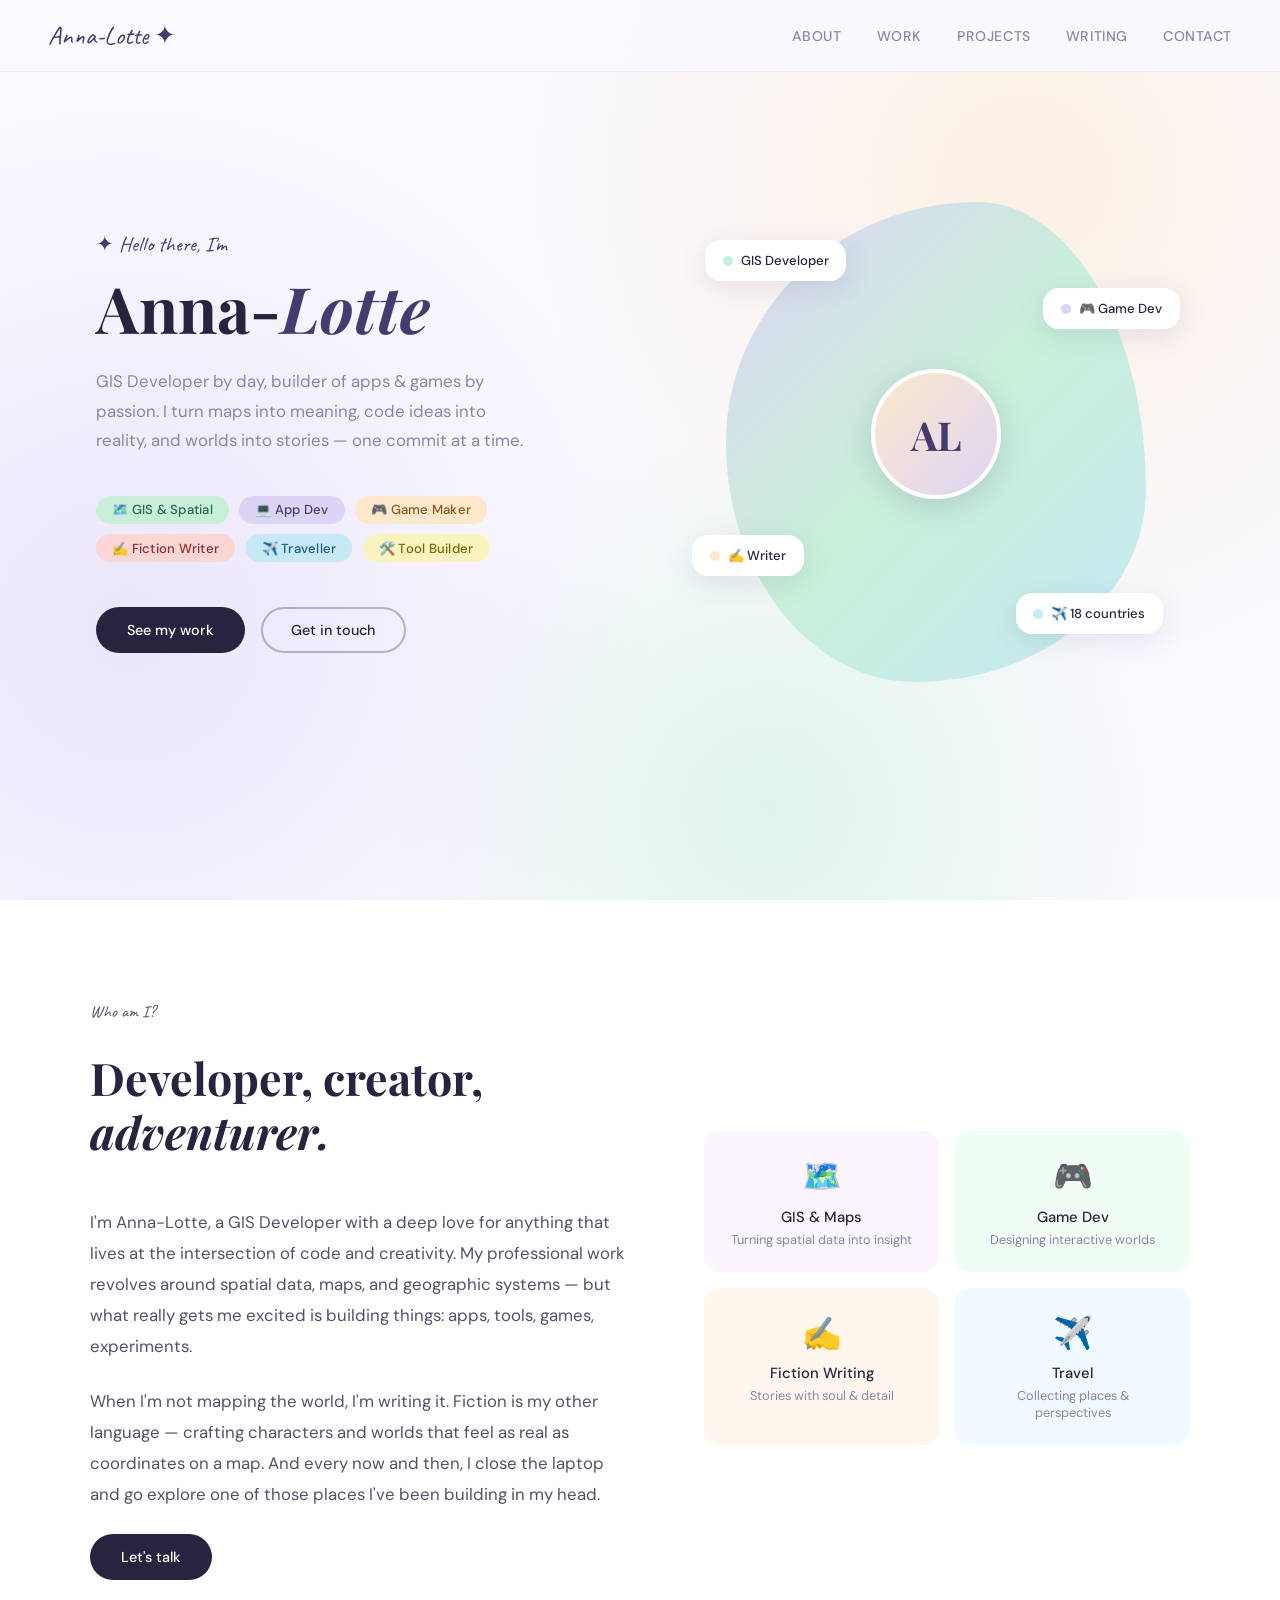
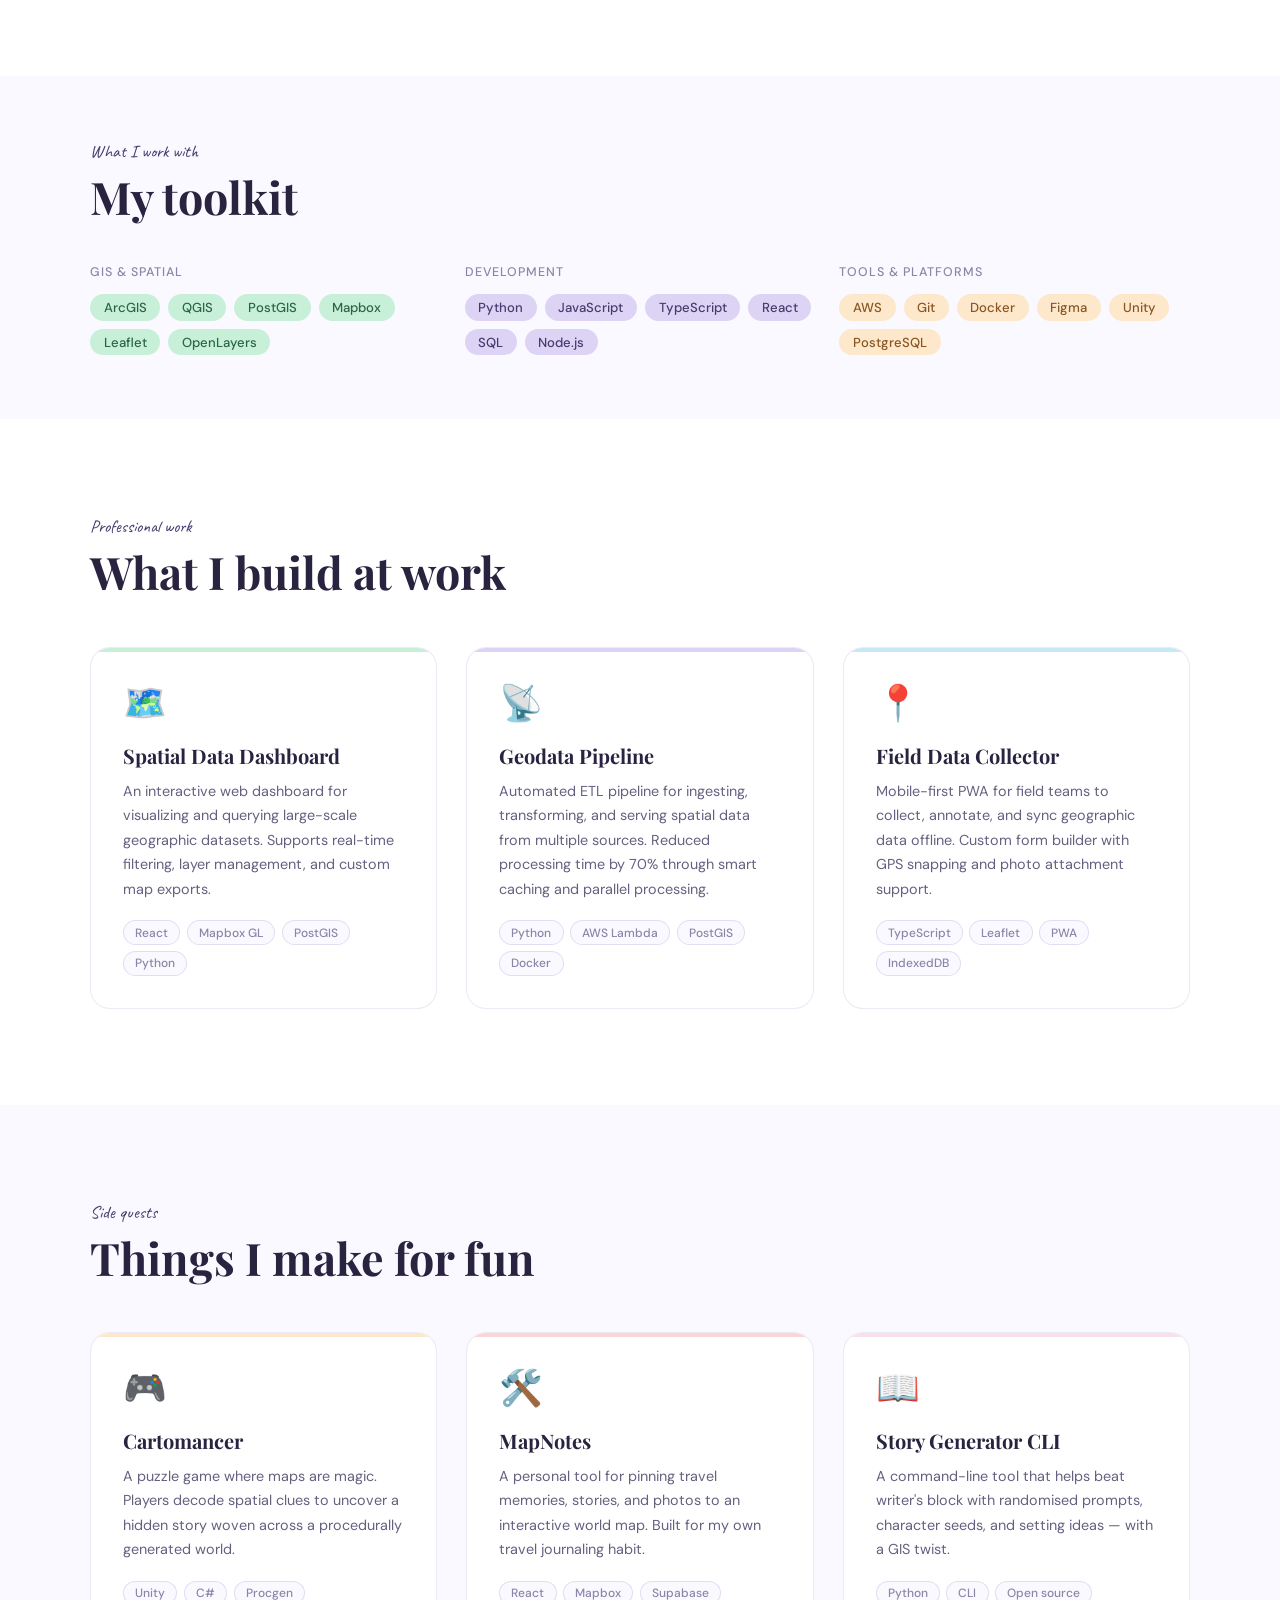
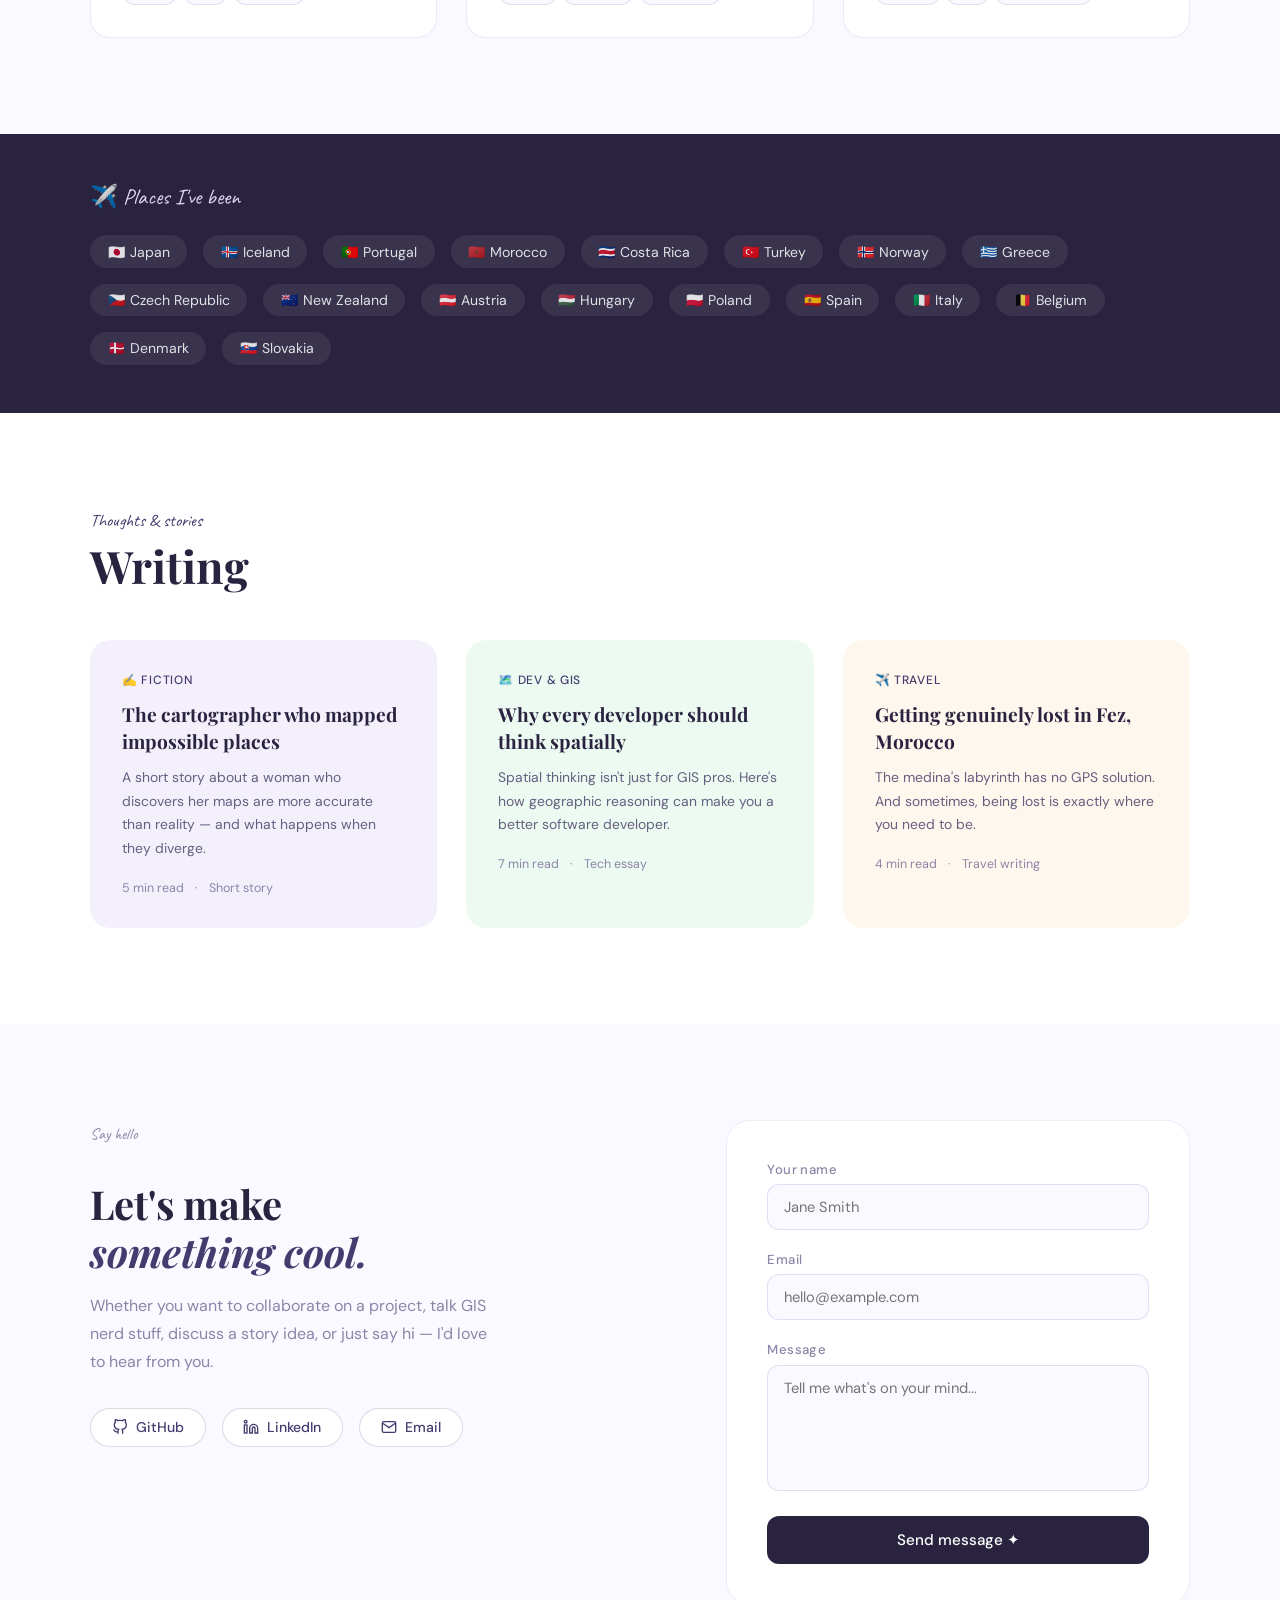
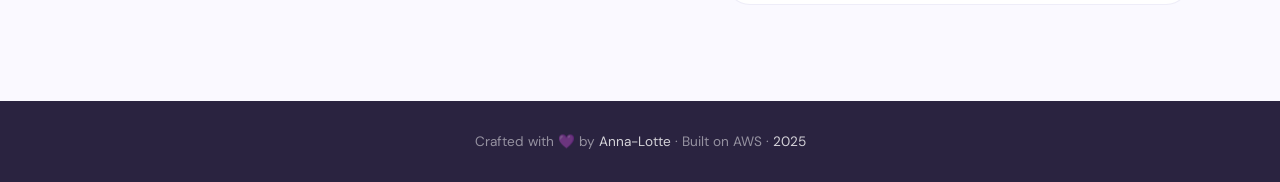
==== index.html @ 6bdc2968 "Update print statement from 'Hello' to 'Goodbye'" ====
<!DOCTYPE html>
<html lang="en">
<head>
  <meta charset="UTF-8" />
  <meta name="viewport" content="width=device-width, initial-scale=1.0" />
  <title>Anna-Lotte — GIS Developer & Creative</title>
  <link rel="preconnect" href="https://fonts.googleapis.com">
  <link href="https://fonts.googleapis.com/css2?family=Playfair+Display:ital,wght@0,400;0,700;1,400&family=DM+Sans:wght@300;400;500&family=Caveat:wght@500&display=swap" rel="stylesheet">

  <style>
    *, *::before, *::after { box-sizing: border-box; margin: 0; padding: 0; }

    :root {
      --mint:     #c8f0d8;
      --rose:     #fcd5d5;
      --lav:      #ddd4f5;
      --peach:    #fde8cc;
      --sky:      #c6e8f7;
      --butter:   #faf3c0;
      --sage:     #d4e9d4;
      --blush:    #f9e1ea;
      --ink:      #2a2340;
      --ink2:     #453b6e;
      --muted:    #8c85a8;
      --white:    #fffffe;
      --offwhite: #faf9ff;
    }

    html { scroll-behavior: smooth; }

    body {
      font-family: 'DM Sans', sans-serif;
      background: var(--offwhite);
      color: var(--ink);
      overflow-x: hidden;
    }

    /* ---------- NAV ---------- */
    nav {
      position: fixed; top: 0; left: 0; right: 0; z-index: 100;
      display: flex; align-items: center; justify-content: space-between;
      padding: 1.2rem 3rem;
      background: rgba(250,249,255,0.88);
      backdrop-filter: blur(12px);
      border-bottom: 1px solid rgba(200,195,220,0.25);
    }

    .nav-logo {
      font-family: 'Caveat', cursive;
      font-size: 1.6rem;
      color: var(--ink2);
      text-decoration: none;
    }

    .nav-links { display: flex; gap: 2.2rem; list-style: none; }
    .nav-links a {
      text-decoration: none;
      font-size: 0.88rem;
      font-weight: 500;
      letter-spacing: 0.04em;
      color: var(--muted);
      text-transform: uppercase;
      transition: color 0.2s;
    }
    .nav-links a:hover { color: var(--ink); }

    /* ---------- HERO ---------- */
    .hero {
      min-height: 100vh;
      display: grid;
      grid-template-columns: 1fr 1fr;
      gap: 0;
      padding-top: 80px;
      position: relative;
      overflow: hidden;
    }

    .hero-bg {
      position: absolute; inset: 0; z-index: 0;
      background:
        radial-gradient(circle at 80% 20%, #fde8cc88 0%, transparent 40%),
        radial-gradient(circle at 10% 70%, #ddd4f588 0%, transparent 40%),
        radial-gradient(circle at 60% 90%, #c8f0d888 0%, transparent 35%);
    }

    .hero-left {
      position: relative; z-index: 1;
      display: flex; flex-direction: column; justify-content: center;
      padding: 5rem 3.5rem 5rem 3rem;
    }

    .hero-eyebrow {
      font-family: 'Caveat', cursive;
      font-size: 1.3rem;
      color: var(--ink2);
      margin-bottom: 1rem;
      opacity: 0;
      animation: fadeUp 0.7s 0.2s forwards;
    }

    .hero-name {
      font-family: 'Playfair Display', serif;
      font-size: clamp(3.2rem, 5vw, 5rem);
      line-height: 1.1;
      font-weight: 700;
      color: var(--ink);
      margin-bottom: 1.5rem;
      opacity: 0;
      animation: fadeUp 0.7s 0.4s forwards;
    }

    .hero-name em {
      font-style: italic;
      color: var(--ink2);
    }

    .hero-desc {
      font-size: 1.05rem;
      line-height: 1.75;
      color: var(--muted);
      max-width: 440px;
      margin-bottom: 2.5rem;
      opacity: 0;
      animation: fadeUp 0.7s 0.6s forwards;
    }

    .hero-tags {
      display: flex; flex-wrap: wrap; gap: 0.65rem;
      margin-bottom: 2.8rem;
      opacity: 0;
      animation: fadeUp 0.7s 0.8s forwards;
    }

    .tag {
      display: inline-block;
      padding: 0.35rem 1rem;
      border-radius: 99px;
      font-size: 0.82rem;
      font-weight: 500;
      letter-spacing: 0.02em;
    }

    .tag-mint   { background: var(--mint);   color: #2a6646; }
    .tag-rose   { background: var(--rose);   color: #8a3030; }
    .tag-lav    { background: var(--lav);    color: var(--ink2); }
    .tag-peach  { background: var(--peach);  color: #8a5520; }
    .tag-sky    { background: var(--sky);    color: #1a5c80; }
    .tag-butter { background: var(--butter); color: #7a6800; }
    .tag-sage   { background: var(--sage);   color: #2a5c2a; }
    .tag-blush  { background: var(--blush);  color: #8a3055; }

    .hero-cta {
      display: flex; gap: 1rem;
      opacity: 0;
      animation: fadeUp 0.7s 1s forwards;
    }

    .btn {
      padding: 0.75rem 1.8rem;
      border-radius: 99px;
      font-size: 0.9rem;
      font-weight: 500;
      cursor: pointer;
      text-decoration: none;
      border: 2px solid transparent;
      transition: all 0.2s;
      display: inline-block;
    }

    .btn-primary {
      background: var(--ink);
      color: var(--white);
    }
    .btn-primary:hover { background: var(--ink2); transform: translateY(-2px); }

    .btn-ghost {
      background: transparent;
      color: var(--ink);
      border-color: rgba(42,35,64,0.3);
    }
    .btn-ghost:hover { border-color: var(--ink); transform: translateY(-2px); }

    /* Hero right — illustration area */
    .hero-right {
      position: relative; z-index: 1;
      display: flex; align-items: center; justify-content: center;
      padding: 5rem 3rem;
      opacity: 0;
      animation: fadeIn 1s 0.5s forwards;
    }

    .blob-container {
      position: relative;
      width: 420px; height: 480px;
    }

    .blob-bg {
      position: absolute; inset: 0;
      border-radius: 60% 40% 55% 45% / 50% 60% 40% 50%;
      background: linear-gradient(135deg, var(--lav) 0%, var(--mint) 50%, var(--sky) 100%);
      animation: morph 8s ease-in-out infinite;
    }

    @keyframes morph {
      0%,100% { border-radius: 60% 40% 55% 45% / 50% 60% 40% 50%; }
      33%  { border-radius: 40% 60% 35% 65% / 60% 40% 55% 45%; }
      66%  { border-radius: 55% 45% 60% 40% / 40% 55% 50% 60%; }
    }

    .float-card {
      position: absolute;
      background: white;
      border-radius: 16px;
      box-shadow: 0 6px 28px rgba(80,70,120,0.13);
      padding: 0.75rem 1.1rem;
      font-size: 0.82rem;
      font-weight: 500;
      color: var(--ink);
      display: flex; align-items: center; gap: 0.5rem;
      animation: float 4s ease-in-out infinite;
    }

    .float-card:nth-child(2) { top: 8%; left: -5%;  animation-delay: 0s;    animation-duration: 4.5s; }
    .float-card:nth-child(3) { top: 18%; right: -8%; animation-delay: 0.5s;  animation-duration: 3.8s; }
    .float-card:nth-child(4) { bottom: 22%; left: -8%; animation-delay: 1s;  animation-duration: 4.2s; }
    .float-card:nth-child(5) { bottom: 10%; right: -4%; animation-delay: 1.5s; animation-duration: 5s; }

    @keyframes float {
      0%,100% { transform: translateY(0px); }
      50% { transform: translateY(-10px); }
    }

    .card-dot {
      width: 10px; height: 10px; border-radius: 50%; flex-shrink: 0;
    }

    .hero-center-text {
      position: absolute; top: 50%; left: 50%;
      transform: translate(-50%, -50%);
      text-align: center; z-index: 2;
    }

    .hero-avatar {
      width: 130px; height: 130px;
      border-radius: 50%;
      background: linear-gradient(135deg, var(--peach), var(--lav));
      display: flex; align-items: center; justify-content: center;
      margin: 0 auto 1rem;
      font-family: 'Playfair Display', serif;
      font-size: 2.5rem;
      font-weight: 700;
      color: var(--ink2);
      border: 4px solid white;
      box-shadow: 0 8px 30px rgba(80,70,120,0.2);
    }

    /* ---------- SECTIONS ---------- */
    section { padding: 6rem 3rem; }
    .section-inner { max-width: 1100px; margin: 0 auto; }

    .section-label {
      font-family: 'Caveat', cursive;
      font-size: 1.1rem;
      color: var(--ink2);
      margin-bottom: 0.5rem;
    }

    .section-title {
      font-family: 'Playfair Display', serif;
      font-size: clamp(2rem, 3.5vw, 2.8rem);
      line-height: 1.2;
      margin-bottom: 3rem;
      color: var(--ink);
    }

    /* ---------- ABOUT ---------- */
    #about { background: white; }

    .about-grid {
      display: grid;
      grid-template-columns: 1.1fr 1fr;
      gap: 5rem;
      align-items: center;
    }

    .about-text p {
      font-size: 1.05rem;
      line-height: 1.85;
      color: #555068;
      margin-bottom: 1.5rem;
    }

    .about-hobbies {
      display: grid;
      grid-template-columns: 1fr 1fr;
      gap: 1rem;
    }

    .hobby-card {
      background: var(--offwhite);
      border-radius: 16px;
      padding: 1.5rem;
      text-align: center;
      transition: transform 0.2s;
    }
    .hobby-card:hover { transform: translateY(-4px); }

    .hobby-icon {
      font-size: 2rem;
      margin-bottom: 0.6rem;
    }

    .hobby-name {
      font-weight: 500;
      font-size: 0.92rem;
      color: var(--ink);
    }

    .hobby-desc {
      font-size: 0.8rem;
      color: var(--muted);
      margin-top: 0.25rem;
    }

    /* ---------- SKILLS ---------- */
    #skills { background: var(--offwhite); }

    .skills-grid {
      display: grid;
      grid-template-columns: repeat(3, 1fr);
      gap: 1.5rem;
    }

    .skill-pill-group h3 {
      font-size: 0.78rem;
      font-weight: 500;
      letter-spacing: 0.08em;
      text-transform: uppercase;
      color: var(--muted);
      margin-bottom: 0.9rem;
    }

    .pill-row {
      display: flex; flex-wrap: wrap; gap: 0.5rem;
    }

    .skill-pill {
      padding: 0.3rem 0.85rem;
      border-radius: 99px;
      font-size: 0.82rem;
      font-weight: 500;
    }

    /* ---------- PROJECTS ---------- */
    #work-projects { background: white; }
    #personal-projects { background: var(--offwhite); }

    .projects-grid {
      display: grid;
      grid-template-columns: repeat(auto-fit, minmax(300px, 1fr));
      gap: 1.8rem;
    }

    .project-card {
      background: white;
      border-radius: 20px;
      padding: 2rem;
      border: 1.5px solid rgba(200,195,230,0.35);
      transition: transform 0.25s, box-shadow 0.25s;
      position: relative;
      overflow: hidden;
    }

    .project-card::before {
      content: '';
      position: absolute; top: 0; left: 0; right: 0; height: 4px;
      border-radius: 20px 20px 0 0;
    }

    .card-mint::before   { background: var(--mint); }
    .card-rose::before   { background: var(--rose); }
    .card-lav::before    { background: var(--lav); }
    .card-peach::before  { background: var(--peach); }
    .card-sky::before    { background: var(--sky); }
    .card-blush::before  { background: var(--blush); }

    .project-card:hover {
      transform: translateY(-5px);
      box-shadow: 0 12px 36px rgba(80,70,120,0.12);
    }

    .project-emoji {
      font-size: 2.2rem;
      margin-bottom: 1rem;
      display: block;
    }

    .project-title {
      font-family: 'Playfair Display', serif;
      font-size: 1.25rem;
      font-weight: 700;
      color: var(--ink);
      margin-bottom: 0.6rem;
    }

    .project-desc {
      font-size: 0.9rem;
      line-height: 1.7;
      color: #666080;
      margin-bottom: 1.2rem;
    }

    .project-tags {
      display: flex; flex-wrap: wrap; gap: 0.4rem;
    }

    .project-tag {
      padding: 0.2rem 0.7rem;
      border-radius: 99px;
      font-size: 0.75rem;
      font-weight: 500;
      background: var(--offwhite);
      color: var(--muted);
      border: 1px solid rgba(200,195,230,0.5);
    }

    /* ---------- BLOG ---------- */
    #blog { background: white; }

    .blog-grid {
      display: grid;
      grid-template-columns: repeat(auto-fit, minmax(280px, 1fr));
      gap: 1.8rem;
    }

    .blog-card {
      border-radius: 20px;
      padding: 2rem;
      position: relative;
      overflow: hidden;
      transition: transform 0.25s;
      cursor: pointer;
    }
    .blog-card:hover { transform: translateY(-4px); }

    .blog-card-bg {
      position: absolute; inset: 0; opacity: 0.35;
      border-radius: 20px;
    }

    .blog-content { position: relative; z-index: 1; }

    .blog-category {
      font-size: 0.75rem;
      font-weight: 500;
      letter-spacing: 0.06em;
      text-transform: uppercase;
      color: var(--ink2);
      margin-bottom: 0.8rem;
    }

    .blog-title {
      font-family: 'Playfair Display', serif;
      font-size: 1.2rem;
      font-weight: 700;
      color: var(--ink);
      line-height: 1.4;
      margin-bottom: 0.7rem;
    }

    .blog-excerpt {
      font-size: 0.87rem;
      line-height: 1.7;
      color: #666080;
      margin-bottom: 1.2rem;
    }

    .blog-meta {
      display: flex; align-items: center; gap: 0.5rem;
      font-size: 0.78rem;
      color: var(--muted);
    }

    .blog-meta span { display: flex; align-items: center; }

    /* ---------- TRAVEL STRIP ---------- */
    .travel-strip {
      background: var(--ink);
      padding: 3rem;
      overflow: hidden;
    }

    .travel-inner { max-width: 1100px; margin: 0 auto; }

    .travel-title {
      font-family: 'Caveat', cursive;
      font-size: 1.4rem;
      color: var(--lav);
      margin-bottom: 1.5rem;
    }

    .travel-pins {
      display: flex; flex-wrap: wrap; gap: 1rem;
    }

    .travel-pin {
      display: flex; align-items: center; gap: 0.5rem;
      background: rgba(255,255,255,0.07);
      border-radius: 99px;
      padding: 0.45rem 1.1rem;
      font-size: 0.88rem;
      color: rgba(255,255,255,0.85);
    }

    /* ---------- CONTACT ---------- */
    #contact { background: var(--offwhite); }

    .contact-grid {
      display: grid;
      grid-template-columns: 1.2fr 1fr;
      gap: 5rem;
      align-items: start;
    }

    .contact-left h2 {
      font-family: 'Playfair Display', serif;
      font-size: 2.4rem;
      color: var(--ink);
      margin-bottom: 1rem;
    }

    .contact-left p {
      font-size: 1rem;
      line-height: 1.75;
      color: var(--muted);
      max-width: 400px;
      margin-bottom: 2rem;
    }

    .social-links {
      display: flex; gap: 1rem; flex-wrap: wrap;
    }

    .social-link {
      display: flex; align-items: center; gap: 0.5rem;
      padding: 0.6rem 1.3rem;
      border-radius: 99px;
      font-size: 0.88rem;
      font-weight: 500;
      text-decoration: none;
      border: 1.5px solid rgba(80,70,120,0.2);
      color: var(--ink2);
      transition: all 0.2s;
      background: white;
    }
    .social-link:hover {
      background: var(--lav);
      border-color: var(--lav);
      transform: translateY(-2px);
    }

    .contact-form {
      background: white;
      border-radius: 24px;
      padding: 2.5rem;
      border: 1.5px solid rgba(200,195,230,0.3);
    }

    .form-group { margin-bottom: 1.3rem; }

    .form-group label {
      display: block;
      font-size: 0.82rem;
      font-weight: 500;
      color: var(--muted);
      margin-bottom: 0.4rem;
      letter-spacing: 0.03em;
    }

    .form-group input,
    .form-group textarea {
      width: 100%;
      padding: 0.75rem 1rem;
      border: 1.5px solid rgba(200,195,230,0.5);
      border-radius: 12px;
      font-family: 'DM Sans', sans-serif;
      font-size: 0.92rem;
      color: var(--ink);
      background: var(--offwhite);
      outline: none;
      transition: border-color 0.2s;
      resize: none;
    }

    .form-group input:focus,
    .form-group textarea:focus {
      border-color: var(--ink2);
    }

    .form-submit {
      width: 100%;
      padding: 0.85rem;
      border-radius: 12px;
      background: var(--ink);
      color: white;
      font-family: 'DM Sans', sans-serif;
      font-size: 0.95rem;
      font-weight: 500;
      border: none;
      cursor: pointer;
      transition: background 0.2s, transform 0.2s;
    }
    .form-submit:hover { background: var(--ink2); transform: translateY(-1px); }

    /* ---------- FOOTER ---------- */
    footer {
      background: var(--ink);
      color: rgba(255,255,255,0.5);
      text-align: center;
      padding: 2rem 3rem;
      font-size: 0.85rem;
    }

    footer span { color: rgba(255,255,255,0.8); }

    /* ---------- ANIMATIONS ---------- */
    @keyframes fadeUp {
      from { opacity: 0; transform: translateY(24px); }
      to   { opacity: 1; transform: translateY(0); }
    }
    @keyframes fadeIn {
      from { opacity: 0; }
      to   { opacity: 1; }
    }

    .reveal {
      opacity: 0;
      transform: translateY(28px);
      transition: opacity 0.7s ease, transform 0.7s ease;
    }
    .reveal.visible {
      opacity: 1;
      transform: translateY(0);
    }

    /* ---------- RESPONSIVE ---------- */
    @media (max-width: 860px) {
      .hero { grid-template-columns: 1fr; }
      .hero-right { display: none; }
      .about-grid { grid-template-columns: 1fr; gap: 2.5rem; }
      .skills-grid { grid-template-columns: 1fr 1fr; }
      .contact-grid { grid-template-columns: 1fr; gap: 2.5rem; }
      nav { padding: 1rem 1.5rem; }
      .nav-links { gap: 1.2rem; }
      section { padding: 4rem 1.5rem; }
    }

    @media (max-width: 540px) {
      .skills-grid { grid-template-columns: 1fr; }
      .nav-links { display: none; }
      .hero-left { padding: 3rem 1.5rem; }
    }
  </style>
</head>
<body>

  <!-- NAV -->
  <nav>
    <a href="#" class="nav-logo">Anna-Lotte ✦</a>
    <ul class="nav-links">
      <li><a href="#about">About</a></li>
      <li><a href="#work-projects">Work</a></li>
      <li><a href="#personal-projects">Projects</a></li>
      <li><a href="#blog">Writing</a></li>
      <li><a href="#contact">Contact</a></li>
    </ul>
  </nav>

  <!-- HERO -->
  <section class="hero" id="home">
    <div class="hero-bg"></div>
    <div class="hero-left">
      <p class="hero-eyebrow">✦ Hello there, I'm</p>
      <h1 class="hero-name">Anna-<em>Lotte</em></h1>
      <p class="hero-desc">
        GIS Developer by day, builder of apps & games by passion.
        I turn maps into meaning, code ideas into reality,
        and worlds into stories — one commit at a time.
      </p>
      <div class="hero-tags">
        <span class="tag tag-mint">🗺️ GIS & Spatial</span>
        <span class="tag tag-lav">💻 App Dev</span>
        <span class="tag tag-peach">🎮 Game Maker</span>
        <span class="tag tag-rose">✍️ Fiction Writer</span>
        <span class="tag tag-sky">✈️ Traveller</span>
        <span class="tag tag-butter">🛠️ Tool Builder</span>
      </div>
      <div class="hero-cta">
        <a href="#work-projects" class="btn btn-primary">See my work</a>
        <a href="#contact" class="btn btn-ghost">Get in touch</a>
      </div>
    </div>

    <div class="hero-right">
      <div class="blob-container">
        <div class="blob-bg"></div>

        <div class="float-card">
          <div class="card-dot" style="background:#c8f0d8;"></div>GIS Developer
        </div>
        <div class="float-card">
          <div class="card-dot" style="background:#ddd4f5;"></div>🎮 Game Dev
        </div>
        <div class="float-card">
          <div class="card-dot" style="background:#fde8cc;"></div>✍️ Writer
        </div>
        <div class="float-card">
          <div class="card-dot" style="background:#c6e8f7;"></div>✈️ 18 countries
        </div>

        <div class="hero-center-text">
          <div class="hero-avatar">AL</div>
        </div>
      </div>
    </div>
  </section>

  <!-- ABOUT -->
  <section id="about">
    <div class="section-inner">
      <div class="about-grid reveal">
        <div class="about-text">
          <p class="section-label">Who am I?</p>
          <h2 class="section-title">Developer, creator,<br><em style="font-family:'Playfair Display',serif;font-style:italic;">adventurer.</em></h2>
          <p>
            I'm Anna-Lotte, a GIS Developer with a deep love for anything that lives at the intersection of code and creativity. My professional work revolves around spatial data, maps, and geographic systems — but what really gets me excited is building things: apps, tools, games, experiments.
          </p>
          <p>
            When I'm not mapping the world, I'm writing it. Fiction is my other language — crafting characters and worlds that feel as real as coordinates on a map. And every now and then, I close the laptop and go explore one of those places I've been building in my head.
          </p>
          <div style="margin-top:1.5rem;">
            <a href="#contact" class="btn btn-primary">Let's talk</a>
          </div>
        </div>

        <div class="about-hobbies">
          <div class="hobby-card" style="background:#faf5ff;">
            <div class="hobby-icon">🗺️</div>
            <div class="hobby-name">GIS & Maps</div>
            <div class="hobby-desc">Turning spatial data into insight</div>
          </div>
          <div class="hobby-card" style="background:#f0fdf4;">
            <div class="hobby-icon">🎮</div>
            <div class="hobby-name">Game Dev</div>
            <div class="hobby-desc">Designing interactive worlds</div>
          </div>
          <div class="hobby-card" style="background:#fff7ed;">
            <div class="hobby-icon">✍️</div>
            <div class="hobby-name">Fiction Writing</div>
            <div class="hobby-desc">Stories with soul & detail</div>
          </div>
          <div class="hobby-card" style="background:#f0f9ff;">
            <div class="hobby-icon">✈️</div>
            <div class="hobby-name">Travel</div>
            <div class="hobby-desc">Collecting places & perspectives</div>
          </div>
        </div>
      </div>
    </div>
  </section>

  <!-- SKILLS -->
  <section id="skills" style="background:var(--offwhite);padding:4rem 3rem;">
    <div class="section-inner reveal">
      <p class="section-label">What I work with</p>
      <h2 class="section-title" style="margin-bottom:2.5rem;">My toolkit</h2>
      <div class="skills-grid">
        <div class="skill-pill-group">
          <h3>GIS & Spatial</h3>
          <div class="pill-row">
            <span class="skill-pill tag-mint">ArcGIS</span>
            <span class="skill-pill tag-mint">QGIS</span>
            <span class="skill-pill tag-mint">PostGIS</span>
            <span class="skill-pill tag-mint">Mapbox</span>
            <span class="skill-pill tag-mint">Leaflet</span>
            <span class="skill-pill tag-mint">OpenLayers</span>
          </div>
        </div>
        <div class="skill-pill-group">
          <h3>Development</h3>
          <div class="pill-row">
            <span class="skill-pill tag-lav">Python</span>
            <span class="skill-pill tag-lav">JavaScript</span>
            <span class="skill-pill tag-lav">TypeScript</span>
            <span class="skill-pill tag-lav">React</span>
            <span class="skill-pill tag-lav">SQL</span>
            <span class="skill-pill tag-lav">Node.js</span>
          </div>
        </div>
        <div class="skill-pill-group">
          <h3>Tools & Platforms</h3>
          <div class="pill-row">
            <span class="skill-pill tag-peach">AWS</span>
            <span class="skill-pill tag-peach">Git</span>
            <span class="skill-pill tag-peach">Docker</span>
            <span class="skill-pill tag-peach">Figma</span>
            <span class="skill-pill tag-peach">Unity</span>
            <span class="skill-pill tag-peach">PostgreSQL</span>
          </div>
        </div>
      </div>
    </div>
  </section>

  <!-- WORK PROJECTS -->
  <section id="work-projects">
    <div class="section-inner reveal">
      <p class="section-label">Professional work</p>
      <h2 class="section-title">What I build at work</h2>
      <div class="projects-grid">

        <div class="project-card card-mint">
          <span class="project-emoji">🗺️</span>
          <h3 class="project-title">Spatial Data Dashboard</h3>
          <p class="project-desc">An interactive web dashboard for visualizing and querying large-scale geographic datasets. Supports real-time filtering, layer management, and custom map exports.</p>
          <div class="project-tags">
            <span class="project-tag">React</span>
            <span class="project-tag">Mapbox GL</span>
            <span class="project-tag">PostGIS</span>
            <span class="project-tag">Python</span>
          </div>
        </div>

        <div class="project-card card-lav">
          <span class="project-emoji">📡</span>
          <h3 class="project-title">Geodata Pipeline</h3>
          <p class="project-desc">Automated ETL pipeline for ingesting, transforming, and serving spatial data from multiple sources. Reduced processing time by 70% through smart caching and parallel processing.</p>
          <div class="project-tags">
            <span class="project-tag">Python</span>
            <span class="project-tag">AWS Lambda</span>
            <span class="project-tag">PostGIS</span>
            <span class="project-tag">Docker</span>
          </div>
        </div>

        <div class="project-card card-sky">
          <span class="project-emoji">📍</span>
          <h3 class="project-title">Field Data Collector</h3>
          <p class="project-desc">Mobile-first PWA for field teams to collect, annotate, and sync geographic data offline. Custom form builder with GPS snapping and photo attachment support.</p>
          <div class="project-tags">
            <span class="project-tag">TypeScript</span>
            <span class="project-tag">Leaflet</span>
            <span class="project-tag">PWA</span>
            <span class="project-tag">IndexedDB</span>
          </div>
        </div>

      </div>
    </div>
  </section>

  <!-- PERSONAL PROJECTS -->
  <section id="personal-projects">
    <div class="section-inner reveal">
      <p class="section-label">Side quests</p>
      <h2 class="section-title">Things I make for fun</h2>
      <div class="projects-grid">

        <div class="project-card card-peach">
          <span class="project-emoji">🎮</span>
          <h3 class="project-title">Cartomancer</h3>
          <p class="project-desc">A puzzle game where maps are magic. Players decode spatial clues to uncover a hidden story woven across a procedurally generated world.</p>
          <div class="project-tags">
            <span class="project-tag">Unity</span>
            <span class="project-tag">C#</span>
            <span class="project-tag">Procgen</span>
          </div>
        </div>

        <div class="project-card card-rose">
          <span class="project-emoji">🛠️</span>
          <h3 class="project-title">MapNotes</h3>
          <p class="project-desc">A personal tool for pinning travel memories, stories, and photos to an interactive world map. Built for my own travel journaling habit.</p>
          <div class="project-tags">
            <span class="project-tag">React</span>
            <span class="project-tag">Mapbox</span>
            <span class="project-tag">Supabase</span>
          </div>
        </div>

        <div class="project-card card-blush">
          <span class="project-emoji">📖</span>
          <h3 class="project-title">Story Generator CLI</h3>
          <p class="project-desc">A command-line tool that helps beat writer's block with randomised prompts, character seeds, and setting ideas — with a GIS twist.</p>
          <div class="project-tags">
            <span class="project-tag">Python</span>
            <span class="project-tag">CLI</span>
            <span class="project-tag">Open source</span>
          </div>
        </div>

      </div>
    </div>
  </section>

  <!-- TRAVEL STRIP -->
  <div class="travel-strip">
    <div class="travel-inner">
      <p class="travel-title">✈️ Places I've been</p>
      <div class="travel-pins">
        <span class="travel-pin">🇯🇵 Japan</span>
        <span class="travel-pin">🇮🇸 Iceland</span>
        <span class="travel-pin">🇵🇹 Portugal</span>
        <span class="travel-pin">🇲🇦 Morocco</span>
        <span class="travel-pin">🇨🇷 Costa Rica</span>
        <span class="travel-pin">🇹🇷 Turkey</span>
        <span class="travel-pin">🇳🇴 Norway</span>
        <span class="travel-pin">🇬🇷 Greece</span>
        <span class="travel-pin">🇨🇿 Czech Republic</span>
        <span class="travel-pin">🇳🇿 New Zealand</span>
        <span class="travel-pin">🇦🇹 Austria</span>
        <span class="travel-pin">🇭🇺 Hungary</span>
        <span class="travel-pin">🇵🇱 Poland</span>
        <span class="travel-pin">🇪🇸 Spain</span>
        <span class="travel-pin">🇮🇹 Italy</span>
        <span class="travel-pin">🇧🇪 Belgium</span>
        <span class="travel-pin">🇩🇰 Denmark</span>
        <span class="travel-pin">🇸🇰 Slovakia</span>
      </div>
    </div>
  </div>

  <!-- BLOG / WRITING -->
  <section id="blog">
    <div class="section-inner reveal">
      <p class="section-label">Thoughts & stories</p>
      <h2 class="section-title">Writing</h2>
      <div class="blog-grid">

        <div class="blog-card">
          <div class="blog-card-bg" style="background: var(--lav);"></div>
          <div class="blog-content">
            <p class="blog-category">✍️ Fiction</p>
            <h3 class="blog-title">The cartographer who mapped impossible places</h3>
            <p class="blog-excerpt">A short story about a woman who discovers her maps are more accurate than reality — and what happens when they diverge.</p>
            <div class="blog-meta">
              <span>5 min read</span>&nbsp;·&nbsp;<span>Short story</span>
            </div>
          </div>
        </div>

        <div class="blog-card">
          <div class="blog-card-bg" style="background: var(--mint);"></div>
          <div class="blog-content">
            <p class="blog-category">🗺️ Dev & GIS</p>
            <h3 class="blog-title">Why every developer should think spatially</h3>
            <p class="blog-excerpt">Spatial thinking isn't just for GIS pros. Here's how geographic reasoning can make you a better software developer.</p>
            <div class="blog-meta">
              <span>7 min read</span>&nbsp;·&nbsp;<span>Tech essay</span>
            </div>
          </div>
        </div>

        <div class="blog-card">
          <div class="blog-card-bg" style="background: var(--peach);"></div>
          <div class="blog-content">
            <p class="blog-category">✈️ Travel</p>
            <h3 class="blog-title">Getting genuinely lost in Fez, Morocco</h3>
            <p class="blog-excerpt">The medina's labyrinth has no GPS solution. And sometimes, being lost is exactly where you need to be.</p>
            <div class="blog-meta">
              <span>4 min read</span>&nbsp;·&nbsp;<span>Travel writing</span>
            </div>
          </div>
        </div>

      </div>
    </div>
  </section>

  <!-- CONTACT -->
  <section id="contact">
    <div class="section-inner">
      <div class="contact-grid reveal">
        <div class="contact-left">
          <p class="section-label">Say hello</p>
          <h2 style="font-family:'Playfair Display',serif;font-size:2.5rem;margin-bottom:1rem;line-height:1.2;">
            Let's make<br><em style="font-style:italic;color:var(--ink2);">something cool.</em>
          </h2>
          <p>
            Whether you want to collaborate on a project, talk GIS nerd stuff, discuss a story idea, or just say hi — I'd love to hear from you.
          </p>
          <div class="social-links">
            <a href="#" class="social-link">
              <svg width="16" height="16" viewBox="0 0 24 24" fill="none" stroke="currentColor" stroke-width="2"><path d="M9 19c-5 1.5-5-2.5-7-3m14 6v-3.87a3.37 3.37 0 0 0-.94-2.61c3.14-.35 6.44-1.54 6.44-7A5.44 5.44 0 0 0 20 4.77 5.07 5.07 0 0 0 19.91 1S18.73.65 16 2.48a13.38 13.38 0 0 0-7 0C6.27.65 5.09 1 5.09 1A5.07 5.07 0 0 0 5 4.77a5.44 5.44 0 0 0-1.5 3.78c0 5.42 3.3 6.61 6.44 7A3.37 3.37 0 0 0 9 18.13V22"/></svg>
              GitHub
            </a>
            <a href="#" class="social-link">
              <svg width="16" height="16" viewBox="0 0 24 24" fill="none" stroke="currentColor" stroke-width="2"><path d="M16 8a6 6 0 0 1 6 6v7h-4v-7a2 2 0 0 0-2-2 2 2 0 0 0-2 2v7h-4v-7a6 6 0 0 1 6-6z"/><rect x="2" y="9" width="4" height="12"/><circle cx="4" cy="4" r="2"/></svg>
              LinkedIn
            </a>
            <a href="#" class="social-link">
              <svg width="16" height="16" viewBox="0 0 24 24" fill="none" stroke="currentColor" stroke-width="2"><path d="M4 4h16c1.1 0 2 .9 2 2v12c0 1.1-.9 2-2 2H4c-1.1 0-2-.9-2-2V6c0-1.1.9-2 2-2z"/><polyline points="22,6 12,13 2,6"/></svg>
              Email
            </a>
          </div>
        </div>

        <div class="contact-form">
          <div class="form-group">
            <label>Your name</label>
            <input type="text" placeholder="Jane Smith" />
          </div>
          <div class="form-group">
            <label>Email</label>
            <input type="email" placeholder="hello@example.com" />
          </div>
          <div class="form-group">
            <label>Message</label>
            <textarea rows="5" placeholder="Tell me what's on your mind..."></textarea>
          </div>
          <button class="form-submit">Send message ✦</button>
        </div>
      </div>
    </div>
  </section>

  <!-- FOOTER -->
  <footer>
    <p>Crafted with 💜 by <span>Anna-Lotte</span> · Built on AWS · <span>2025</span></p>
  </footer>

  <script>
    // Scroll reveal
    const reveals = document.querySelectorAll('.reveal');
    const observer = new IntersectionObserver((entries) => {
      entries.forEach(e => { if (e.isIntersecting) e.target.classList.add('visible'); });
    }, { threshold: 0.12 });
    reveals.forEach(r => observer.observe(r));
  </script>
</body>
</html>
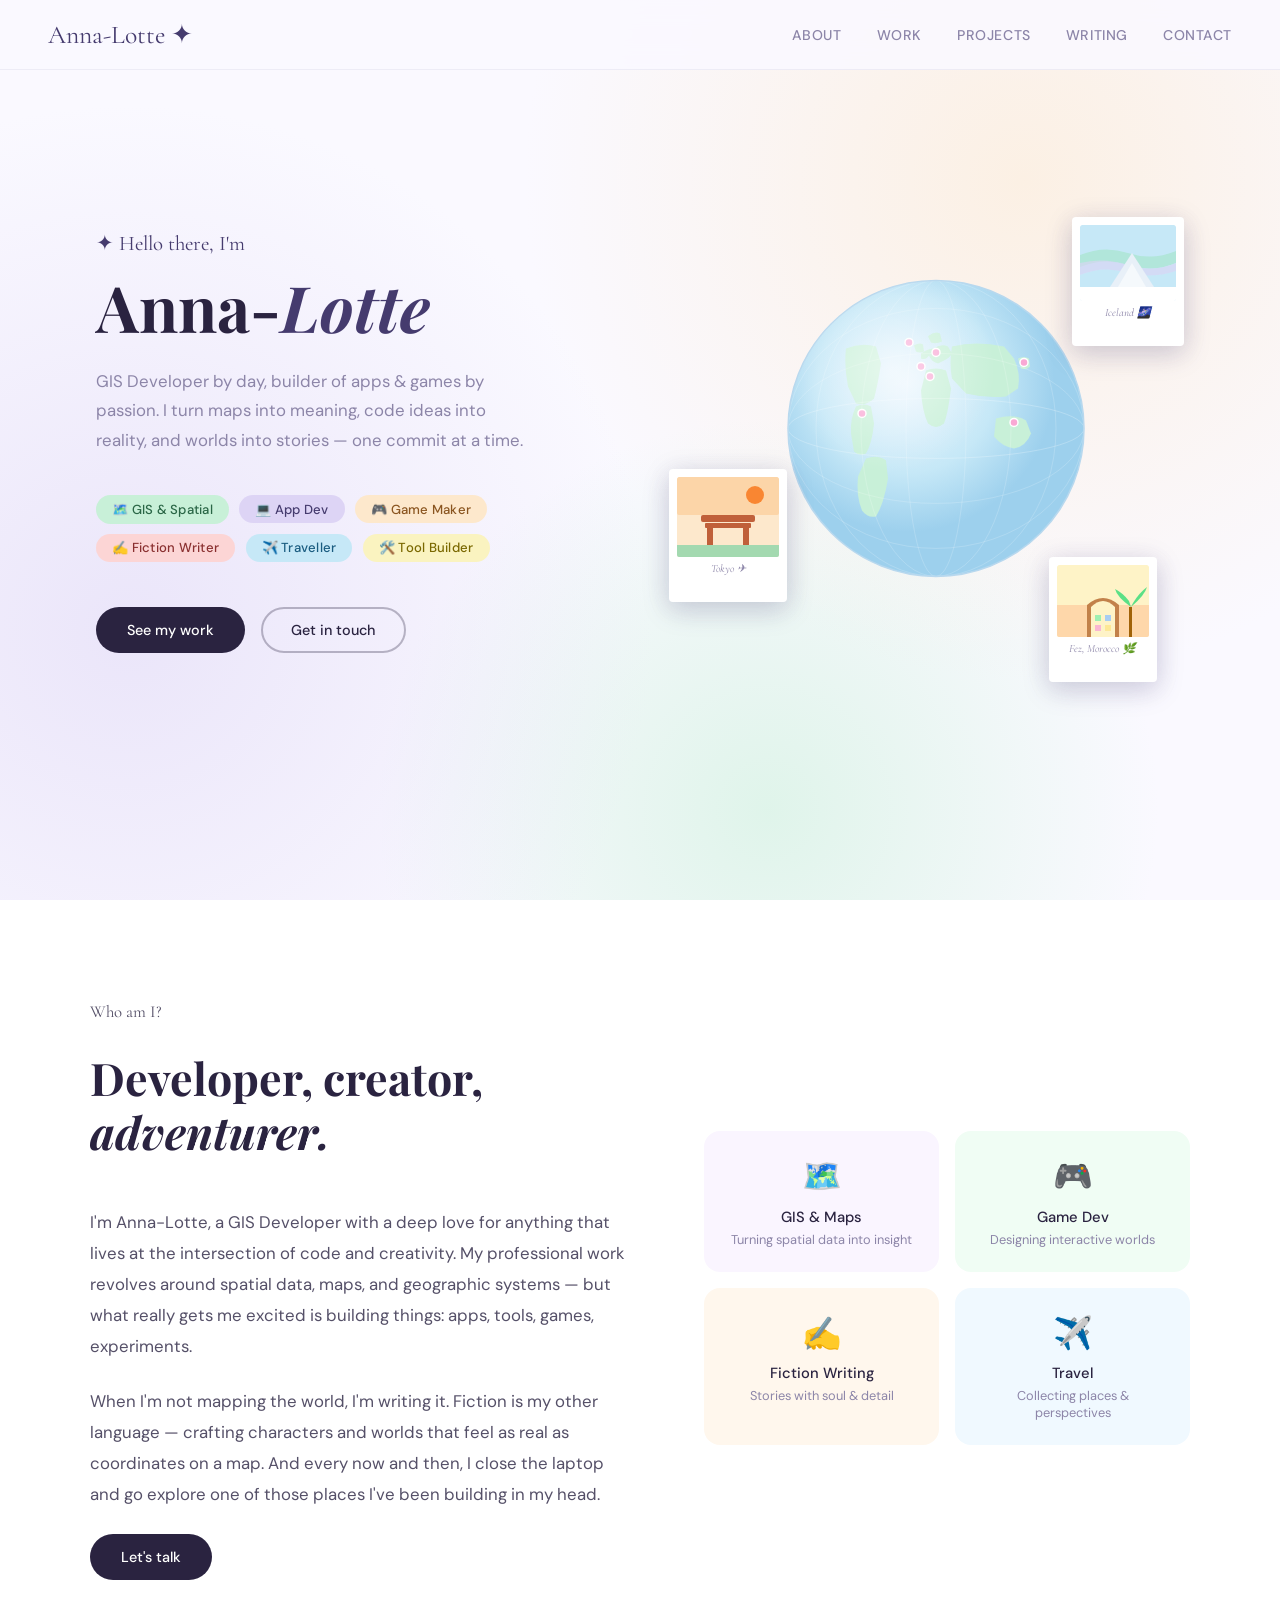
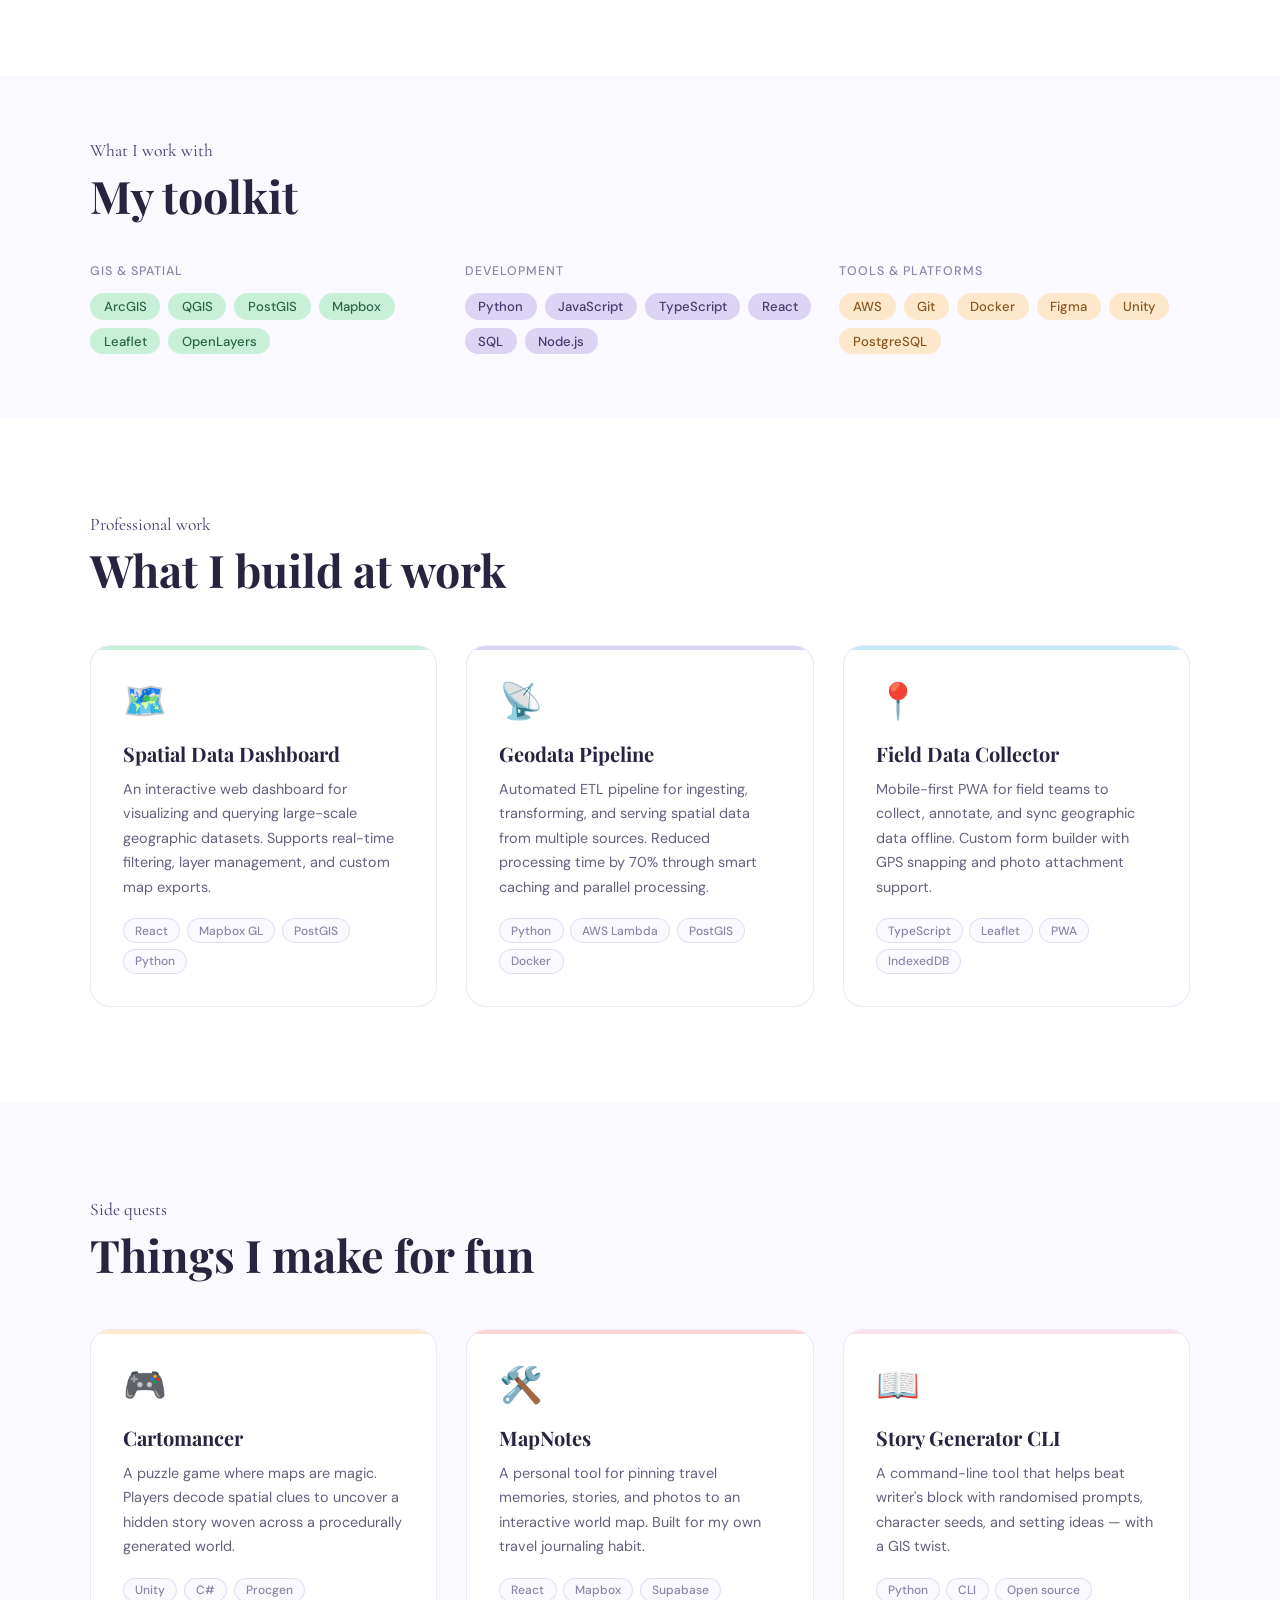
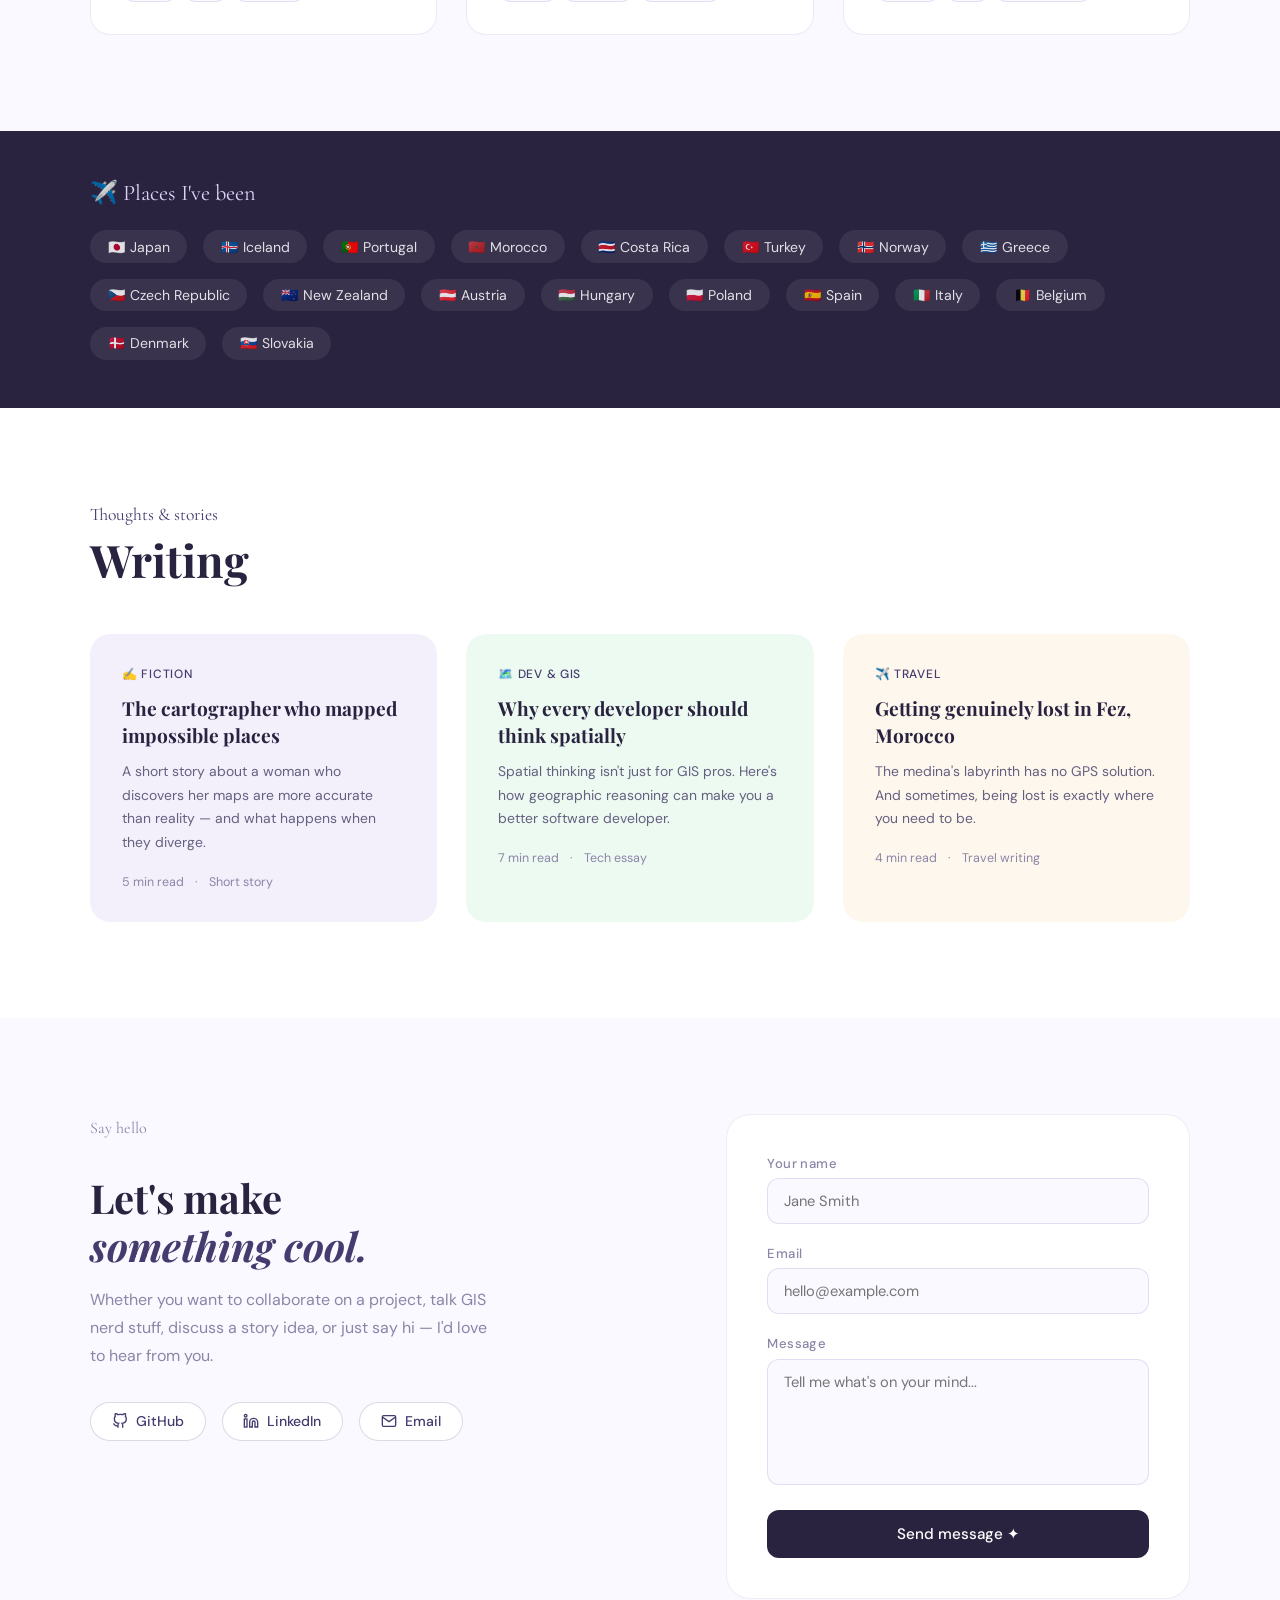
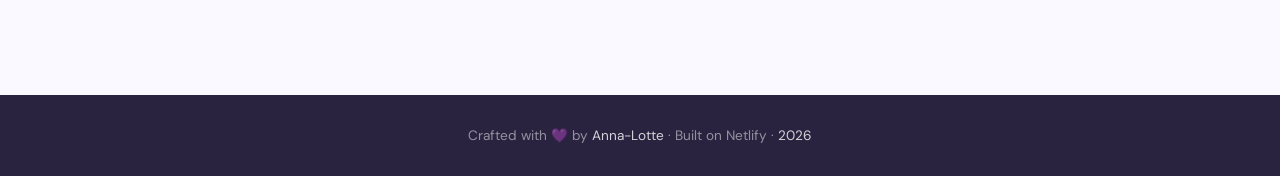
==== commit 6a305241: "Update font styles and footer information" ====
--- a/index.html
+++ b/index.html
@@ -5,7 +5,7 @@
   <meta name="viewport" content="width=device-width, initial-scale=1.0" />
   <title>Anna-Lotte — GIS Developer & Creative</title>
   <link rel="preconnect" href="https://fonts.googleapis.com">
-  <link href="https://fonts.googleapis.com/css2?family=Playfair+Display:ital,wght@0,400;0,700;1,400&family=DM+Sans:wght@300;400;500&family=Caveat:wght@500&display=swap" rel="stylesheet">
+  <link href="https://fonts.googleapis.com/css2?family=Playfair+Display:ital,wght@0,400;0,700;1,400&family=DM+Sans:wght@300;400;500&family=Cormorant+Garamond:ital,wght@0,500;1,400&display=swap" rel="stylesheet">
 
   <style>
     *, *::before, *::after { box-sizing: border-box; margin: 0; padding: 0; }
@@ -46,7 +46,7 @@
     }
 
     .nav-logo {
-      font-family: 'Caveat', cursive;
+      font-family: 'Cormorant Garamond', serif;
       font-size: 1.6rem;
       color: var(--ink2);
       text-decoration: none;
@@ -90,7 +90,7 @@
     }
 
     .hero-eyebrow {
-      font-family: 'Caveat', cursive;
+      font-family: 'Cormorant Garamond', serif;
       font-size: 1.3rem;
       color: var(--ink2);
       margin-bottom: 1rem;
@@ -189,77 +189,67 @@
       animation: fadeIn 1s 0.5s forwards;
     }
 
-    .blob-container {
+    .globe-scene {
       position: relative;
-      width: 420px; height: 480px;
-    }
-
-    .blob-bg {
-      position: absolute; inset: 0;
-      border-radius: 60% 40% 55% 45% / 50% 60% 40% 50%;
-      background: linear-gradient(135deg, var(--lav) 0%, var(--mint) 50%, var(--sky) 100%);
-      animation: morph 8s ease-in-out infinite;
-    }
-
-    @keyframes morph {
-      0%,100% { border-radius: 60% 40% 55% 45% / 50% 60% 40% 50%; }
-      33%  { border-radius: 40% 60% 35% 65% / 60% 40% 55% 45%; }
-      66%  { border-radius: 55% 45% 60% 40% / 40% 55% 50% 60%; }
-    }
-
-    .float-card {
+      width: 460px; height: 500px;
+    }
+
+    /* slow rotation on the whole SVG globe */
+    .globe-rotate {
+      animation: globeSpin 30s linear infinite;
+      transform-origin: 50% 50%;
+    }
+    @keyframes globeSpin {
+      from { transform: rotate(0deg); }
+      to   { transform: rotate(360deg); }
+    }
+
+    /* polaroids float gently */
+    @keyframes floatA {
+      0%,100% { transform: rotate(-6deg) translateY(0px); }
+      50%      { transform: rotate(-6deg) translateY(-9px); }
+    }
+    @keyframes floatB {
+      0%,100% { transform: rotate(5deg) translateY(0px); }
+      50%      { transform: rotate(5deg) translateY(-7px); }
+    }
+    @keyframes floatC {
+      0%,100% { transform: rotate(-3deg) translateY(0px); }
+      50%      { transform: rotate(-3deg) translateY(-11px); }
+    }
+
+    .polaroid {
       position: absolute;
       background: white;
-      border-radius: 16px;
-      box-shadow: 0 6px 28px rgba(80,70,120,0.13);
-      padding: 0.75rem 1.1rem;
-      font-size: 0.82rem;
-      font-weight: 500;
-      color: var(--ink);
-      display: flex; align-items: center; gap: 0.5rem;
-      animation: float 4s ease-in-out infinite;
-    }
-
-    .float-card:nth-child(2) { top: 8%; left: -5%;  animation-delay: 0s;    animation-duration: 4.5s; }
-    .float-card:nth-child(3) { top: 18%; right: -8%; animation-delay: 0.5s;  animation-duration: 3.8s; }
-    .float-card:nth-child(4) { bottom: 22%; left: -8%; animation-delay: 1s;  animation-duration: 4.2s; }
-    .float-card:nth-child(5) { bottom: 10%; right: -4%; animation-delay: 1.5s; animation-duration: 5s; }
-
-    @keyframes float {
-      0%,100% { transform: translateY(0px); }
-      50% { transform: translateY(-10px); }
-    }
-
-    .card-dot {
-      width: 10px; height: 10px; border-radius: 50%; flex-shrink: 0;
-    }
-
-    .hero-center-text {
-      position: absolute; top: 50%; left: 50%;
-      transform: translate(-50%, -50%);
-      text-align: center; z-index: 2;
-    }
-
-    .hero-avatar {
-      width: 130px; height: 130px;
-      border-radius: 50%;
-      background: linear-gradient(135deg, var(--peach), var(--lav));
-      display: flex; align-items: center; justify-content: center;
-      margin: 0 auto 1rem;
-      font-family: 'Playfair Display', serif;
-      font-size: 2.5rem;
-      font-weight: 700;
-      color: var(--ink2);
-      border: 4px solid white;
-      box-shadow: 0 8px 30px rgba(80,70,120,0.2);
-    }
+      border-radius: 4px;
+      box-shadow: 0 8px 28px rgba(80,70,120,0.18);
+      padding: 8px 8px 28px 8px;
+      filter: drop-shadow(0 4px 12px rgba(80,70,120,0.12));
+    }
+    .polaroid-img {
+      border-radius: 2px;
+      display: block;
+    }
+    .polaroid-label {
+      font-family: 'Cormorant Garamond', serif;
+      font-size: 11px;
+      font-style: italic;
+      color: var(--muted);
+      text-align: center;
+      margin-top: 6px;
+      line-height: 1;
+    }
+
+    .pol-a { bottom: 18%; left: -8%;  animation: floatA 5s ease-in-out infinite; }
+    .pol-b { top: 5%;    right: -4%;  animation: floatB 4.5s ease-in-out infinite; animation-delay: 0.8s; }
+    .pol-c { bottom: 2%; right: 2%;   animation: floatC 5.5s ease-in-out infinite; animation-delay: 1.5s; }
 
     /* ---------- SECTIONS ---------- */
     section { padding: 6rem 3rem; }
     .section-inner { max-width: 1100px; margin: 0 auto; }
 
     .section-label {
-      font-family: 'Caveat', cursive;
+      font-family: 'Cormorant Garamond', serif;
       font-size: 1.1rem;
       color: var(--ink2);
       margin-bottom: 0.5rem;
@@ -493,7 +483,7 @@
     .travel-inner { max-width: 1100px; margin: 0 auto; }
 
     .travel-title {
-      font-family: 'Caveat', cursive;
+      font-family: 'Cormorant Garamond', serif;
       font-size: 1.4rem;
       color: var(--lav);
       margin-bottom: 1.5rem;
@@ -702,25 +692,135 @@
     </div>
 
     <div class="hero-right">
-      <div class="blob-container">
-        <div class="blob-bg"></div>
-
-        <div class="float-card">
-          <div class="card-dot" style="background:#c8f0d8;"></div>GIS Developer
-        </div>
-        <div class="float-card">
-          <div class="card-dot" style="background:#ddd4f5;"></div>🎮 Game Dev
-        </div>
-        <div class="float-card">
-          <div class="card-dot" style="background:#fde8cc;"></div>✍️ Writer
-        </div>
-        <div class="float-card">
-          <div class="card-dot" style="background:#c6e8f7;"></div>✈️ 18 countries
-        </div>
-
-        <div class="hero-center-text">
-          <div class="hero-avatar">AL</div>
-        </div>
+      <div class="globe-scene">
+
+        <!-- SVG Globe -->
+        <svg width="340" height="340" viewBox="0 0 340 340" style="position:absolute;top:50%;left:50%;transform:translate(-50%,-54%);" xmlns="http://www.w3.org/2000/svg">
+          <defs>
+            <clipPath id="globe-clip">
+              <circle cx="170" cy="170" r="148"/>
+            </clipPath>
+            <radialGradient id="globe-grad" cx="40%" cy="35%">
+              <stop offset="0%"   stop-color="#e8f4fd"/>
+              <stop offset="60%"  stop-color="#c6e8f7"/>
+              <stop offset="100%" stop-color="#9dd0ed"/>
+            </radialGradient>
+            <radialGradient id="globe-shine" cx="35%" cy="30%">
+              <stop offset="0%"  stop-color="white" stop-opacity="0.55"/>
+              <stop offset="70%" stop-color="white" stop-opacity="0"/>
+            </radialGradient>
+          </defs>
+
+          <!-- ocean -->
+          <circle cx="170" cy="170" r="148" fill="url(#globe-grad)"/>
+
+          <!-- landmasses clipped to globe -->
+          <g clip-path="url(#globe-clip)" class="globe-rotate">
+            <!-- Europe -->
+            <path d="M168 90 Q175 85 182 88 L186 95 Q183 100 178 102 L172 105 Q165 103 163 97 Z" fill="#c8f0d8"/>
+            <path d="M155 95 Q162 90 168 90 L163 97 Q160 102 155 100 Z" fill="#c8f0d8"/>
+            <!-- Scandinavia bump -->
+            <path d="M162 78 Q168 72 174 75 L176 83 Q170 86 165 84 Z" fill="#c8f0d8"/>
+            <!-- UK -->
+            <path d="M148 87 Q153 84 157 86 L158 93 Q154 95 150 93 Z" fill="#c8f0d8"/>
+            <!-- Africa -->
+            <path d="M160 112 Q170 108 180 112 L185 130 Q182 155 178 165 Q170 172 162 165 Q156 152 155 132 Z" fill="#c8f0d8"/>
+            <!-- Asia big -->
+            <path d="M186 88 Q210 82 238 88 L248 100 Q255 115 252 130 L240 138 Q220 140 200 135 L186 120 Q183 105 186 88 Z" fill="#c8f0d8"/>
+            <!-- Japan -->
+            <path d="M252 100 Q258 97 263 100 L264 108 Q260 112 255 110 Z" fill="#c8f0d8"/>
+            <!-- Australia -->
+            <path d="M230 160 Q248 155 260 162 L265 175 Q260 188 248 190 Q236 188 228 178 Z" fill="#c8f0d8"/>
+            <!-- Americas -->
+            <path d="M80 90 Q95 84 110 88 L115 105 Q112 125 108 140 Q100 148 90 145 L82 128 Q78 108 80 90 Z" fill="#c8f0d8"/>
+            <path d="M90 148 Q98 144 105 148 L108 165 Q106 185 100 195 Q93 198 88 193 L85 175 Q84 160 90 148 Z" fill="#c8f0d8"/>
+            <!-- South America -->
+            <path d="M100 200 Q112 196 120 202 L122 220 Q118 245 110 258 Q102 260 96 252 Q90 238 92 218 Z" fill="#c8f0d8"/>
+
+            <!-- latitude lines -->
+            <ellipse cx="170" cy="170" rx="148" ry="30"  fill="none" stroke="white" stroke-width="0.6" stroke-opacity="0.4"/>
+            <ellipse cx="170" cy="170" rx="148" ry="75"  fill="none" stroke="white" stroke-width="0.6" stroke-opacity="0.3"/>
+            <ellipse cx="170" cy="170" rx="148" ry="120" fill="none" stroke="white" stroke-width="0.6" stroke-opacity="0.3"/>
+            <!-- longitude lines -->
+            <ellipse cx="170" cy="170" rx="30"  ry="148" fill="none" stroke="white" stroke-width="0.6" stroke-opacity="0.3"/>
+            <ellipse cx="170" cy="170" rx="75"  ry="148" fill="none" stroke="white" stroke-width="0.6" stroke-opacity="0.3"/>
+            <ellipse cx="170" cy="170" rx="120" ry="148" fill="none" stroke="white" stroke-width="0.6" stroke-opacity="0.3"/>
+
+            <!-- travel pins -->
+            <circle cx="170" cy="94"  r="4" fill="#f9a8d4" stroke="white" stroke-width="1.5"/><!-- NL -->
+            <circle cx="258" cy="104" r="4" fill="#f9a8d4" stroke="white" stroke-width="1.5"/><!-- Japan -->
+            <circle cx="143" cy="84"  r="4" fill="#f9a8d4" stroke="white" stroke-width="1.5"/><!-- Iceland -->
+            <circle cx="155" cy="108" r="4" fill="#f9a8d4" stroke="white" stroke-width="1.5"/><!-- Portugal -->
+            <circle cx="164" cy="118" r="4" fill="#f9a8d4" stroke="white" stroke-width="1.5"/><!-- Morocco -->
+            <circle cx="248" cy="164" r="4" fill="#f9a8d4" stroke="white" stroke-width="1.5"/><!-- NZ -->
+            <circle cx="96"  cy="155" r="4" fill="#f9a8d4" stroke="white" stroke-width="1.5"/><!-- Costa Rica -->
+          </g>
+
+          <!-- globe border -->
+          <circle cx="170" cy="170" r="148" fill="none" stroke="#b8d8ee" stroke-width="1.5"/>
+          <!-- shine overlay -->
+          <circle cx="170" cy="170" r="148" fill="url(#globe-shine)"/>
+        </svg>
+
+        <!-- Polaroid A — tilted left, lower left -->
+        <div class="polaroid pol-a" style="width:118px;">
+          <svg class="polaroid-img" width="102" height="80" viewBox="0 0 102 80">
+            <rect width="102" height="80" rx="2" fill="#fde8cc"/>
+            <!-- Torii gate silhouette (Japan) -->
+            <rect x="30" y="48" width="6"  height="22" fill="#c0603a"/>
+            <rect x="66" y="48" width="6"  height="22" fill="#c0603a"/>
+            <rect x="24" y="38" width="54" height="7" rx="2" fill="#c0603a"/>
+            <rect x="28" y="46" width="46" height="5" rx="1" fill="#c0603a"/>
+            <!-- sky -->
+            <rect width="102" height="38" rx="2" fill="#fcd5a8"/>
+            <!-- sun -->
+            <circle cx="78" cy="18" r="9" fill="#f97316" opacity="0.8"/>
+            <!-- ground -->
+            <rect y="68" width="102" height="12" rx="0" fill="#a3d9b0"/>
+          </svg>
+          <div class="polaroid-label">Tokyo ✈</div>
+        </div>
+
+        <!-- Polaroid B — tilted right, top right -->
+        <div class="polaroid pol-b" style="width:112px;">
+          <svg class="polaroid-img" width="96" height="76" viewBox="0 0 96 76">
+            <!-- Iceland sky -->
+            <rect width="96" height="76" rx="2" fill="#c6e8f7"/>
+            <!-- aurora bands -->
+            <path d="M0 30 Q24 20 48 28 Q72 36 96 26 L96 38 Q72 48 48 40 Q24 32 0 42 Z" fill="#a8e6cf" opacity="0.7"/>
+            <path d="M0 38 Q24 32 48 40 Q72 48 96 38 L96 46 Q72 54 48 48 Q24 40 0 50 Z" fill="#ddd4f5" opacity="0.6"/>
+            <!-- snow ground -->
+            <rect y="62" width="96" height="14" rx="0" fill="white"/>
+            <!-- mountain -->
+            <polygon points="30,62 52,28 74,62" fill="#e8f0f8"/>
+            <polygon points="38,62 52,38 66,62" fill="white" opacity="0.6"/>
+          </svg>
+          <div class="polaroid-label">Iceland 🌌</div>
+        </div>
+
+        <!-- Polaroid C — bottom right, slight tilt -->
+        <div class="polaroid pol-c" style="width:108px;">
+          <svg class="polaroid-img" width="92" height="72" viewBox="0 0 92 72">
+            <!-- Morocco warm sky -->
+            <rect width="92" height="72" rx="2" fill="#fef3c7"/>
+            <!-- sunset gradient suggestion -->
+            <rect y="40" width="92" height="32" fill="#fed7aa" rx="0"/>
+            <!-- arch / doorway -->
+            <path d="M30 72 L30 40 Q46 26 62 40 L62 72 Z" fill="#c2814a"/>
+            <path d="M34 72 L34 42 Q46 30 58 42 L58 72 Z" fill="#fef3c7"/>
+            <!-- mosaic hint -->
+            <rect x="38" y="50" width="6" height="6" fill="#86efac" opacity="0.8"/>
+            <rect x="48" y="50" width="6" height="6" fill="#93c5fd" opacity="0.8"/>
+            <rect x="38" y="60" width="6" height="6" fill="#f9a8d4" opacity="0.8"/>
+            <rect x="48" y="60" width="6" height="6" fill="#fde68a" opacity="0.8"/>
+            <!-- palm -->
+            <rect x="72" y="42" width="3" height="30" fill="#a16207"/>
+            <path d="M74 42 Q60 32 58 24 Q66 28 72 36 Z" fill="#4ade80" opacity="0.9"/>
+            <path d="M74 42 Q88 30 90 22 Q82 28 76 38 Z" fill="#4ade80" opacity="0.9"/>
+          </svg>
+          <div class="polaroid-label">Fez, Morocco 🌿</div>
+        </div>
+
       </div>
     </div>
   </section>
@@ -1026,7 +1126,7 @@
 
   <!-- FOOTER -->
   <footer>
-    <p>Crafted with 💜 by <span>Anna-Lotte</span> · Built on AWS · <span>2025</span></p>
+    <p>Crafted with 💜 by <span>Anna-Lotte</span> · Built on Netlify · <span>2026</span></p>
   </footer>
 
   <script>
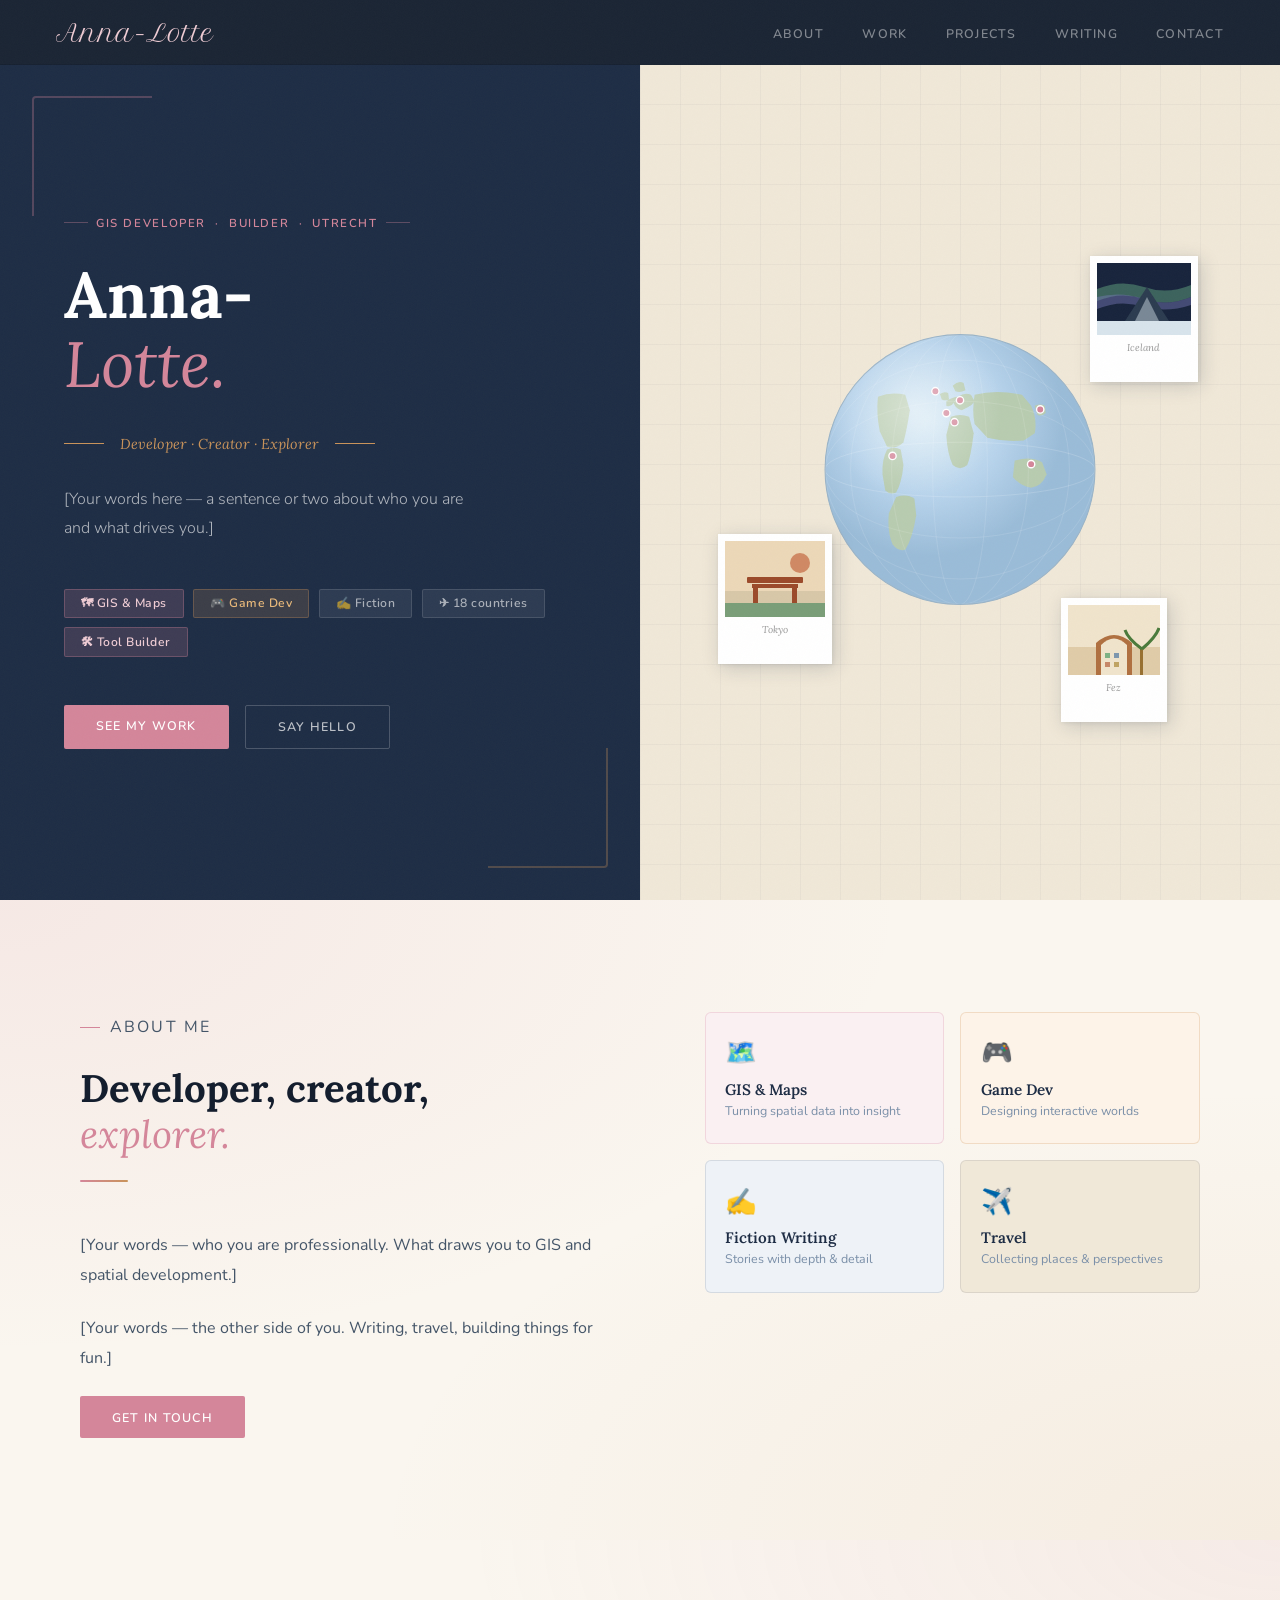
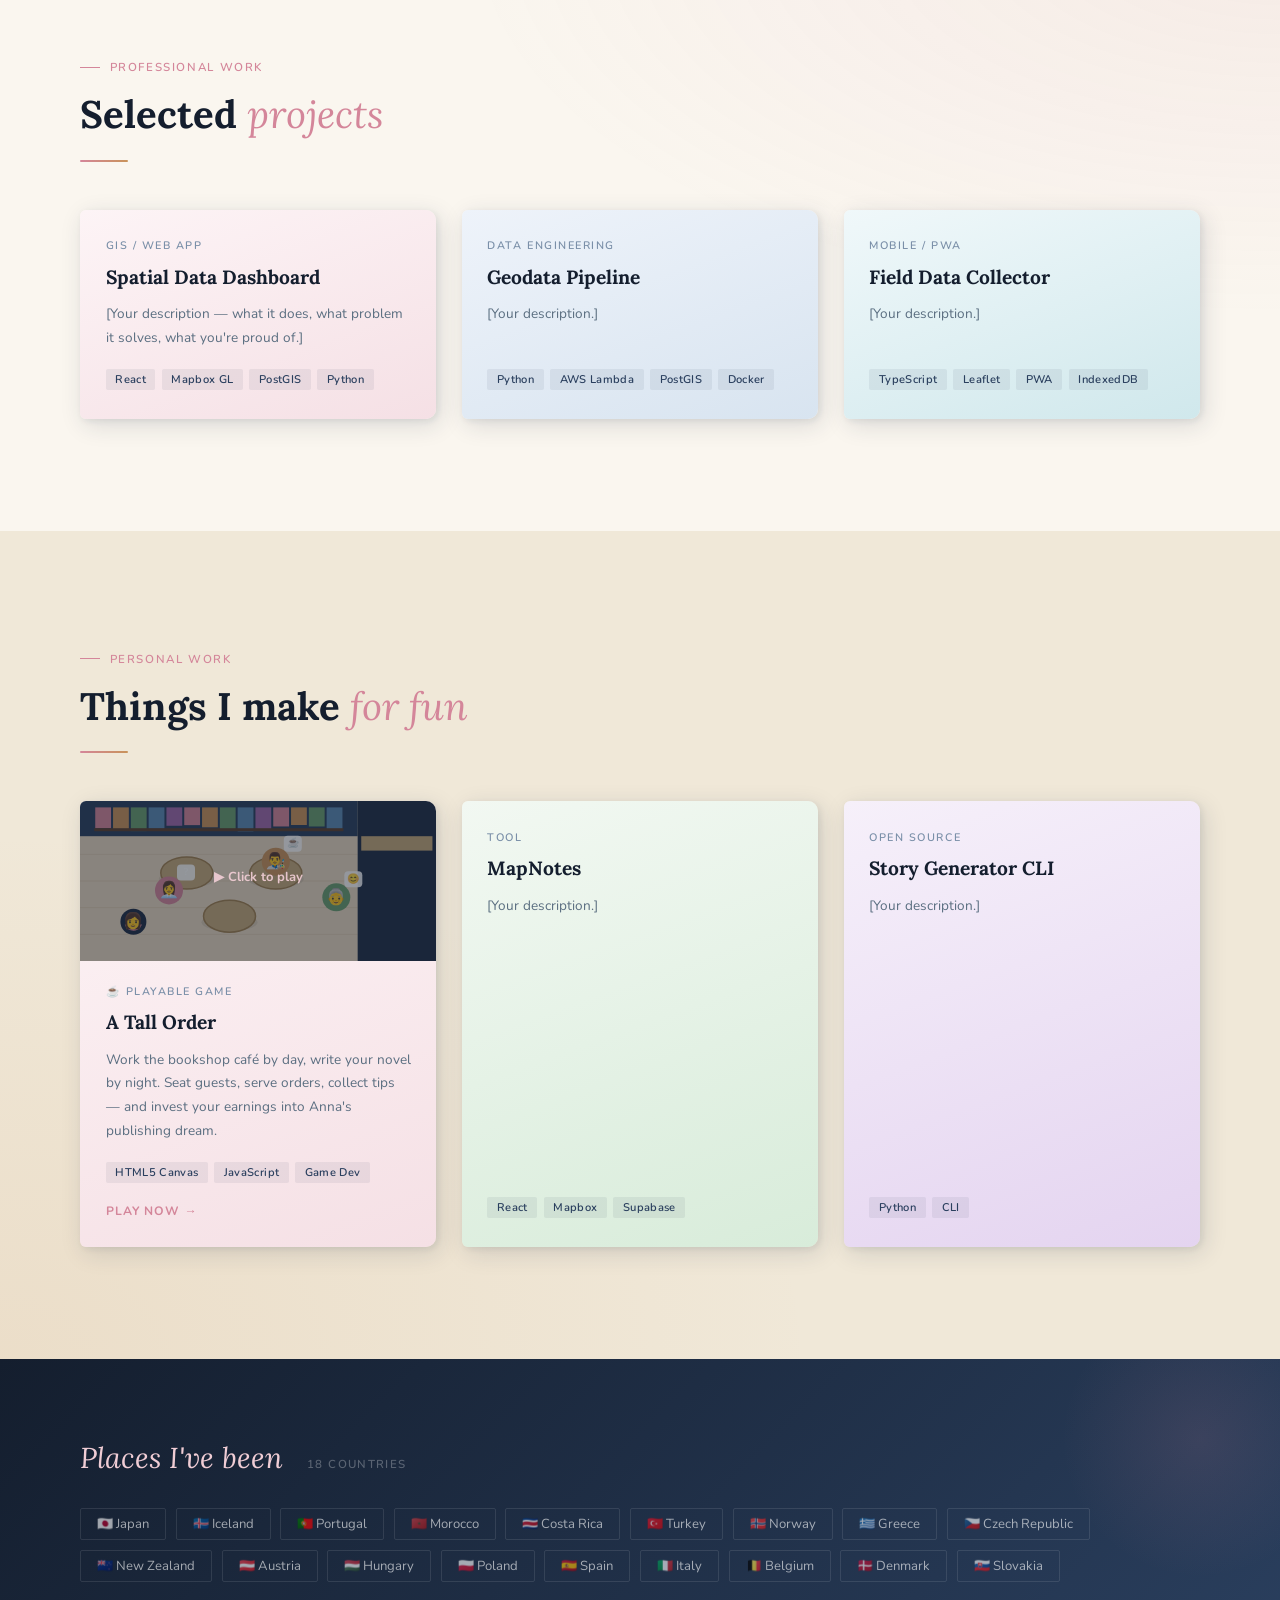
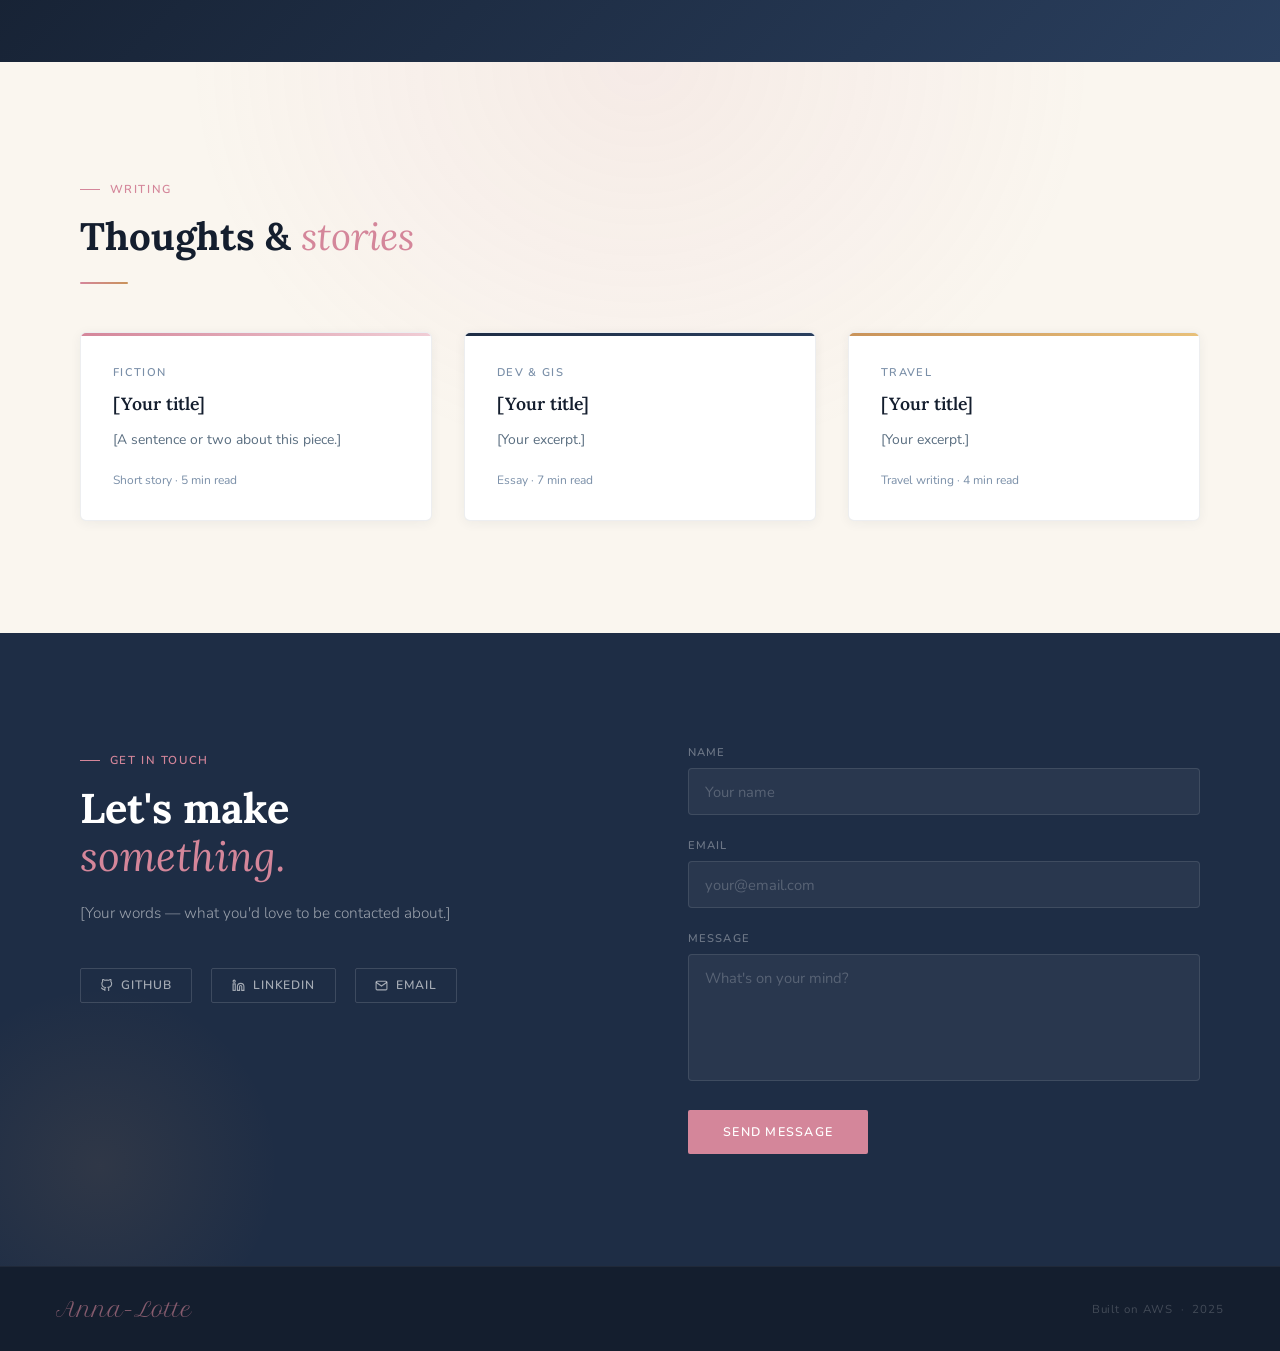
==== commit 2764ef62: "-" ====
--- a/index.html
+++ b/index.html
@@ -1,1141 +1,1253 @@
 <!DOCTYPE html>
 <html lang="en">
 <head>
-  <meta charset="UTF-8" />
-  <meta name="viewport" content="width=device-width, initial-scale=1.0" />
-  <title>Anna-Lotte — GIS Developer & Creative</title>
+  <meta charset="UTF-8"/>
+  <meta name="viewport" content="width=device-width, initial-scale=1.0"/>
+  <title>Anna-Lotte</title>
   <link rel="preconnect" href="https://fonts.googleapis.com">
-  <link href="https://fonts.googleapis.com/css2?family=Playfair+Display:ital,wght@0,400;0,700;1,400&family=DM+Sans:wght@300;400;500&family=Cormorant+Garamond:ital,wght@0,500;1,400&display=swap" rel="stylesheet">
-
+  <link href="https://fonts.googleapis.com/css2?family=Lora:ital,wght@0,400;0,600;0,700;1,400;1,600&family=Nunito:wght@300;400;600&family=Petit+Formal+Script&display=swap" rel="stylesheet">
   <style>
-    *, *::before, *::after { box-sizing: border-box; margin: 0; padding: 0; }
+    *,*::before,*::after{box-sizing:border-box;margin:0;padding:0}
 
     :root {
-      --mint:     #c8f0d8;
-      --rose:     #fcd5d5;
-      --lav:      #ddd4f5;
-      --peach:    #fde8cc;
-      --sky:      #c6e8f7;
-      --butter:   #faf3c0;
-      --sage:     #d4e9d4;
-      --blush:    #f9e1ea;
-      --ink:      #2a2340;
-      --ink2:     #453b6e;
-      --muted:    #8c85a8;
-      --white:    #fffffe;
-      --offwhite: #faf9ff;
+      --navy:      #1e2d45;
+      --navy-deep: #141e2e;
+      --navy-mid:  #2a3f5e;
+      --rose:      #d4869a;
+      --rose-light:#f0cdd5;
+      --rose-pale: #faf0f2;
+      --amber:     #c9935a;
+      --amber-pale:#fdf3e8;
+      --cream:     #faf6ef;
+      --parchment: #f0e8d8;
+      --warm-tan:  #e8d8c4;
+      --ink:       #1e2d45;
+      --muted:     #7a8fa8;
+      --rule-light:rgba(30,45,69,0.12);
+      --rule-dark: rgba(255,255,255,0.1);
     }
 
     html { scroll-behavior: smooth; }
 
     body {
-      font-family: 'DM Sans', sans-serif;
-      background: var(--offwhite);
+      font-family: 'Nunito', sans-serif;
+      background: var(--cream);
       color: var(--ink);
       overflow-x: hidden;
     }
 
-    /* ---------- NAV ---------- */
+    /* ── subtle paper grain overlay ── */
+    body::before {
+      content: '';
+      position: fixed; inset: 0; z-index: 999; pointer-events: none;
+      opacity: 0.025;
+      background-image: url("data:image/svg+xml,%3Csvg viewBox='0 0 256 256' xmlns='http://www.w3.org/2000/svg'%3E%3Cfilter id='noise'%3E%3CfeTurbulence type='fractalNoise' baseFrequency='0.9' numOctaves='4' stitchTiles='stitch'/%3E%3C/filter%3E%3Crect width='100%25' height='100%25' filter='url(%23noise)'/%3E%3C/svg%3E");
+      background-size: 200px 200px;
+    }
+
+    /* ══════════════ NAV ══════════════ */
     nav {
       position: fixed; top: 0; left: 0; right: 0; z-index: 100;
       display: flex; align-items: center; justify-content: space-between;
-      padding: 1.2rem 3rem;
-      background: rgba(250,249,255,0.88);
+      padding: 1.1rem 3.5rem;
+      background: rgba(20,30,46,0.97);
       backdrop-filter: blur(12px);
-      border-bottom: 1px solid rgba(200,195,220,0.25);
     }
 
     .nav-logo {
-      font-family: 'Cormorant Garamond', serif;
-      font-size: 1.6rem;
-      color: var(--ink2);
+      font-family: 'Petit Formal Script', cursive;
+      font-size: 1.5rem;
+      color: var(--rose-light);
       text-decoration: none;
-    }
-
-    .nav-links { display: flex; gap: 2.2rem; list-style: none; }
+      letter-spacing: 0.02em;
+    }
+
+    .nav-links { display: flex; gap: 2.4rem; list-style: none; }
     .nav-links a {
       text-decoration: none;
-      font-size: 0.88rem;
-      font-weight: 500;
-      letter-spacing: 0.04em;
-      color: var(--muted);
+      font-size: 0.78rem;
+      font-weight: 600;
+      letter-spacing: 0.1em;
       text-transform: uppercase;
+      color: rgba(255,255,255,0.45);
       transition: color 0.2s;
     }
-    .nav-links a:hover { color: var(--ink); }
-
-    /* ---------- HERO ---------- */
+    .nav-links a:hover { color: var(--rose-light); }
+
+    /* ══════════════ HERO ══════════════ */
     .hero {
       min-height: 100vh;
       display: grid;
       grid-template-columns: 1fr 1fr;
-      gap: 0;
-      padding-top: 80px;
-      position: relative;
-      overflow: hidden;
-    }
-
-    .hero-bg {
-      position: absolute; inset: 0; z-index: 0;
-      background:
-        radial-gradient(circle at 80% 20%, #fde8cc88 0%, transparent 40%),
-        radial-gradient(circle at 10% 70%, #ddd4f588 0%, transparent 40%),
-        radial-gradient(circle at 60% 90%, #c8f0d888 0%, transparent 35%);
-    }
-
+      padding-top: 64px;
+    }
+
+    /* LEFT — navy, warm, rich */
     .hero-left {
-      position: relative; z-index: 1;
+      background: var(--navy);
+      padding: 5rem 4rem;
       display: flex; flex-direction: column; justify-content: center;
-      padding: 5rem 3.5rem 5rem 3rem;
-    }
-
-    .hero-eyebrow {
-      font-family: 'Cormorant Garamond', serif;
-      font-size: 1.3rem;
-      color: var(--ink2);
-      margin-bottom: 1rem;
-      opacity: 0;
-      animation: fadeUp 0.7s 0.2s forwards;
-    }
+      position: relative; overflow: hidden;
+    }
+
+    /* decorative corner flourish */
+    .hero-left::before {
+      content: '';
+      position: absolute; top: 2rem; left: 2rem;
+      width: 120px; height: 120px;
+      border-top: 2px solid rgba(212,134,154,0.3);
+      border-left: 2px solid rgba(212,134,154,0.3);
+      border-radius: 4px 0 0 0;
+      pointer-events: none;
+    }
+    .hero-left::after {
+      content: '';
+      position: absolute; bottom: 2rem; right: 2rem;
+      width: 120px; height: 120px;
+      border-bottom: 2px solid rgba(201,147,90,0.3);
+      border-right: 2px solid rgba(201,147,90,0.3);
+      border-radius: 0 0 4px 0;
+      pointer-events: none;
+    }
+
+    .hero-tag {
+      display: inline-flex; align-items: center; gap: 0.5rem;
+      font-size: 0.72rem; font-weight: 600;
+      letter-spacing: 0.14em; text-transform: uppercase;
+      color: var(--rose);
+      margin-bottom: 2rem;
+      opacity: 0; animation: fadeUp 0.5s 0.1s forwards;
+    }
+    .hero-tag::before, .hero-tag::after {
+      content: ''; flex: 1; height: 1px;
+      background: rgba(212,134,154,0.35);
+    }
+    .hero-tag::before { width: 24px; flex: none; }
+    .hero-tag::after  { width: 24px; flex: none; }
 
     .hero-name {
-      font-family: 'Playfair Display', serif;
-      font-size: clamp(3.2rem, 5vw, 5rem);
+      font-family: 'Lora', serif;
+      font-size: clamp(3.6rem, 5vw, 5.6rem);
+      font-weight: 700;
+      line-height: 1.0;
+      color: #fff;
+      margin-bottom: 0.15rem;
+      opacity: 0; animation: fadeUp 0.7s 0.2s forwards;
+    }
+
+    .hero-name-line2 {
+      font-family: 'Lora', serif;
+      font-size: clamp(3.6rem, 5vw, 5.6rem);
+      font-weight: 400;
+      font-style: italic;
       line-height: 1.1;
-      font-weight: 700;
-      color: var(--ink);
-      margin-bottom: 1.5rem;
-      opacity: 0;
-      animation: fadeUp 0.7s 0.4s forwards;
-    }
-
-    .hero-name em {
+      color: var(--rose);
+      margin-bottom: 2.2rem;
+      opacity: 0; animation: fadeUp 0.7s 0.3s forwards;
+    }
+
+    .hero-divider {
+      display: flex; align-items: center; gap: 1rem;
+      margin-bottom: 2rem;
+      opacity: 0; animation: fadeUp 0.5s 0.45s forwards;
+    }
+    .hero-divider span { width: 40px; height: 1px; background: var(--amber); display: block; }
+    .hero-divider em {
+      font-family: 'Lora', serif;
       font-style: italic;
-      color: var(--ink2);
+      font-size: 0.9rem;
+      color: var(--amber);
     }
 
     .hero-desc {
-      font-size: 1.05rem;
-      line-height: 1.75;
-      color: var(--muted);
-      max-width: 440px;
-      margin-bottom: 2.5rem;
-      opacity: 0;
-      animation: fadeUp 0.7s 0.6s forwards;
-    }
-
-    .hero-tags {
-      display: flex; flex-wrap: wrap; gap: 0.65rem;
+      font-size: 1rem;
+      line-height: 1.85;
+      color: rgba(255,255,255,0.65);
+      font-weight: 300;
+      max-width: 420px;
       margin-bottom: 2.8rem;
-      opacity: 0;
-      animation: fadeUp 0.7s 0.8s forwards;
-    }
-
-    .tag {
-      display: inline-block;
+      opacity: 0; animation: fadeUp 0.7s 0.55s forwards;
+    }
+
+    .hero-chips {
+      display: flex; flex-wrap: wrap; gap: 0.6rem;
+      margin-bottom: 3rem;
+      opacity: 0; animation: fadeUp 0.6s 0.65s forwards;
+    }
+
+    .chip {
+      font-size: 0.76rem; font-weight: 600;
       padding: 0.35rem 1rem;
-      border-radius: 99px;
-      font-size: 0.82rem;
-      font-weight: 500;
-      letter-spacing: 0.02em;
-    }
-
-    .tag-mint   { background: var(--mint);   color: #2a6646; }
-    .tag-rose   { background: var(--rose);   color: #8a3030; }
-    .tag-lav    { background: var(--lav);    color: var(--ink2); }
-    .tag-peach  { background: var(--peach);  color: #8a5520; }
-    .tag-sky    { background: var(--sky);    color: #1a5c80; }
-    .tag-butter { background: var(--butter); color: #7a6800; }
-    .tag-sage   { background: var(--sage);   color: #2a5c2a; }
-    .tag-blush  { background: var(--blush);  color: #8a3055; }
+      border-radius: 2px;
+      letter-spacing: 0.04em;
+    }
+    .chip-rose   { background: rgba(212,134,154,0.18); color: var(--rose-light); border: 1px solid rgba(212,134,154,0.3); }
+    .chip-amber  { background: rgba(201,147,90,0.18);  color: #e8b87a;           border: 1px solid rgba(201,147,90,0.3); }
+    .chip-mist   { background: rgba(255,255,255,0.07); color: rgba(255,255,255,0.6); border: 1px solid rgba(255,255,255,0.12); }
 
     .hero-cta {
-      display: flex; gap: 1rem;
-      opacity: 0;
-      animation: fadeUp 0.7s 1s forwards;
-    }
-
-    .btn {
-      padding: 0.75rem 1.8rem;
-      border-radius: 99px;
-      font-size: 0.9rem;
-      font-weight: 500;
-      cursor: pointer;
+      display: flex; gap: 1rem; flex-wrap: wrap;
+      opacity: 0; animation: fadeUp 0.5s 0.8s forwards;
+    }
+
+    .btn-rose {
+      padding: 0.8rem 2rem;
+      background: var(--rose);
+      color: #fff;
+      font-size: 0.78rem; font-weight: 600;
+      letter-spacing: 0.1em; text-transform: uppercase;
+      text-decoration: none; border: none; cursor: pointer;
+      border-radius: 2px;
+      transition: background 0.2s, transform 0.15s;
+    }
+    .btn-rose:hover { background: #c0728a; transform: translateY(-2px); }
+
+    .btn-outline {
+      padding: 0.8rem 2rem;
+      background: transparent;
+      color: rgba(255,255,255,0.7);
+      font-size: 0.78rem; font-weight: 600;
+      letter-spacing: 0.1em; text-transform: uppercase;
       text-decoration: none;
-      border: 2px solid transparent;
-      transition: all 0.2s;
-      display: inline-block;
-    }
-
-    .btn-primary {
-      background: var(--ink);
-      color: var(--white);
-    }
-    .btn-primary:hover { background: var(--ink2); transform: translateY(-2px); }
-
-    .btn-ghost {
-      background: transparent;
-      color: var(--ink);
-      border-color: rgba(42,35,64,0.3);
-    }
-    .btn-ghost:hover { border-color: var(--ink); transform: translateY(-2px); }
-
-    /* Hero right — illustration area */
+      border: 1px solid rgba(255,255,255,0.2);
+      border-radius: 2px;
+      transition: border-color 0.2s, color 0.2s, transform 0.15s;
+    }
+    .btn-outline:hover { border-color: rgba(255,255,255,0.5); color: #fff; transform: translateY(-2px); }
+
+    /* RIGHT — warm cream, globe scene */
     .hero-right {
-      position: relative; z-index: 1;
+      background: var(--parchment);
       display: flex; align-items: center; justify-content: center;
-      padding: 5rem 3rem;
-      opacity: 0;
-      animation: fadeIn 1s 0.5s forwards;
+      padding: 4rem 3rem;
+      position: relative; overflow: hidden;
+      opacity: 0; animation: fadeIn 1.2s 0.3s forwards;
+    }
+
+    /* decorative grid lines — like an old map */
+    .hero-right::before {
+      content: '';
+      position: absolute; inset: 0;
+      background-image:
+        linear-gradient(rgba(30,45,69,0.04) 1px, transparent 1px),
+        linear-gradient(90deg, rgba(30,45,69,0.04) 1px, transparent 1px);
+      background-size: 40px 40px;
+      pointer-events: none;
     }
 
     .globe-scene {
       position: relative;
-      width: 460px; height: 500px;
-    }
-
-    /* slow rotation on the whole SVG globe */
+      width: 440px; height: 480px;
+    }
+
     .globe-rotate {
-      animation: globeSpin 30s linear infinite;
+      animation: globeSpin 40s linear infinite;
       transform-origin: 50% 50%;
     }
-    @keyframes globeSpin {
-      from { transform: rotate(0deg); }
-      to   { transform: rotate(360deg); }
-    }
-
-    /* polaroids float gently */
+    @keyframes globeSpin { from{transform:rotate(0deg)} to{transform:rotate(360deg)} }
+
     @keyframes floatA {
-      0%,100% { transform: rotate(-6deg) translateY(0px); }
-      50%      { transform: rotate(-6deg) translateY(-9px); }
+      0%,100%{transform:rotate(-6deg) translateY(0)}
+      50%     {transform:rotate(-6deg) translateY(-8px)}
     }
     @keyframes floatB {
-      0%,100% { transform: rotate(5deg) translateY(0px); }
-      50%      { transform: rotate(5deg) translateY(-7px); }
+      0%,100%{transform:rotate(5deg) translateY(0)}
+      50%     {transform:rotate(5deg) translateY(-6px)}
     }
     @keyframes floatC {
-      0%,100% { transform: rotate(-3deg) translateY(0px); }
-      50%      { transform: rotate(-3deg) translateY(-11px); }
+      0%,100%{transform:rotate(-3deg) translateY(0)}
+      50%     {transform:rotate(-3deg) translateY(-10px)}
     }
 
     .polaroid {
       position: absolute;
-      background: white;
-      border-radius: 4px;
-      box-shadow: 0 8px 28px rgba(80,70,120,0.18);
-      padding: 8px 8px 28px 8px;
-      filter: drop-shadow(0 4px 12px rgba(80,70,120,0.12));
-    }
-    .polaroid-img {
-      border-radius: 2px;
-      display: block;
-    }
-    .polaroid-label {
-      font-family: 'Cormorant Garamond', serif;
-      font-size: 11px;
+      background: #fff;
+      box-shadow: 3px 4px 18px rgba(30,45,69,0.18), 1px 1px 4px rgba(30,45,69,0.08);
+      padding: 7px 7px 28px 7px;
+    }
+    .polaroid-img { display: block; }
+    .polaroid-caption {
+      font-family: 'Lora', serif;
       font-style: italic;
-      color: var(--muted);
+      font-size: 10px;
+      color: #999;
       text-align: center;
       margin-top: 6px;
-      line-height: 1;
-    }
-
-    .pol-a { bottom: 18%; left: -8%;  animation: floatA 5s ease-in-out infinite; }
-    .pol-b { top: 5%;    right: -4%;  animation: floatB 4.5s ease-in-out infinite; animation-delay: 0.8s; }
-    .pol-c { bottom: 2%; right: 2%;   animation: floatC 5.5s ease-in-out infinite; animation-delay: 1.5s; }
-
-    /* ---------- SECTIONS ---------- */
-    section { padding: 6rem 3rem; }
-    .section-inner { max-width: 1100px; margin: 0 auto; }
-
-    .section-label {
-      font-family: 'Cormorant Garamond', serif;
-      font-size: 1.1rem;
-      color: var(--ink2);
-      margin-bottom: 0.5rem;
-    }
-
-    .section-title {
-      font-family: 'Playfair Display', serif;
-      font-size: clamp(2rem, 3.5vw, 2.8rem);
+    }
+
+    .pol-a { bottom: 12%; left: -5%;  animation: floatA 5.5s ease-in-out infinite; }
+    .pol-b { top: 3%;    right: -4%;  animation: floatB 4.8s ease-in-out infinite; animation-delay: 0.8s; }
+    .pol-c { bottom: 0%; right: 3%;   animation: floatC 6.2s ease-in-out infinite; animation-delay: 1.4s; }
+
+    /* ══════════════ SECTION COMMONS ══════════════ */
+    .section-inner { max-width: 1120px; margin: 0 auto; }
+
+    .section-kicker {
+      display: inline-flex; align-items: center; gap: 0.6rem;
+      font-size: 0.72rem; font-weight: 600;
+      letter-spacing: 0.14em; text-transform: uppercase;
+      color: var(--rose);
+      margin-bottom: 1rem;
+    }
+    .section-kicker::before {
+      content: ''; width: 20px; height: 1px;
+      background: var(--rose); display: block;
+    }
+
+    .section-heading {
+      font-family: 'Lora', serif;
+      font-size: clamp(2rem, 3vw, 2.8rem);
+      font-weight: 700;
+      color: var(--navy-deep);
       line-height: 1.2;
-      margin-bottom: 3rem;
-      color: var(--ink);
-    }
-
-    /* ---------- ABOUT ---------- */
-    #about { background: white; }
+      margin-bottom: 0.4rem;
+    }
+    .section-heading em {
+      font-style: italic; font-weight: 400;
+      color: var(--rose);
+    }
+
+    .section-rule {
+      width: 48px; height: 2px;
+      background: linear-gradient(90deg, var(--rose), var(--amber));
+      margin: 1.4rem 0 3rem;
+      border-radius: 2px;
+    }
+
+    /* ══════════════ ABOUT ══════════════ */
+    #about {
+      padding: 7rem 3.5rem;
+      background:
+        radial-gradient(ellipse at 0% 0%, rgba(212,134,154,0.12) 0%, transparent 50%),
+        radial-gradient(ellipse at 100% 100%, rgba(201,147,90,0.1) 0%, transparent 50%),
+        var(--cream);
+    }
 
     .about-grid {
       display: grid;
       grid-template-columns: 1.1fr 1fr;
-      gap: 5rem;
-      align-items: center;
-    }
-
-    .about-text p {
-      font-size: 1.05rem;
-      line-height: 1.85;
-      color: #555068;
-      margin-bottom: 1.5rem;
-    }
-
-    .about-hobbies {
+      gap: 5rem; align-items: start;
+    }
+
+    .about-body p {
+      font-size: 1rem; line-height: 1.9;
+      color: #445568; font-weight: 400;
+      margin-bottom: 1.4rem;
+    }
+
+    .about-tiles {
       display: grid;
       grid-template-columns: 1fr 1fr;
       gap: 1rem;
     }
 
-    .hobby-card {
-      background: var(--offwhite);
-      border-radius: 16px;
-      padding: 1.5rem;
-      text-align: center;
-      transition: transform 0.2s;
-    }
-    .hobby-card:hover { transform: translateY(-4px); }
-
-    .hobby-icon {
-      font-size: 2rem;
-      margin-bottom: 0.6rem;
-    }
-
-    .hobby-name {
-      font-weight: 500;
-      font-size: 0.92rem;
-      color: var(--ink);
-    }
-
-    .hobby-desc {
-      font-size: 0.8rem;
-      color: var(--muted);
-      margin-top: 0.25rem;
-    }
-
-    /* ---------- SKILLS ---------- */
-    #skills { background: var(--offwhite); }
-
-    .skills-grid {
+    .about-tile {
+      padding: 1.4rem 1.2rem;
+      border-radius: 6px;
+      border: 1px solid transparent;
+      transition: transform 0.2s, box-shadow 0.2s;
+    }
+    .about-tile:hover { transform: translateY(-3px); box-shadow: 0 6px 20px rgba(30,45,69,0.1); }
+
+    .tile-rose   { background: var(--rose-pale);  border-color: rgba(212,134,154,0.25); }
+    .tile-amber  { background: var(--amber-pale); border-color: rgba(201,147,90,0.25); }
+    .tile-navy   { background: #eef2f7;           border-color: rgba(30,45,69,0.12); }
+    .tile-parch  { background: var(--parchment);  border-color: rgba(30,45,69,0.1); }
+
+    .tile-icon { font-size: 1.6rem; margin-bottom: 0.6rem; display: block; }
+    .tile-name { font-family: 'Lora', serif; font-size: 0.95rem; font-weight: 600; color: var(--navy); margin-bottom: 0.2rem; }
+    .tile-desc { font-size: 0.78rem; color: var(--muted); line-height: 1.5; }
+
+    /* ══════════════ SKILLS ══════════════ */
+    #skills {
+      padding: 5.5rem 3.5rem;
+      background: var(--navy);
+      position: relative; overflow: hidden;
+    }
+
+    #skills::before {
+      content: '';
+      position: absolute; inset: 0;
+      background-image:
+        linear-gradient(rgba(255,255,255,0.025) 1px, transparent 1px),
+        linear-gradient(90deg, rgba(255,255,255,0.025) 1px, transparent 1px);
+      background-size: 48px 48px;
+      pointer-events: none;
+    }
+
+    #skills .section-kicker { color: var(--rose); }
+    #skills .section-heading { color: #fff; }
+    #skills .section-heading em { color: var(--amber); }
+
+    .skills-cols {
       display: grid;
       grid-template-columns: repeat(3, 1fr);
-      gap: 1.5rem;
-    }
-
-    .skill-pill-group h3 {
-      font-size: 0.78rem;
-      font-weight: 500;
-      letter-spacing: 0.08em;
-      text-transform: uppercase;
-      color: var(--muted);
-      margin-bottom: 0.9rem;
-    }
-
-    .pill-row {
-      display: flex; flex-wrap: wrap; gap: 0.5rem;
-    }
-
-    .skill-pill {
-      padding: 0.3rem 0.85rem;
-      border-radius: 99px;
-      font-size: 0.82rem;
-      font-weight: 500;
-    }
-
-    /* ---------- PROJECTS ---------- */
-    #work-projects { background: white; }
-    #personal-projects { background: var(--offwhite); }
-
-    .projects-grid {
+      gap: 2.5rem;
+    }
+
+    .skill-col-head {
+      font-size: 0.72rem; font-weight: 600;
+      letter-spacing: 0.12em; text-transform: uppercase;
+      color: var(--amber);
+      margin-bottom: 1.2rem;
+      padding-bottom: 0.8rem;
+      border-bottom: 1px solid rgba(255,255,255,0.08);
+    }
+
+    .skill-item {
+      display: flex; align-items: center; gap: 0.7rem;
+      padding: 0.5rem 0;
+      border-bottom: 1px solid rgba(255,255,255,0.05);
+      font-size: 0.9rem; font-weight: 400;
+      color: rgba(255,255,255,0.7);
+      transition: color 0.2s;
+    }
+    .skill-item:hover { color: rgba(255,255,255,0.95); }
+    .skill-item::before {
+      content: ''; width: 4px; height: 4px; border-radius: 50%;
+      background: var(--rose); flex-shrink: 0;
+    }
+
+    /* ══════════════ PROJECTS — book spines ══════════════ */
+    #work-projects {
+      padding: 7rem 3.5rem;
+      background:
+        radial-gradient(ellipse at 100% 0%, rgba(212,134,154,0.1) 0%, transparent 45%),
+        var(--cream);
+    }
+
+    #personal-projects {
+      padding: 7rem 3.5rem;
+      background:
+        radial-gradient(ellipse at 0% 100%, rgba(201,147,90,0.12) 0%, transparent 45%),
+        var(--parchment);
+    }
+
+    .book-shelf {
       display: grid;
-      grid-template-columns: repeat(auto-fit, minmax(300px, 1fr));
-      gap: 1.8rem;
-    }
-
-    .project-card {
-      background: white;
-      border-radius: 20px;
+      grid-template-columns: repeat(3, 1fr);
+      gap: 1.6rem;
+    }
+
+    .book-card {
+      border-radius: 6px 10px 10px 6px;
+      overflow: hidden;
+      box-shadow: 4px 6px 24px rgba(30,45,69,0.14), 2px 2px 6px rgba(30,45,69,0.08);
+      transition: transform 0.25s, box-shadow 0.25s;
+      cursor: default;
+      display: flex; flex-direction: column;
+    }
+    .book-card:hover {
+      transform: translateY(-6px) rotate(0.5deg);
+      box-shadow: 6px 12px 36px rgba(30,45,69,0.2);
+    }
+
+    .book-spine {
+      width: 8px; flex-shrink: 0;
+    }
+
+    .book-cover {
+      padding: 1.8rem 1.6rem;
+      flex: 1; display: flex; flex-direction: column;
+    }
+
+    .book-cover-rose   { background: linear-gradient(160deg, #fdf4f6 0%, #f5e0e5 100%); }
+    .book-cover-amber  { background: linear-gradient(160deg, #fdf8f0 0%, #f5e6d0 100%); }
+    .book-cover-navy   { background: linear-gradient(160deg, #eef3fa 0%, #d8e4f0 100%); }
+    .book-cover-sage   { background: linear-gradient(160deg, #f2f8f2 0%, #d8ecda 100%); }
+    .book-cover-plum   { background: linear-gradient(160deg, #f6f0fa 0%, #e4d4f0 100%); }
+    .book-cover-teal   { background: linear-gradient(160deg, #f0f8fa 0%, #d0e8ec 100%); }
+
+    .book-spine-rose   { background: var(--rose); }
+    .book-spine-amber  { background: var(--amber); }
+    .book-spine-navy   { background: var(--navy); }
+    .book-spine-sage   { background: #6a9e6e; }
+    .book-spine-plum   { background: #8a6aaa; }
+    .book-spine-teal   { background: #4a8a9e; }
+
+    .book-genre {
+      font-size: 0.68rem; font-weight: 600;
+      letter-spacing: 0.14em; text-transform: uppercase;
+      color: var(--muted); margin-bottom: 0.7rem;
+    }
+
+    .book-title {
+      font-family: 'Lora', serif;
+      font-size: 1.2rem; font-weight: 700;
+      color: var(--navy-deep);
+      line-height: 1.3; margin-bottom: 0.8rem;
+    }
+
+    .book-desc {
+      font-size: 0.85rem; line-height: 1.75;
+      color: #5a6e80; font-weight: 400;
+      margin-bottom: 1.2rem; flex: 1;
+    }
+
+    .book-tags {
+      display: flex; flex-wrap: wrap; gap: 0.4rem;
+    }
+
+    .book-tag {
+      font-size: 0.7rem; font-weight: 600;
+      padding: 0.2rem 0.6rem;
+      border-radius: 2px;
+      background: rgba(30,45,69,0.07);
+      color: var(--navy-mid);
+      letter-spacing: 0.03em;
+    }
+
+    /* ══════════════ TRAVEL ══════════════ */
+    .travel-section {
+      padding: 5rem 3.5rem;
+      background: linear-gradient(135deg, var(--navy-deep) 0%, var(--navy-mid) 100%);
+      position: relative; overflow: hidden;
+    }
+
+    .travel-section::after {
+      content: '';
+      position: absolute; top: -60px; right: -60px;
+      width: 280px; height: 280px; border-radius: 50%;
+      background: radial-gradient(circle, rgba(212,134,154,0.12) 0%, transparent 70%);
+      pointer-events: none;
+    }
+
+    .travel-inner { max-width: 1120px; margin: 0 auto; }
+
+    .travel-top {
+      display: flex; align-items: baseline; gap: 1.5rem;
+      margin-bottom: 2rem;
+    }
+
+    .travel-heading {
+      font-family: 'Lora', serif;
+      font-size: 1.8rem; font-weight: 400; font-style: italic;
+      color: var(--rose-light);
+    }
+
+    .travel-count {
+      font-size: 0.72rem; font-weight: 600;
+      letter-spacing: 0.12em; text-transform: uppercase;
+      color: rgba(255,255,255,0.28);
+    }
+
+    .travel-grid {
+      display: flex; flex-wrap: wrap; gap: 0.6rem;
+    }
+
+    .travel-chip {
+      font-size: 0.82rem; font-weight: 400;
+      color: rgba(255,255,255,0.6);
+      padding: 0.38rem 1rem;
+      border: 1px solid rgba(255,255,255,0.1);
+      border-radius: 2px;
+      transition: all 0.2s; cursor: default;
+    }
+    .travel-chip:hover {
+      color: #fff;
+      border-color: var(--rose);
+      background: rgba(212,134,154,0.1);
+    }
+
+    /* ══════════════ WRITING ══════════════ */
+    #blog {
+      padding: 7rem 3.5rem;
+      background:
+        radial-gradient(ellipse at 50% 0%, rgba(212,134,154,0.1) 0%, transparent 50%),
+        var(--cream);
+    }
+
+    .writing-row {
+      display: grid;
+      grid-template-columns: repeat(3, 1fr);
+      gap: 2rem;
+    }
+
+    .writing-card {
       padding: 2rem;
-      border: 1.5px solid rgba(200,195,230,0.35);
-      transition: transform 0.25s, box-shadow 0.25s;
-      position: relative;
-      overflow: hidden;
-    }
-
-    .project-card::before {
+      border-radius: 6px;
+      background: #fff;
+      border: 1px solid rgba(30,45,69,0.08);
+      box-shadow: 0 2px 12px rgba(30,45,69,0.06);
+      transition: transform 0.2s, box-shadow 0.2s;
+      cursor: default;
+      position: relative; overflow: hidden;
+    }
+    .writing-card::before {
       content: '';
-      position: absolute; top: 0; left: 0; right: 0; height: 4px;
-      border-radius: 20px 20px 0 0;
-    }
-
-    .card-mint::before   { background: var(--mint); }
-    .card-rose::before   { background: var(--rose); }
-    .card-lav::before    { background: var(--lav); }
-    .card-peach::before  { background: var(--peach); }
-    .card-sky::before    { background: var(--sky); }
-    .card-blush::before  { background: var(--blush); }
-
-    .project-card:hover {
-      transform: translateY(-5px);
-      box-shadow: 0 12px 36px rgba(80,70,120,0.12);
-    }
-
-    .project-emoji {
-      font-size: 2.2rem;
-      margin-bottom: 1rem;
-      display: block;
-    }
-
-    .project-title {
-      font-family: 'Playfair Display', serif;
-      font-size: 1.25rem;
-      font-weight: 700;
-      color: var(--ink);
-      margin-bottom: 0.6rem;
-    }
-
-    .project-desc {
-      font-size: 0.9rem;
-      line-height: 1.7;
-      color: #666080;
+      position: absolute; top: 0; left: 0; right: 0; height: 3px;
+    }
+    .writing-card:nth-child(1)::before { background: linear-gradient(90deg, var(--rose), var(--rose-light)); }
+    .writing-card:nth-child(2)::before { background: linear-gradient(90deg, var(--navy), var(--navy-mid)); }
+    .writing-card:nth-child(3)::before { background: linear-gradient(90deg, var(--amber), #e8c07a); }
+    .writing-card:hover { transform: translateY(-4px); box-shadow: 0 8px 28px rgba(30,45,69,0.12); }
+
+    .writing-cat {
+      font-size: 0.7rem; font-weight: 600;
+      letter-spacing: 0.12em; text-transform: uppercase;
+      color: var(--muted); margin-bottom: 0.8rem;
+    }
+
+    .writing-title {
+      font-family: 'Lora', serif;
+      font-size: 1.1rem; font-weight: 600;
+      color: var(--navy-deep); line-height: 1.4;
+      margin-bottom: 0.7rem;
+    }
+
+    .writing-excerpt {
+      font-size: 0.87rem; line-height: 1.75;
+      color: #5a6e80; font-weight: 400;
       margin-bottom: 1.2rem;
     }
 
-    .project-tags {
-      display: flex; flex-wrap: wrap; gap: 0.4rem;
-    }
-
-    .project-tag {
-      padding: 0.2rem 0.7rem;
-      border-radius: 99px;
-      font-size: 0.75rem;
-      font-weight: 500;
-      background: var(--offwhite);
-      color: var(--muted);
-      border: 1px solid rgba(200,195,230,0.5);
-    }
-
-    /* ---------- BLOG ---------- */
-    #blog { background: white; }
-
-    .blog-grid {
-      display: grid;
-      grid-template-columns: repeat(auto-fit, minmax(280px, 1fr));
-      gap: 1.8rem;
-    }
-
-    .blog-card {
-      border-radius: 20px;
-      padding: 2rem;
-      position: relative;
-      overflow: hidden;
-      transition: transform 0.25s;
-      cursor: pointer;
-    }
-    .blog-card:hover { transform: translateY(-4px); }
-
-    .blog-card-bg {
-      position: absolute; inset: 0; opacity: 0.35;
-      border-radius: 20px;
-    }
-
-    .blog-content { position: relative; z-index: 1; }
-
-    .blog-category {
-      font-size: 0.75rem;
-      font-weight: 500;
-      letter-spacing: 0.06em;
-      text-transform: uppercase;
-      color: var(--ink2);
-      margin-bottom: 0.8rem;
-    }
-
-    .blog-title {
-      font-family: 'Playfair Display', serif;
-      font-size: 1.2rem;
-      font-weight: 700;
-      color: var(--ink);
-      line-height: 1.4;
-      margin-bottom: 0.7rem;
-    }
-
-    .blog-excerpt {
-      font-size: 0.87rem;
-      line-height: 1.7;
-      color: #666080;
-      margin-bottom: 1.2rem;
-    }
-
-    .blog-meta {
-      display: flex; align-items: center; gap: 0.5rem;
-      font-size: 0.78rem;
-      color: var(--muted);
-    }
-
-    .blog-meta span { display: flex; align-items: center; }
-
-    /* ---------- TRAVEL STRIP ---------- */
-    .travel-strip {
-      background: var(--ink);
-      padding: 3rem;
-      overflow: hidden;
-    }
-
-    .travel-inner { max-width: 1100px; margin: 0 auto; }
-
-    .travel-title {
-      font-family: 'Cormorant Garamond', serif;
-      font-size: 1.4rem;
-      color: var(--lav);
-      margin-bottom: 1.5rem;
-    }
-
-    .travel-pins {
-      display: flex; flex-wrap: wrap; gap: 1rem;
-    }
-
-    .travel-pin {
-      display: flex; align-items: center; gap: 0.5rem;
-      background: rgba(255,255,255,0.07);
-      border-radius: 99px;
-      padding: 0.45rem 1.1rem;
-      font-size: 0.88rem;
-      color: rgba(255,255,255,0.85);
-    }
-
-    /* ---------- CONTACT ---------- */
-    #contact { background: var(--offwhite); }
+    .writing-meta {
+      font-size: 0.75rem; color: var(--muted);
+    }
+
+    /* ══════════════ CONTACT ══════════════ */
+    #contact {
+      padding: 7rem 3.5rem;
+      background: var(--navy);
+      position: relative; overflow: hidden;
+    }
+
+    #contact::before {
+      content: '';
+      position: absolute; bottom: -80px; left: -80px;
+      width: 360px; height: 360px; border-radius: 50%;
+      background: radial-gradient(circle, rgba(201,147,90,0.1) 0%, transparent 70%);
+      pointer-events: none;
+    }
 
     .contact-grid {
       display: grid;
-      grid-template-columns: 1.2fr 1fr;
-      gap: 5rem;
-      align-items: start;
-    }
-
-    .contact-left h2 {
-      font-family: 'Playfair Display', serif;
-      font-size: 2.4rem;
-      color: var(--ink);
-      margin-bottom: 1rem;
-    }
-
-    .contact-left p {
-      font-size: 1rem;
-      line-height: 1.75;
-      color: var(--muted);
-      max-width: 400px;
-      margin-bottom: 2rem;
-    }
-
-    .social-links {
-      display: flex; gap: 1rem; flex-wrap: wrap;
-    }
-
-    .social-link {
+      grid-template-columns: 1fr 1fr;
+      gap: 6rem; align-items: start;
+    }
+
+    .contact-heading {
+      font-family: 'Lora', serif;
+      font-size: 2.6rem; font-weight: 700;
+      color: #fff; line-height: 1.15;
+      margin-bottom: 1.2rem;
+    }
+    .contact-heading em { font-style: italic; font-weight: 400; color: var(--rose); }
+
+    .contact-desc {
+      font-size: 0.96rem; line-height: 1.85;
+      color: rgba(255,255,255,0.55); font-weight: 300;
+      max-width: 380px; margin-bottom: 2.5rem;
+    }
+
+    .socials { display: flex; gap: 1.2rem; flex-wrap: wrap; }
+
+    .social-btn {
       display: flex; align-items: center; gap: 0.5rem;
-      padding: 0.6rem 1.3rem;
-      border-radius: 99px;
-      font-size: 0.88rem;
-      font-weight: 500;
+      font-size: 0.76rem; font-weight: 600;
+      letter-spacing: 0.08em; text-transform: uppercase;
+      color: rgba(255,255,255,0.6);
       text-decoration: none;
-      border: 1.5px solid rgba(80,70,120,0.2);
-      color: var(--ink2);
+      padding: 0.55rem 1.2rem;
+      border: 1px solid rgba(255,255,255,0.14);
+      border-radius: 2px;
       transition: all 0.2s;
-      background: white;
-    }
-    .social-link:hover {
-      background: var(--lav);
-      border-color: var(--lav);
-      transform: translateY(-2px);
-    }
-
-    .contact-form {
-      background: white;
-      border-radius: 24px;
-      padding: 2.5rem;
-      border: 1.5px solid rgba(200,195,230,0.3);
-    }
-
-    .form-group { margin-bottom: 1.3rem; }
-
-    .form-group label {
+    }
+    .social-btn:hover {
+      color: #fff;
+      border-color: var(--rose);
+      background: rgba(212,134,154,0.12);
+    }
+
+    .form-field { margin-bottom: 1.4rem; }
+
+    .form-field label {
       display: block;
-      font-size: 0.82rem;
-      font-weight: 500;
-      color: var(--muted);
-      margin-bottom: 0.4rem;
-      letter-spacing: 0.03em;
-    }
-
-    .form-group input,
-    .form-group textarea {
+      font-size: 0.7rem; font-weight: 600;
+      letter-spacing: 0.1em; text-transform: uppercase;
+      color: rgba(255,255,255,0.35);
+      margin-bottom: 0.5rem;
+    }
+
+    .form-field input,
+    .form-field textarea {
       width: 100%;
-      padding: 0.75rem 1rem;
-      border: 1.5px solid rgba(200,195,230,0.5);
-      border-radius: 12px;
-      font-family: 'DM Sans', sans-serif;
-      font-size: 0.92rem;
-      color: var(--ink);
-      background: var(--offwhite);
-      outline: none;
-      transition: border-color 0.2s;
-      resize: none;
-    }
-
-    .form-group input:focus,
-    .form-group textarea:focus {
-      border-color: var(--ink2);
-    }
-
-    .form-submit {
-      width: 100%;
-      padding: 0.85rem;
-      border-radius: 12px;
-      background: var(--ink);
-      color: white;
-      font-family: 'DM Sans', sans-serif;
-      font-size: 0.95rem;
-      font-weight: 500;
-      border: none;
-      cursor: pointer;
-      transition: background 0.2s, transform 0.2s;
-    }
-    .form-submit:hover { background: var(--ink2); transform: translateY(-1px); }
-
-    /* ---------- FOOTER ---------- */
+      background: rgba(255,255,255,0.05);
+      border: 1px solid rgba(255,255,255,0.1);
+      border-radius: 4px;
+      padding: 0.8rem 1rem;
+      font-family: 'Nunito', sans-serif;
+      font-size: 0.92rem; font-weight: 400;
+      color: rgba(255,255,255,0.85);
+      outline: none; resize: none;
+      transition: border-color 0.2s, background 0.2s;
+    }
+    .form-field input::placeholder,
+    .form-field textarea::placeholder { color: rgba(255,255,255,0.22); }
+    .form-field input:focus,
+    .form-field textarea:focus {
+      border-color: var(--rose);
+      background: rgba(255,255,255,0.07);
+    }
+
+    .btn-send {
+      padding: 0.85rem 2.2rem;
+      background: var(--rose);
+      color: #fff;
+      font-family: 'Nunito', sans-serif;
+      font-size: 0.78rem; font-weight: 600;
+      letter-spacing: 0.1em; text-transform: uppercase;
+      border: none; border-radius: 2px;
+      cursor: pointer; transition: background 0.2s, transform 0.15s;
+    }
+    .btn-send:hover { background: #c0728a; transform: translateY(-1px); }
+
+    .book-card-link { text-decoration:none; display:flex; }
+    .book-card-link:hover .book-title { color:var(--rose); }
+
+    /* ══════════════ FOOTER ══════════════ */
     footer {
-      background: var(--ink);
-      color: rgba(255,255,255,0.5);
-      text-align: center;
-      padding: 2rem 3rem;
-      font-size: 0.85rem;
-    }
-
-    footer span { color: rgba(255,255,255,0.8); }
-
-    /* ---------- ANIMATIONS ---------- */
+      background: var(--navy-deep);
+      padding: 1.8rem 3.5rem;
+      display: flex; align-items: center; justify-content: space-between;
+      border-top: 1px solid rgba(255,255,255,0.05);
+    }
+
+    .footer-sig {
+      font-family: 'Petit Formal Script', cursive;
+      font-size: 1.3rem;
+      color: rgba(212,134,154,0.6);
+    }
+
+    .footer-copy {
+      font-size: 0.72rem; letter-spacing: 0.08em;
+      color: rgba(255,255,255,0.2);
+    }
+
+    /* ══════════════ ANIMATIONS ══════════════ */
     @keyframes fadeUp {
-      from { opacity: 0; transform: translateY(24px); }
-      to   { opacity: 1; transform: translateY(0); }
+      from { opacity:0; transform:translateY(18px); }
+      to   { opacity:1; transform:translateY(0); }
     }
     @keyframes fadeIn {
-      from { opacity: 0; }
-      to   { opacity: 1; }
+      from { opacity:0; } to { opacity:1; }
     }
 
     .reveal {
-      opacity: 0;
-      transform: translateY(28px);
-      transition: opacity 0.7s ease, transform 0.7s ease;
-    }
-    .reveal.visible {
-      opacity: 1;
-      transform: translateY(0);
-    }
-
-    /* ---------- RESPONSIVE ---------- */
-    @media (max-width: 860px) {
+      opacity: 0; transform: translateY(24px);
+      transition: opacity 0.75s ease, transform 0.75s ease;
+    }
+    .reveal.visible { opacity: 1; transform: translateY(0); }
+
+    /* ══════════════ RESPONSIVE ══════════════ */
+    @media (max-width: 900px) {
       .hero { grid-template-columns: 1fr; }
       .hero-right { display: none; }
-      .about-grid { grid-template-columns: 1fr; gap: 2.5rem; }
-      .skills-grid { grid-template-columns: 1fr 1fr; }
-      .contact-grid { grid-template-columns: 1fr; gap: 2.5rem; }
-      nav { padding: 1rem 1.5rem; }
-      .nav-links { gap: 1.2rem; }
-      section { padding: 4rem 1.5rem; }
-    }
-
-    @media (max-width: 540px) {
-      .skills-grid { grid-template-columns: 1fr; }
-      .nav-links { display: none; }
-      .hero-left { padding: 3rem 1.5rem; }
+      .about-grid, .contact-grid { grid-template-columns: 1fr; gap: 3rem; }
+      .book-shelf, .skills-cols, .writing-row { grid-template-columns: 1fr; }
+      nav, #about, #skills, #work-projects, #personal-projects,
+      #blog, #contact, .travel-section, footer { padding-left: 1.5rem; padding-right: 1.5rem; }
+      .hero-left { padding: 4rem 1.5rem; }
     }
   </style>
 </head>
 <body>
 
-  <!-- NAV -->
-  <nav>
-    <a href="#" class="nav-logo">Anna-Lotte ✦</a>
-    <ul class="nav-links">
-      <li><a href="#about">About</a></li>
-      <li><a href="#work-projects">Work</a></li>
-      <li><a href="#personal-projects">Projects</a></li>
-      <li><a href="#blog">Writing</a></li>
-      <li><a href="#contact">Contact</a></li>
-    </ul>
-  </nav>
-
-  <!-- HERO -->
-  <section class="hero" id="home">
-    <div class="hero-bg"></div>
-    <div class="hero-left">
-      <p class="hero-eyebrow">✦ Hello there, I'm</p>
-      <h1 class="hero-name">Anna-<em>Lotte</em></h1>
-      <p class="hero-desc">
-        GIS Developer by day, builder of apps & games by passion.
-        I turn maps into meaning, code ideas into reality,
-        and worlds into stories — one commit at a time.
-      </p>
-      <div class="hero-tags">
-        <span class="tag tag-mint">🗺️ GIS & Spatial</span>
-        <span class="tag tag-lav">💻 App Dev</span>
-        <span class="tag tag-peach">🎮 Game Maker</span>
-        <span class="tag tag-rose">✍️ Fiction Writer</span>
-        <span class="tag tag-sky">✈️ Traveller</span>
-        <span class="tag tag-butter">🛠️ Tool Builder</span>
-      </div>
-      <div class="hero-cta">
-        <a href="#work-projects" class="btn btn-primary">See my work</a>
-        <a href="#contact" class="btn btn-ghost">Get in touch</a>
-      </div>
+<!-- NAV -->
+<nav>
+  <a href="#" class="nav-logo">Anna-Lotte</a>
+  <ul class="nav-links">
+    <li><a href="#about">About</a></li>
+    <li><a href="#work-projects">Work</a></li>
+    <li><a href="#personal-projects">Projects</a></li>
+    <li><a href="#blog">Writing</a></li>
+    <li><a href="#contact">Contact</a></li>
+  </ul>
+</nav>
+
+<!-- HERO -->
+<section class="hero" id="home">
+
+  <div class="hero-left">
+    <p class="hero-tag">GIS Developer &nbsp;·&nbsp; Builder &nbsp;·&nbsp; Utrecht</p>
+    <h1 class="hero-name">Anna-</h1>
+    <h1 class="hero-name-line2">Lotte.</h1>
+    <div class="hero-divider">
+      <span></span>
+      <em>Developer · Creator · Explorer</em>
+      <span></span>
     </div>
-
-    <div class="hero-right">
-      <div class="globe-scene">
-
-        <!-- SVG Globe -->
-        <svg width="340" height="340" viewBox="0 0 340 340" style="position:absolute;top:50%;left:50%;transform:translate(-50%,-54%);" xmlns="http://www.w3.org/2000/svg">
-          <defs>
-            <clipPath id="globe-clip">
-              <circle cx="170" cy="170" r="148"/>
-            </clipPath>
-            <radialGradient id="globe-grad" cx="40%" cy="35%">
-              <stop offset="0%"   stop-color="#e8f4fd"/>
-              <stop offset="60%"  stop-color="#c6e8f7"/>
-              <stop offset="100%" stop-color="#9dd0ed"/>
-            </radialGradient>
-            <radialGradient id="globe-shine" cx="35%" cy="30%">
-              <stop offset="0%"  stop-color="white" stop-opacity="0.55"/>
-              <stop offset="70%" stop-color="white" stop-opacity="0"/>
-            </radialGradient>
-          </defs>
-
-          <!-- ocean -->
-          <circle cx="170" cy="170" r="148" fill="url(#globe-grad)"/>
-
-          <!-- landmasses clipped to globe -->
-          <g clip-path="url(#globe-clip)" class="globe-rotate">
-            <!-- Europe -->
-            <path d="M168 90 Q175 85 182 88 L186 95 Q183 100 178 102 L172 105 Q165 103 163 97 Z" fill="#c8f0d8"/>
-            <path d="M155 95 Q162 90 168 90 L163 97 Q160 102 155 100 Z" fill="#c8f0d8"/>
-            <!-- Scandinavia bump -->
-            <path d="M162 78 Q168 72 174 75 L176 83 Q170 86 165 84 Z" fill="#c8f0d8"/>
-            <!-- UK -->
-            <path d="M148 87 Q153 84 157 86 L158 93 Q154 95 150 93 Z" fill="#c8f0d8"/>
-            <!-- Africa -->
-            <path d="M160 112 Q170 108 180 112 L185 130 Q182 155 178 165 Q170 172 162 165 Q156 152 155 132 Z" fill="#c8f0d8"/>
-            <!-- Asia big -->
-            <path d="M186 88 Q210 82 238 88 L248 100 Q255 115 252 130 L240 138 Q220 140 200 135 L186 120 Q183 105 186 88 Z" fill="#c8f0d8"/>
-            <!-- Japan -->
-            <path d="M252 100 Q258 97 263 100 L264 108 Q260 112 255 110 Z" fill="#c8f0d8"/>
-            <!-- Australia -->
-            <path d="M230 160 Q248 155 260 162 L265 175 Q260 188 248 190 Q236 188 228 178 Z" fill="#c8f0d8"/>
-            <!-- Americas -->
-            <path d="M80 90 Q95 84 110 88 L115 105 Q112 125 108 140 Q100 148 90 145 L82 128 Q78 108 80 90 Z" fill="#c8f0d8"/>
-            <path d="M90 148 Q98 144 105 148 L108 165 Q106 185 100 195 Q93 198 88 193 L85 175 Q84 160 90 148 Z" fill="#c8f0d8"/>
-            <!-- South America -->
-            <path d="M100 200 Q112 196 120 202 L122 220 Q118 245 110 258 Q102 260 96 252 Q90 238 92 218 Z" fill="#c8f0d8"/>
-
-            <!-- latitude lines -->
-            <ellipse cx="170" cy="170" rx="148" ry="30"  fill="none" stroke="white" stroke-width="0.6" stroke-opacity="0.4"/>
-            <ellipse cx="170" cy="170" rx="148" ry="75"  fill="none" stroke="white" stroke-width="0.6" stroke-opacity="0.3"/>
-            <ellipse cx="170" cy="170" rx="148" ry="120" fill="none" stroke="white" stroke-width="0.6" stroke-opacity="0.3"/>
-            <!-- longitude lines -->
-            <ellipse cx="170" cy="170" rx="30"  ry="148" fill="none" stroke="white" stroke-width="0.6" stroke-opacity="0.3"/>
-            <ellipse cx="170" cy="170" rx="75"  ry="148" fill="none" stroke="white" stroke-width="0.6" stroke-opacity="0.3"/>
-            <ellipse cx="170" cy="170" rx="120" ry="148" fill="none" stroke="white" stroke-width="0.6" stroke-opacity="0.3"/>
-
-            <!-- travel pins -->
-            <circle cx="170" cy="94"  r="4" fill="#f9a8d4" stroke="white" stroke-width="1.5"/><!-- NL -->
-            <circle cx="258" cy="104" r="4" fill="#f9a8d4" stroke="white" stroke-width="1.5"/><!-- Japan -->
-            <circle cx="143" cy="84"  r="4" fill="#f9a8d4" stroke="white" stroke-width="1.5"/><!-- Iceland -->
-            <circle cx="155" cy="108" r="4" fill="#f9a8d4" stroke="white" stroke-width="1.5"/><!-- Portugal -->
-            <circle cx="164" cy="118" r="4" fill="#f9a8d4" stroke="white" stroke-width="1.5"/><!-- Morocco -->
-            <circle cx="248" cy="164" r="4" fill="#f9a8d4" stroke="white" stroke-width="1.5"/><!-- NZ -->
-            <circle cx="96"  cy="155" r="4" fill="#f9a8d4" stroke="white" stroke-width="1.5"/><!-- Costa Rica -->
-          </g>
-
-          <!-- globe border -->
-          <circle cx="170" cy="170" r="148" fill="none" stroke="#b8d8ee" stroke-width="1.5"/>
-          <!-- shine overlay -->
-          <circle cx="170" cy="170" r="148" fill="url(#globe-shine)"/>
+    <p class="hero-desc">[Your words here — a sentence or two about who you are and what drives you.]</p>
+    <div class="hero-chips">
+      <span class="chip chip-rose">🗺 GIS &amp; Maps</span>
+      <span class="chip chip-amber">🎮 Game Dev</span>
+      <span class="chip chip-mist">✍ Fiction</span>
+      <span class="chip chip-mist">✈ 18 countries</span>
+      <span class="chip chip-rose">🛠 Tool Builder</span>
+    </div>
+    <div class="hero-cta">
+      <a href="#work-projects" class="btn-rose">See my work</a>
+      <a href="#contact" class="btn-outline">Say hello</a>
+    </div>
+  </div>
+
+  <div class="hero-right">
+    <div class="globe-scene">
+
+      <!-- Globe -->
+      <svg width="310" height="310" viewBox="0 0 340 340" style="position:absolute;top:50%;left:50%;transform:translate(-50%,-54%);" xmlns="http://www.w3.org/2000/svg">
+        <defs>
+          <clipPath id="gc2"><circle cx="170" cy="170" r="148"/></clipPath>
+          <radialGradient id="gg2" cx="38%" cy="32%">
+            <stop offset="0%"   stop-color="#d4e8f4"/>
+            <stop offset="55%"  stop-color="#b8d4ec"/>
+            <stop offset="100%" stop-color="#9abcd8"/>
+          </radialGradient>
+          <radialGradient id="gs2" cx="33%" cy="28%">
+            <stop offset="0%"  stop-color="white" stop-opacity="0.45"/>
+            <stop offset="65%" stop-color="white" stop-opacity="0"/>
+          </radialGradient>
+        </defs>
+        <circle cx="170" cy="170" r="148" fill="url(#gg2)"/>
+        <g clip-path="url(#gc2)" class="globe-rotate">
+          <path d="M168 90 Q175 85 182 88 L186 95 Q183 100 178 102 L172 105 Q165 103 163 97 Z" fill="#b8ccb0"/>
+          <path d="M155 95 Q162 90 168 90 L163 97 Q160 102 155 100 Z" fill="#b8ccb0"/>
+          <path d="M162 78 Q168 72 174 75 L176 83 Q170 86 165 84 Z" fill="#b8ccb0"/>
+          <path d="M148 87 Q153 84 157 86 L158 93 Q154 95 150 93 Z" fill="#b8ccb0"/>
+          <path d="M160 112 Q170 108 180 112 L185 130 Q182 155 178 165 Q170 172 162 165 Q156 152 155 132 Z" fill="#b8ccb0"/>
+          <path d="M186 88 Q210 82 238 88 L248 100 Q255 115 252 130 L240 138 Q220 140 200 135 L186 120 Q183 105 186 88 Z" fill="#b8ccb0"/>
+          <path d="M252 100 Q258 97 263 100 L264 108 Q260 112 255 110 Z" fill="#b8ccb0"/>
+          <path d="M230 160 Q248 155 260 162 L265 175 Q260 188 248 190 Q236 188 228 178 Z" fill="#b8ccb0"/>
+          <path d="M80 90 Q95 84 110 88 L115 105 Q112 125 108 140 Q100 148 90 145 L82 128 Q78 108 80 90 Z" fill="#b8ccb0"/>
+          <path d="M90 148 Q98 144 105 148 L108 165 Q106 185 100 195 Q93 198 88 193 L85 175 Q84 160 90 148 Z" fill="#b8ccb0"/>
+          <path d="M100 200 Q112 196 120 202 L122 220 Q118 245 110 258 Q102 260 96 252 Q90 238 92 218 Z" fill="#b8ccb0"/>
+          <ellipse cx="170" cy="170" rx="148" ry="30"  fill="none" stroke="white" stroke-width="0.6" stroke-opacity="0.3"/>
+          <ellipse cx="170" cy="170" rx="148" ry="75"  fill="none" stroke="white" stroke-width="0.6" stroke-opacity="0.22"/>
+          <ellipse cx="170" cy="170" rx="148" ry="120" fill="none" stroke="white" stroke-width="0.6" stroke-opacity="0.22"/>
+          <ellipse cx="170" cy="170" rx="30"  ry="148" fill="none" stroke="white" stroke-width="0.6" stroke-opacity="0.22"/>
+          <ellipse cx="170" cy="170" rx="75"  ry="148" fill="none" stroke="white" stroke-width="0.6" stroke-opacity="0.22"/>
+          <ellipse cx="170" cy="170" rx="120" ry="148" fill="none" stroke="white" stroke-width="0.6" stroke-opacity="0.22"/>
+          <circle cx="170" cy="94"  r="4" fill="#d4869a" stroke="white" stroke-width="1.5"/>
+          <circle cx="258" cy="104" r="4" fill="#d4869a" stroke="white" stroke-width="1.5"/>
+          <circle cx="143" cy="84"  r="4" fill="#d4869a" stroke="white" stroke-width="1.5"/>
+          <circle cx="155" cy="108" r="4" fill="#d4869a" stroke="white" stroke-width="1.5"/>
+          <circle cx="164" cy="118" r="4" fill="#d4869a" stroke="white" stroke-width="1.5"/>
+          <circle cx="248" cy="164" r="4" fill="#d4869a" stroke="white" stroke-width="1.5"/>
+          <circle cx="96"  cy="155" r="4" fill="#d4869a" stroke="white" stroke-width="1.5"/>
+        </g>
+        <circle cx="170" cy="170" r="148" fill="none" stroke="#9ab4c8" stroke-width="1.2"/>
+        <circle cx="170" cy="170" r="148" fill="url(#gs2)"/>
+      </svg>
+
+      <!-- Polaroid A — Japan -->
+      <div class="polaroid pol-a" style="width:114px;">
+        <svg class="polaroid-img" width="100" height="76" viewBox="0 0 100 76">
+          <rect width="100" height="76" fill="#f0e4d0"/>
+          <rect width="100" height="50" fill="#ecd8b8"/>
+          <rect y="50" width="100" height="26" fill="#d8c8a8"/>
+          <rect x="28" y="46" width="5" height="20" fill="#9b4a2a"/>
+          <rect x="67" y="46" width="5" height="20" fill="#9b4a2a"/>
+          <rect x="22" y="36" width="56" height="6" rx="1" fill="#9b4a2a"/>
+          <rect x="27" y="43" width="46" height="4" fill="#9b4a2a"/>
+          <circle cx="75" cy="22" r="10" fill="#c46840" opacity="0.7"/>
+          <rect y="62" width="100" height="14" fill="#7a9e78"/>
         </svg>
-
-        <!-- Polaroid A — tilted left, lower left -->
-        <div class="polaroid pol-a" style="width:118px;">
-          <svg class="polaroid-img" width="102" height="80" viewBox="0 0 102 80">
-            <rect width="102" height="80" rx="2" fill="#fde8cc"/>
-            <!-- Torii gate silhouette (Japan) -->
-            <rect x="30" y="48" width="6"  height="22" fill="#c0603a"/>
-            <rect x="66" y="48" width="6"  height="22" fill="#c0603a"/>
-            <rect x="24" y="38" width="54" height="7" rx="2" fill="#c0603a"/>
-            <rect x="28" y="46" width="46" height="5" rx="1" fill="#c0603a"/>
-            <!-- sky -->
-            <rect width="102" height="38" rx="2" fill="#fcd5a8"/>
-            <!-- sun -->
-            <circle cx="78" cy="18" r="9" fill="#f97316" opacity="0.8"/>
-            <!-- ground -->
-            <rect y="68" width="102" height="12" rx="0" fill="#a3d9b0"/>
-          </svg>
-          <div class="polaroid-label">Tokyo ✈</div>
+        <div class="polaroid-caption">Tokyo</div>
+      </div>
+
+      <!-- Polaroid B — Iceland -->
+      <div class="polaroid pol-b" style="width:108px;">
+        <svg class="polaroid-img" width="94" height="72" viewBox="0 0 94 72">
+          <rect width="94" height="72" fill="#18243c"/>
+          <path d="M0 26 Q24 16 47 24 Q70 32 94 22 L94 34 Q70 44 47 36 Q24 28 0 38 Z" fill="#5a9878" opacity="0.55"/>
+          <path d="M0 34 Q24 28 47 36 Q70 44 94 34 L94 42 Q70 50 47 44 Q24 36 0 46 Z" fill="#7878b8" opacity="0.45"/>
+          <rect y="58" width="94" height="14" fill="#d8e4ec"/>
+          <polygon points="28,58 50,24 72,58" fill="#2c3c50"/>
+          <polygon points="38,58 50,34 62,58" fill="#d8e4ec" opacity="0.45"/>
+        </svg>
+        <div class="polaroid-caption">Iceland</div>
+      </div>
+
+      <!-- Polaroid C — Morocco -->
+      <div class="polaroid pol-c" style="width:106px;">
+        <svg class="polaroid-img" width="92" height="70" viewBox="0 0 92 70">
+          <rect width="92" height="70" fill="#f0e4cc"/>
+          <rect y="42" width="92" height="28" fill="#e0cca8"/>
+          <path d="M28 70 L28 38 Q46 22 64 38 L64 70 Z" fill="#b07040"/>
+          <path d="M33 70 L33 40 Q46 27 59 40 L59 70 Z" fill="#f0e4cc"/>
+          <rect x="37" y="48" width="5" height="5" fill="#6aaa7a" opacity="0.85"/>
+          <rect x="46" y="48" width="5" height="5" fill="#6a8aaa" opacity="0.85"/>
+          <rect x="37" y="57" width="5" height="5" fill="#c07858" opacity="0.85"/>
+          <rect x="46" y="57" width="5" height="5" fill="#b89850" opacity="0.85"/>
+          <rect x="72" y="44" width="3" height="26" fill="#987030"/>
+          <path d="M74 44 Q60 34 57 25" stroke="#4a7a3a" stroke-width="3" fill="none"/>
+          <path d="M74 44 Q88 32 91 23" stroke="#4a7a3a" stroke-width="3" fill="none"/>
+        </svg>
+        <div class="polaroid-caption">Fez</div>
+      </div>
+
+    </div>
+  </div>
+</section>
+
+<!-- ABOUT -->
+<section id="about">
+  <div class="section-inner reveal">
+    <div class="about-grid">
+      <div class="about-body">
+        <p class="section-kicker">About me</p>
+        <h2 class="section-heading">Developer, creator,<br><em>explorer.</em></h2>
+        <div class="section-rule"></div>
+        <p>[Your words — who you are professionally. What draws you to GIS and spatial development.]</p>
+        <p>[Your words — the other side of you. Writing, travel, building things for fun.]</p>
+        <div style="margin-top:2rem;">
+          <a href="#contact" class="btn-rose">Get in touch</a>
         </div>
-
-        <!-- Polaroid B — tilted right, top right -->
-        <div class="polaroid pol-b" style="width:112px;">
-          <svg class="polaroid-img" width="96" height="76" viewBox="0 0 96 76">
-            <!-- Iceland sky -->
-            <rect width="96" height="76" rx="2" fill="#c6e8f7"/>
-            <!-- aurora bands -->
-            <path d="M0 30 Q24 20 48 28 Q72 36 96 26 L96 38 Q72 48 48 40 Q24 32 0 42 Z" fill="#a8e6cf" opacity="0.7"/>
-            <path d="M0 38 Q24 32 48 40 Q72 48 96 38 L96 46 Q72 54 48 48 Q24 40 0 50 Z" fill="#ddd4f5" opacity="0.6"/>
-            <!-- snow ground -->
-            <rect y="62" width="96" height="14" rx="0" fill="white"/>
-            <!-- mountain -->
-            <polygon points="30,62 52,28 74,62" fill="#e8f0f8"/>
-            <polygon points="38,62 52,38 66,62" fill="white" opacity="0.6"/>
-          </svg>
-          <div class="polaroid-label">Iceland 🌌</div>
+      </div>
+      <div class="about-tiles">
+        <div class="about-tile tile-rose">
+          <span class="tile-icon">🗺️</span>
+          <div class="tile-name">GIS &amp; Maps</div>
+          <div class="tile-desc">Turning spatial data into insight</div>
         </div>
-
-        <!-- Polaroid C — bottom right, slight tilt -->
-        <div class="polaroid pol-c" style="width:108px;">
-          <svg class="polaroid-img" width="92" height="72" viewBox="0 0 92 72">
-            <!-- Morocco warm sky -->
-            <rect width="92" height="72" rx="2" fill="#fef3c7"/>
-            <!-- sunset gradient suggestion -->
-            <rect y="40" width="92" height="32" fill="#fed7aa" rx="0"/>
-            <!-- arch / doorway -->
-            <path d="M30 72 L30 40 Q46 26 62 40 L62 72 Z" fill="#c2814a"/>
-            <path d="M34 72 L34 42 Q46 30 58 42 L58 72 Z" fill="#fef3c7"/>
-            <!-- mosaic hint -->
-            <rect x="38" y="50" width="6" height="6" fill="#86efac" opacity="0.8"/>
-            <rect x="48" y="50" width="6" height="6" fill="#93c5fd" opacity="0.8"/>
-            <rect x="38" y="60" width="6" height="6" fill="#f9a8d4" opacity="0.8"/>
-            <rect x="48" y="60" width="6" height="6" fill="#fde68a" opacity="0.8"/>
-            <!-- palm -->
-            <rect x="72" y="42" width="3" height="30" fill="#a16207"/>
-            <path d="M74 42 Q60 32 58 24 Q66 28 72 36 Z" fill="#4ade80" opacity="0.9"/>
-            <path d="M74 42 Q88 30 90 22 Q82 28 76 38 Z" fill="#4ade80" opacity="0.9"/>
-          </svg>
-          <div class="polaroid-label">Fez, Morocco 🌿</div>
+        <div class="about-tile tile-amber">
+          <span class="tile-icon">🎮</span>
+          <div class="tile-name">Game Dev</div>
+          <div class="tile-desc">Designing interactive worlds</div>
         </div>
-
+        <div class="about-tile tile-navy">
+          <span class="tile-icon">✍️</span>
+          <div class="tile-name">Fiction Writing</div>
+          <div class="tile-desc">Stories with depth &amp; detail</div>
+        </div>
+        <div class="about-tile tile-parch">
+          <span class="tile-icon">✈️</span>
+          <div class="tile-name">Travel</div>
+          <div class="tile-desc">Collecting places &amp; perspectives</div>
+        </div>
       </div>
     </div>
-  </section>
-
-  <!-- ABOUT -->
-  <section id="about">
-    <div class="section-inner">
-      <div class="about-grid reveal">
-        <div class="about-text">
-          <p class="section-label">Who am I?</p>
-          <h2 class="section-title">Developer, creator,<br><em style="font-family:'Playfair Display',serif;font-style:italic;">adventurer.</em></h2>
-          <p>
-            I'm Anna-Lotte, a GIS Developer with a deep love for anything that lives at the intersection of code and creativity. My professional work revolves around spatial data, maps, and geographic systems — but what really gets me excited is building things: apps, tools, games, experiments.
-          </p>
-          <p>
-            When I'm not mapping the world, I'm writing it. Fiction is my other language — crafting characters and worlds that feel as real as coordinates on a map. And every now and then, I close the laptop and go explore one of those places I've been building in my head.
-          </p>
-          <div style="margin-top:1.5rem;">
-            <a href="#contact" class="btn btn-primary">Let's talk</a>
+  </div>
+</section>
+
+<!-- WORK PROJECTS -->
+<section id="work-projects">
+  <div class="section-inner reveal">
+    <p class="section-kicker">Professional work</p>
+    <h2 class="section-heading">Selected <em>projects</em></h2>
+    <div class="section-rule"></div>
+    <div class="book-shelf">
+
+      <div class="book-card">
+        <div class="book-spine book-spine-rose"></div>
+        <div class="book-cover book-cover-rose">
+          <p class="book-genre">GIS / Web App</p>
+          <h3 class="book-title">Spatial Data Dashboard</h3>
+          <p class="book-desc">[Your description — what it does, what problem it solves, what you're proud of.]</p>
+          <div class="book-tags">
+            <span class="book-tag">React</span>
+            <span class="book-tag">Mapbox GL</span>
+            <span class="book-tag">PostGIS</span>
+            <span class="book-tag">Python</span>
           </div>
         </div>
-
-        <div class="about-hobbies">
-          <div class="hobby-card" style="background:#faf5ff;">
-            <div class="hobby-icon">🗺️</div>
-            <div class="hobby-name">GIS & Maps</div>
-            <div class="hobby-desc">Turning spatial data into insight</div>
-          </div>
-          <div class="hobby-card" style="background:#f0fdf4;">
-            <div class="hobby-icon">🎮</div>
-            <div class="hobby-name">Game Dev</div>
-            <div class="hobby-desc">Designing interactive worlds</div>
-          </div>
-          <div class="hobby-card" style="background:#fff7ed;">
-            <div class="hobby-icon">✍️</div>
-            <div class="hobby-name">Fiction Writing</div>
-            <div class="hobby-desc">Stories with soul & detail</div>
-          </div>
-          <div class="hobby-card" style="background:#f0f9ff;">
-            <div class="hobby-icon">✈️</div>
-            <div class="hobby-name">Travel</div>
-            <div class="hobby-desc">Collecting places & perspectives</div>
+      </div>
+
+      <div class="book-card">
+        <div class="book-spine book-spine-navy"></div>
+        <div class="book-cover book-cover-navy">
+          <p class="book-genre">Data Engineering</p>
+          <h3 class="book-title">Geodata Pipeline</h3>
+          <p class="book-desc">[Your description.]</p>
+          <div class="book-tags">
+            <span class="book-tag">Python</span>
+            <span class="book-tag">AWS Lambda</span>
+            <span class="book-tag">PostGIS</span>
+            <span class="book-tag">Docker</span>
           </div>
         </div>
       </div>
-    </div>
-  </section>
-
-  <!-- SKILLS -->
-  <section id="skills" style="background:var(--offwhite);padding:4rem 3rem;">
-    <div class="section-inner reveal">
-      <p class="section-label">What I work with</p>
-      <h2 class="section-title" style="margin-bottom:2.5rem;">My toolkit</h2>
-      <div class="skills-grid">
-        <div class="skill-pill-group">
-          <h3>GIS & Spatial</h3>
-          <div class="pill-row">
-            <span class="skill-pill tag-mint">ArcGIS</span>
-            <span class="skill-pill tag-mint">QGIS</span>
-            <span class="skill-pill tag-mint">PostGIS</span>
-            <span class="skill-pill tag-mint">Mapbox</span>
-            <span class="skill-pill tag-mint">Leaflet</span>
-            <span class="skill-pill tag-mint">OpenLayers</span>
+
+      <div class="book-card">
+        <div class="book-spine book-spine-teal"></div>
+        <div class="book-cover book-cover-teal">
+          <p class="book-genre">Mobile / PWA</p>
+          <h3 class="book-title">Field Data Collector</h3>
+          <p class="book-desc">[Your description.]</p>
+          <div class="book-tags">
+            <span class="book-tag">TypeScript</span>
+            <span class="book-tag">Leaflet</span>
+            <span class="book-tag">PWA</span>
+            <span class="book-tag">IndexedDB</span>
           </div>
         </div>
-        <div class="skill-pill-group">
-          <h3>Development</h3>
-          <div class="pill-row">
-            <span class="skill-pill tag-lav">Python</span>
-            <span class="skill-pill tag-lav">JavaScript</span>
-            <span class="skill-pill tag-lav">TypeScript</span>
-            <span class="skill-pill tag-lav">React</span>
-            <span class="skill-pill tag-lav">SQL</span>
-            <span class="skill-pill tag-lav">Node.js</span>
-          </div>
-        </div>
-        <div class="skill-pill-group">
-          <h3>Tools & Platforms</h3>
-          <div class="pill-row">
-            <span class="skill-pill tag-peach">AWS</span>
-            <span class="skill-pill tag-peach">Git</span>
-            <span class="skill-pill tag-peach">Docker</span>
-            <span class="skill-pill tag-peach">Figma</span>
-            <span class="skill-pill tag-peach">Unity</span>
-            <span class="skill-pill tag-peach">PostgreSQL</span>
-          </div>
-        </div>
-      </div>
-    </div>
-  </section>
-
-  <!-- WORK PROJECTS -->
-  <section id="work-projects">
-    <div class="section-inner reveal">
-      <p class="section-label">Professional work</p>
-      <h2 class="section-title">What I build at work</h2>
-      <div class="projects-grid">
-
-        <div class="project-card card-mint">
-          <span class="project-emoji">🗺️</span>
-          <h3 class="project-title">Spatial Data Dashboard</h3>
-          <p class="project-desc">An interactive web dashboard for visualizing and querying large-scale geographic datasets. Supports real-time filtering, layer management, and custom map exports.</p>
-          <div class="project-tags">
-            <span class="project-tag">React</span>
-            <span class="project-tag">Mapbox GL</span>
-            <span class="project-tag">PostGIS</span>
-            <span class="project-tag">Python</span>
-          </div>
-        </div>
-
-        <div class="project-card card-lav">
-          <span class="project-emoji">📡</span>
-          <h3 class="project-title">Geodata Pipeline</h3>
-          <p class="project-desc">Automated ETL pipeline for ingesting, transforming, and serving spatial data from multiple sources. Reduced processing time by 70% through smart caching and parallel processing.</p>
-          <div class="project-tags">
-            <span class="project-tag">Python</span>
-            <span class="project-tag">AWS Lambda</span>
-            <span class="project-tag">PostGIS</span>
-            <span class="project-tag">Docker</span>
-          </div>
-        </div>
-
-        <div class="project-card card-sky">
-          <span class="project-emoji">📍</span>
-          <h3 class="project-title">Field Data Collector</h3>
-          <p class="project-desc">Mobile-first PWA for field teams to collect, annotate, and sync geographic data offline. Custom form builder with GPS snapping and photo attachment support.</p>
-          <div class="project-tags">
-            <span class="project-tag">TypeScript</span>
-            <span class="project-tag">Leaflet</span>
-            <span class="project-tag">PWA</span>
-            <span class="project-tag">IndexedDB</span>
-          </div>
-        </div>
-
-      </div>
-    </div>
-  </section>
-
-  <!-- PERSONAL PROJECTS -->
-  <section id="personal-projects">
-    <div class="section-inner reveal">
-      <p class="section-label">Side quests</p>
-      <h2 class="section-title">Things I make for fun</h2>
-      <div class="projects-grid">
-
-        <div class="project-card card-peach">
-          <span class="project-emoji">🎮</span>
-          <h3 class="project-title">Cartomancer</h3>
-          <p class="project-desc">A puzzle game where maps are magic. Players decode spatial clues to uncover a hidden story woven across a procedurally generated world.</p>
-          <div class="project-tags">
-            <span class="project-tag">Unity</span>
-            <span class="project-tag">C#</span>
-            <span class="project-tag">Procgen</span>
-          </div>
-        </div>
-
-        <div class="project-card card-rose">
-          <span class="project-emoji">🛠️</span>
-          <h3 class="project-title">MapNotes</h3>
-          <p class="project-desc">A personal tool for pinning travel memories, stories, and photos to an interactive world map. Built for my own travel journaling habit.</p>
-          <div class="project-tags">
-            <span class="project-tag">React</span>
-            <span class="project-tag">Mapbox</span>
-            <span class="project-tag">Supabase</span>
-          </div>
-        </div>
-
-        <div class="project-card card-blush">
-          <span class="project-emoji">📖</span>
-          <h3 class="project-title">Story Generator CLI</h3>
-          <p class="project-desc">A command-line tool that helps beat writer's block with randomised prompts, character seeds, and setting ideas — with a GIS twist.</p>
-          <div class="project-tags">
-            <span class="project-tag">Python</span>
-            <span class="project-tag">CLI</span>
-            <span class="project-tag">Open source</span>
-          </div>
-        </div>
-
-      </div>
-    </div>
-  </section>
-
-  <!-- TRAVEL STRIP -->
-  <div class="travel-strip">
-    <div class="travel-inner">
-      <p class="travel-title">✈️ Places I've been</p>
-      <div class="travel-pins">
-        <span class="travel-pin">🇯🇵 Japan</span>
-        <span class="travel-pin">🇮🇸 Iceland</span>
-        <span class="travel-pin">🇵🇹 Portugal</span>
-        <span class="travel-pin">🇲🇦 Morocco</span>
-        <span class="travel-pin">🇨🇷 Costa Rica</span>
-        <span class="travel-pin">🇹🇷 Turkey</span>
-        <span class="travel-pin">🇳🇴 Norway</span>
-        <span class="travel-pin">🇬🇷 Greece</span>
-        <span class="travel-pin">🇨🇿 Czech Republic</span>
-        <span class="travel-pin">🇳🇿 New Zealand</span>
-        <span class="travel-pin">🇦🇹 Austria</span>
-        <span class="travel-pin">🇭🇺 Hungary</span>
-        <span class="travel-pin">🇵🇱 Poland</span>
-        <span class="travel-pin">🇪🇸 Spain</span>
-        <span class="travel-pin">🇮🇹 Italy</span>
-        <span class="travel-pin">🇧🇪 Belgium</span>
-        <span class="travel-pin">🇩🇰 Denmark</span>
-        <span class="travel-pin">🇸🇰 Slovakia</span>
-      </div>
+      </div>
+
     </div>
   </div>
-
-  <!-- BLOG / WRITING -->
-  <section id="blog">
-    <div class="section-inner reveal">
-      <p class="section-label">Thoughts & stories</p>
-      <h2 class="section-title">Writing</h2>
-      <div class="blog-grid">
-
-        <div class="blog-card">
-          <div class="blog-card-bg" style="background: var(--lav);"></div>
-          <div class="blog-content">
-            <p class="blog-category">✍️ Fiction</p>
-            <h3 class="blog-title">The cartographer who mapped impossible places</h3>
-            <p class="blog-excerpt">A short story about a woman who discovers her maps are more accurate than reality — and what happens when they diverge.</p>
-            <div class="blog-meta">
-              <span>5 min read</span>&nbsp;·&nbsp;<span>Short story</span>
+</section>
+
+<!-- PERSONAL PROJECTS -->
+<section id="personal-projects">
+  <div class="section-inner reveal">
+    <p class="section-kicker">Personal work</p>
+    <h2 class="section-heading">Things I make <em>for fun</em></h2>
+    <div class="section-rule"></div>
+    <div class="book-shelf">
+
+      <a href="a-tall-order/index.html" class="book-card book-card-link">
+        <div class="book-spine book-spine-rose"></div>
+        <div class="book-cover book-cover-rose" style="padding:0; overflow:hidden; position:relative;">
+          <!-- Animated game preview -->
+          <canvas id="previewCanvas" style="width:100%;height:160px;display:block;"></canvas>
+          <div style="padding:1.4rem 1.6rem 1.6rem;">
+            <p class="book-genre">☕ Playable Game</p>
+            <h3 class="book-title">A Tall Order</h3>
+            <p class="book-desc">Work the bookshop café by day, write your novel by night. Seat guests, serve orders, collect tips — and invest your earnings into Anna's publishing dream.</p>
+            <div class="book-tags">
+              <span class="book-tag">HTML5 Canvas</span>
+              <span class="book-tag">JavaScript</span>
+              <span class="book-tag">Game Dev</span>
+            </div>
+            <div style="margin-top:1rem;">
+              <span style="font-size:0.76rem;font-weight:700;color:var(--rose);letter-spacing:0.08em;text-transform:uppercase;">Play now →</span>
             </div>
           </div>
         </div>
-
-        <div class="blog-card">
-          <div class="blog-card-bg" style="background: var(--mint);"></div>
-          <div class="blog-content">
-            <p class="blog-category">🗺️ Dev & GIS</p>
-            <h3 class="blog-title">Why every developer should think spatially</h3>
-            <p class="blog-excerpt">Spatial thinking isn't just for GIS pros. Here's how geographic reasoning can make you a better software developer.</p>
-            <div class="blog-meta">
-              <span>7 min read</span>&nbsp;·&nbsp;<span>Tech essay</span>
-            </div>
+      </a>
+
+      <div class="book-card">
+        <div class="book-spine book-spine-sage"></div>
+        <div class="book-cover book-cover-sage">
+          <p class="book-genre">Tool</p>
+          <h3 class="book-title">MapNotes</h3>
+          <p class="book-desc">[Your description.]</p>
+          <div class="book-tags">
+            <span class="book-tag">React</span>
+            <span class="book-tag">Mapbox</span>
+            <span class="book-tag">Supabase</span>
           </div>
         </div>
-
-        <div class="blog-card">
-          <div class="blog-card-bg" style="background: var(--peach);"></div>
-          <div class="blog-content">
-            <p class="blog-category">✈️ Travel</p>
-            <h3 class="blog-title">Getting genuinely lost in Fez, Morocco</h3>
-            <p class="blog-excerpt">The medina's labyrinth has no GPS solution. And sometimes, being lost is exactly where you need to be.</p>
-            <div class="blog-meta">
-              <span>4 min read</span>&nbsp;·&nbsp;<span>Travel writing</span>
-            </div>
+      </div>
+
+      <div class="book-card">
+        <div class="book-spine book-spine-plum"></div>
+        <div class="book-cover book-cover-plum">
+          <p class="book-genre">Open source</p>
+          <h3 class="book-title">Story Generator CLI</h3>
+          <p class="book-desc">[Your description.]</p>
+          <div class="book-tags">
+            <span class="book-tag">Python</span>
+            <span class="book-tag">CLI</span>
           </div>
         </div>
-
-      </div>
+      </div>
+
     </div>
-  </section>
-
-  <!-- CONTACT -->
-  <section id="contact">
-    <div class="section-inner">
-      <div class="contact-grid reveal">
-        <div class="contact-left">
-          <p class="section-label">Say hello</p>
-          <h2 style="font-family:'Playfair Display',serif;font-size:2.5rem;margin-bottom:1rem;line-height:1.2;">
-            Let's make<br><em style="font-style:italic;color:var(--ink2);">something cool.</em>
-          </h2>
-          <p>
-            Whether you want to collaborate on a project, talk GIS nerd stuff, discuss a story idea, or just say hi — I'd love to hear from you.
-          </p>
-          <div class="social-links">
-            <a href="#" class="social-link">
-              <svg width="16" height="16" viewBox="0 0 24 24" fill="none" stroke="currentColor" stroke-width="2"><path d="M9 19c-5 1.5-5-2.5-7-3m14 6v-3.87a3.37 3.37 0 0 0-.94-2.61c3.14-.35 6.44-1.54 6.44-7A5.44 5.44 0 0 0 20 4.77 5.07 5.07 0 0 0 19.91 1S18.73.65 16 2.48a13.38 13.38 0 0 0-7 0C6.27.65 5.09 1 5.09 1A5.07 5.07 0 0 0 5 4.77a5.44 5.44 0 0 0-1.5 3.78c0 5.42 3.3 6.61 6.44 7A3.37 3.37 0 0 0 9 18.13V22"/></svg>
-              GitHub
-            </a>
-            <a href="#" class="social-link">
-              <svg width="16" height="16" viewBox="0 0 24 24" fill="none" stroke="currentColor" stroke-width="2"><path d="M16 8a6 6 0 0 1 6 6v7h-4v-7a2 2 0 0 0-2-2 2 2 0 0 0-2 2v7h-4v-7a6 6 0 0 1 6-6z"/><rect x="2" y="9" width="4" height="12"/><circle cx="4" cy="4" r="2"/></svg>
-              LinkedIn
-            </a>
-            <a href="#" class="social-link">
-              <svg width="16" height="16" viewBox="0 0 24 24" fill="none" stroke="currentColor" stroke-width="2"><path d="M4 4h16c1.1 0 2 .9 2 2v12c0 1.1-.9 2-2 2H4c-1.1 0-2-.9-2-2V6c0-1.1.9-2 2-2z"/><polyline points="22,6 12,13 2,6"/></svg>
-              Email
-            </a>
-          </div>
+  </div>
+</section>
+
+<!-- TRAVEL -->
+<div class="travel-section">
+  <div class="travel-inner">
+    <div class="travel-top">
+      <h3 class="travel-heading">Places I've been</h3>
+      <span class="travel-count">18 countries</span>
+    </div>
+    <div class="travel-grid">
+      <span class="travel-chip">🇯🇵 Japan</span>
+      <span class="travel-chip">🇮🇸 Iceland</span>
+      <span class="travel-chip">🇵🇹 Portugal</span>
+      <span class="travel-chip">🇲🇦 Morocco</span>
+      <span class="travel-chip">🇨🇷 Costa Rica</span>
+      <span class="travel-chip">🇹🇷 Turkey</span>
+      <span class="travel-chip">🇳🇴 Norway</span>
+      <span class="travel-chip">🇬🇷 Greece</span>
+      <span class="travel-chip">🇨🇿 Czech Republic</span>
+      <span class="travel-chip">🇳🇿 New Zealand</span>
+      <span class="travel-chip">🇦🇹 Austria</span>
+      <span class="travel-chip">🇭🇺 Hungary</span>
+      <span class="travel-chip">🇵🇱 Poland</span>
+      <span class="travel-chip">🇪🇸 Spain</span>
+      <span class="travel-chip">🇮🇹 Italy</span>
+      <span class="travel-chip">🇧🇪 Belgium</span>
+      <span class="travel-chip">🇩🇰 Denmark</span>
+      <span class="travel-chip">🇸🇰 Slovakia</span>
+    </div>
+  </div>
+</div>
+
+<!-- WRITING -->
+<section id="blog">
+  <div class="section-inner reveal">
+    <p class="section-kicker">Writing</p>
+    <h2 class="section-heading">Thoughts &amp; <em>stories</em></h2>
+    <div class="section-rule"></div>
+    <div class="writing-row">
+      <div class="writing-card">
+        <p class="writing-cat">Fiction</p>
+        <h3 class="writing-title">[Your title]</h3>
+        <p class="writing-excerpt">[A sentence or two about this piece.]</p>
+        <p class="writing-meta">Short story · 5 min read</p>
+      </div>
+      <div class="writing-card">
+        <p class="writing-cat">Dev &amp; GIS</p>
+        <h3 class="writing-title">[Your title]</h3>
+        <p class="writing-excerpt">[Your excerpt.]</p>
+        <p class="writing-meta">Essay · 7 min read</p>
+      </div>
+      <div class="writing-card">
+        <p class="writing-cat">Travel</p>
+        <h3 class="writing-title">[Your title]</h3>
+        <p class="writing-excerpt">[Your excerpt.]</p>
+        <p class="writing-meta">Travel writing · 4 min read</p>
+      </div>
+    </div>
+  </div>
+</section>
+
+<!-- CONTACT -->
+<section id="contact">
+  <div class="section-inner">
+    <div class="contact-grid reveal">
+      <div>
+        <p class="section-kicker" style="color:var(--rose)">Get in touch</p>
+        <h2 class="contact-heading">Let's make<br><em>something.</em></h2>
+        <p class="contact-desc">[Your words — what you'd love to be contacted about.]</p>
+        <div class="socials">
+          <a href="#" class="social-btn">
+            <svg width="13" height="13" viewBox="0 0 24 24" fill="none" stroke="currentColor" stroke-width="2"><path d="M9 19c-5 1.5-5-2.5-7-3m14 6v-3.87a3.37 3.37 0 0 0-.94-2.61c3.14-.35 6.44-1.54 6.44-7A5.44 5.44 0 0 0 20 4.77 5.07 5.07 0 0 0 19.91 1S18.73.65 16 2.48a13.38 13.38 0 0 0-7 0C6.27.65 5.09 1 5.09 1A5.07 5.07 0 0 0 5 4.77a5.44 5.44 0 0 0-1.5 3.78c0 5.42 3.3 6.61 6.44 7A3.37 3.37 0 0 0 9 18.13V22"/></svg>
+            GitHub
+          </a>
+          <a href="#" class="social-btn">
+            <svg width="13" height="13" viewBox="0 0 24 24" fill="none" stroke="currentColor" stroke-width="2"><path d="M16 8a6 6 0 0 1 6 6v7h-4v-7a2 2 0 0 0-2-2 2 2 0 0 0-2 2v7h-4v-7a6 6 0 0 1 6-6z"/><rect x="2" y="9" width="4" height="12"/><circle cx="4" cy="4" r="2"/></svg>
+            LinkedIn
+          </a>
+          <a href="#" class="social-btn">
+            <svg width="13" height="13" viewBox="0 0 24 24" fill="none" stroke="currentColor" stroke-width="2"><path d="M4 4h16c1.1 0 2 .9 2 2v12c0 1.1-.9 2-2 2H4c-1.1 0-2-.9-2-2V6c0-1.1.9-2 2-2z"/><polyline points="22,6 12,13 2,6"/></svg>
+            Email
+          </a>
         </div>
-
-        <div class="contact-form">
-          <div class="form-group">
-            <label>Your name</label>
-            <input type="text" placeholder="Jane Smith" />
-          </div>
-          <div class="form-group">
-            <label>Email</label>
-            <input type="email" placeholder="hello@example.com" />
-          </div>
-          <div class="form-group">
-            <label>Message</label>
-            <textarea rows="5" placeholder="Tell me what's on your mind..."></textarea>
-          </div>
-          <button class="form-submit">Send message ✦</button>
-        </div>
+      </div>
+      <div>
+        <div class="form-field"><label>Name</label><input type="text" placeholder="Your name"/></div>
+        <div class="form-field"><label>Email</label><input type="email" placeholder="your@email.com"/></div>
+        <div class="form-field"><label>Message</label><textarea rows="5" placeholder="What's on your mind?"></textarea></div>
+        <button class="btn-send">Send message</button>
       </div>
     </div>
-  </section>
-
-  <!-- FOOTER -->
-  <footer>
-    <p>Crafted with 💜 by <span>Anna-Lotte</span> · Built on Netlify · <span>2026</span></p>
-  </footer>
-
-  <script>
-    // Scroll reveal
-    const reveals = document.querySelectorAll('.reveal');
-    const observer = new IntersectionObserver((entries) => {
-      entries.forEach(e => { if (e.isIntersecting) e.target.classList.add('visible'); });
-    }, { threshold: 0.12 });
-    reveals.forEach(r => observer.observe(r));
-  </script>
+  </div>
+</section>
+
+<!-- FOOTER -->
+<footer>
+  <span class="footer-sig">Anna-Lotte</span>
+  <span class="footer-copy">Built on AWS &nbsp;·&nbsp; 2025</span>
+</footer>
+
+<script>
+// Mini animated preview of A Tall Order
+(function() {
+  function initPreview() {
+    const c = document.getElementById('previewCanvas');
+    if (!c) return;
+    const ctx = c.getContext('2d');
+    c.width = c.offsetWidth * window.devicePixelRatio || 300;
+    c.height = 160 * window.devicePixelRatio || 160;
+    ctx.scale(window.devicePixelRatio || 1, window.devicePixelRatio || 1);
+    const W = c.offsetWidth || 300, H = 160;
+
+    let t = 0;
+    const guests = [
+      { x: W*0.25, y: H*0.55, emoji:'👩‍💼', col:'#d4869a', state:0, timer:0 },
+      { x: W*0.55, y: H*0.38, emoji:'👨‍🎨', col:'#c9935a', state:1, timer:60 },
+      { x: W*0.72, y: H*0.62, emoji:'👵',   col:'#6a9e6e', state:2, timer:30 },
+    ];
+
+    function draw() {
+      ctx.clearRect(0,0,W,H);
+      // Floor
+      ctx.fillStyle = '#e8d8c0';
+      ctx.fillRect(0,0,W,H);
+      // Plank lines
+      ctx.strokeStyle='rgba(160,130,90,0.15)';ctx.lineWidth=1;
+      for(let y=0;y<H;y+=H/6){ctx.beginPath();ctx.moveTo(0,y);ctx.lineTo(W*0.78,y);ctx.stroke();}
+      // Wall
+      ctx.fillStyle='#2a3f5e'; ctx.fillRect(0,0,W*0.78,H*0.22);
+      // Books
+      const cols=['#d4869a','#c9935a','#6a9e6e','#5a8ab4','#a06aaa'];
+      const bw=(W*0.7)/14;
+      for(let i=0;i<14;i++){
+        ctx.fillStyle=cols[i%cols.length];
+        ctx.fillRect(W*0.04+i*bw+1,H*0.04,bw-2,H*0.13+Math.sin(i)*H*0.02);
+      }
+      ctx.fillStyle='#5a4030';ctx.fillRect(W*0.04,H*0.17,W*0.7,3);
+      // Counter
+      ctx.fillStyle='#1e2d45';ctx.fillRect(W*0.78,0,W*0.22,H);
+      ctx.fillStyle='#c4a87a';ctx.fillRect(W*0.79,H*0.22,W*0.2,H*0.09);
+      // Tables
+      [[W*0.3,H*0.45],[W*0.55,H*0.45],[W*0.42,H*0.72]].forEach(([tx,ty])=>{
+        ctx.fillStyle='rgba(0,0,0,0.08)';ctx.beginPath();ctx.ellipse(tx,ty+6,28,9,0,0,Math.PI*2);ctx.fill();
+        ctx.fillStyle='#c4a87a';ctx.beginPath();ctx.ellipse(tx,ty,26,16,0,0,Math.PI*2);ctx.fill();
+        ctx.strokeStyle='#a08050';ctx.lineWidth=1.5;ctx.stroke();
+      });
+      // Guests
+      guests.forEach(g=>{
+        g.timer++;
+        const bob = Math.sin((g.timer+t)*0.06)*3;
+        ctx.fillStyle=g.col;
+        ctx.beginPath();ctx.arc(g.x,g.y+bob,14,0,Math.PI*2);ctx.fill();
+        ctx.font='16px serif';ctx.textAlign='center';ctx.textBaseline='middle';
+        ctx.fillText(g.emoji,g.x,g.y+bob);
+        ctx.textBaseline='alphabetic';
+        // tiny bubble
+        if(g.state===0){
+          ctx.fillStyle='rgba(255,255,255,0.9)';
+          ctx.beginPath();ctx.roundRect(g.x+8,g.y+bob-26,18,16,4);ctx.fill();
+          ctx.font='10px serif';ctx.textAlign='center';ctx.textBaseline='middle';
+          ctx.fillText('?',g.x+17,g.y+bob-18);ctx.textBaseline='alphabetic';
+        } else if(g.state===1){
+          ctx.fillStyle='rgba(255,255,255,0.9)';
+          ctx.beginPath();ctx.roundRect(g.x+8,g.y+bob-26,18,16,4);ctx.fill();
+          ctx.font='10px serif';ctx.textAlign='center';ctx.textBaseline='middle';
+          ctx.fillText('☕',g.x+17,g.y+bob-18);ctx.textBaseline='alphabetic';
+        } else {
+          ctx.fillStyle='rgba(255,255,255,0.9)';
+          ctx.beginPath();ctx.roundRect(g.x+8,g.y+bob-26,18,16,4);ctx.fill();
+          ctx.font='10px serif';ctx.textAlign='center';ctx.textBaseline='middle';
+          ctx.fillText('😊',g.x+17,g.y+bob-18);ctx.textBaseline='alphabetic';
+        }
+      });
+      // Player
+      const py = H*0.75 + Math.sin(t*0.04)*4;
+      ctx.fillStyle='#1e2d45';ctx.beginPath();ctx.arc(W*0.15,py,13,0,Math.PI*2);ctx.fill();
+      ctx.fillStyle='#d4869a';ctx.beginPath();ctx.arc(W*0.15,py,9,Math.PI*0.1,Math.PI*0.9);ctx.fill();
+      ctx.font='16px serif';ctx.textAlign='center';ctx.textBaseline='middle';
+      ctx.fillText('👩',W*0.15,py);ctx.textBaseline='alphabetic';
+      // Title overlay
+      ctx.fillStyle='rgba(20,30,46,0.45)';ctx.fillRect(0,0,W,H);
+      ctx.fillStyle='rgba(240,205,213,0.92)';
+      ctx.font='bold 13px Nunito,sans-serif';ctx.textAlign='center';
+      ctx.fillText('▶ Click to play', W/2, H/2);
+      t++;
+      requestAnimationFrame(draw);
+    }
+    draw();
+  }
+  if(document.readyState==='loading'){
+    document.addEventListener('DOMContentLoaded', initPreview);
+  } else {
+    setTimeout(initPreview, 100);
+  }
+})();
+</script>
+
+<script>
+  const reveals = document.querySelectorAll('.reveal');
+  const io = new IntersectionObserver(entries => {
+    entries.forEach(e => { if (e.isIntersecting) e.target.classList.add('visible'); });
+  }, { threshold: 0.08 });
+  reveals.forEach(r => io.observe(r));
+</script>
 </body>
 </html>
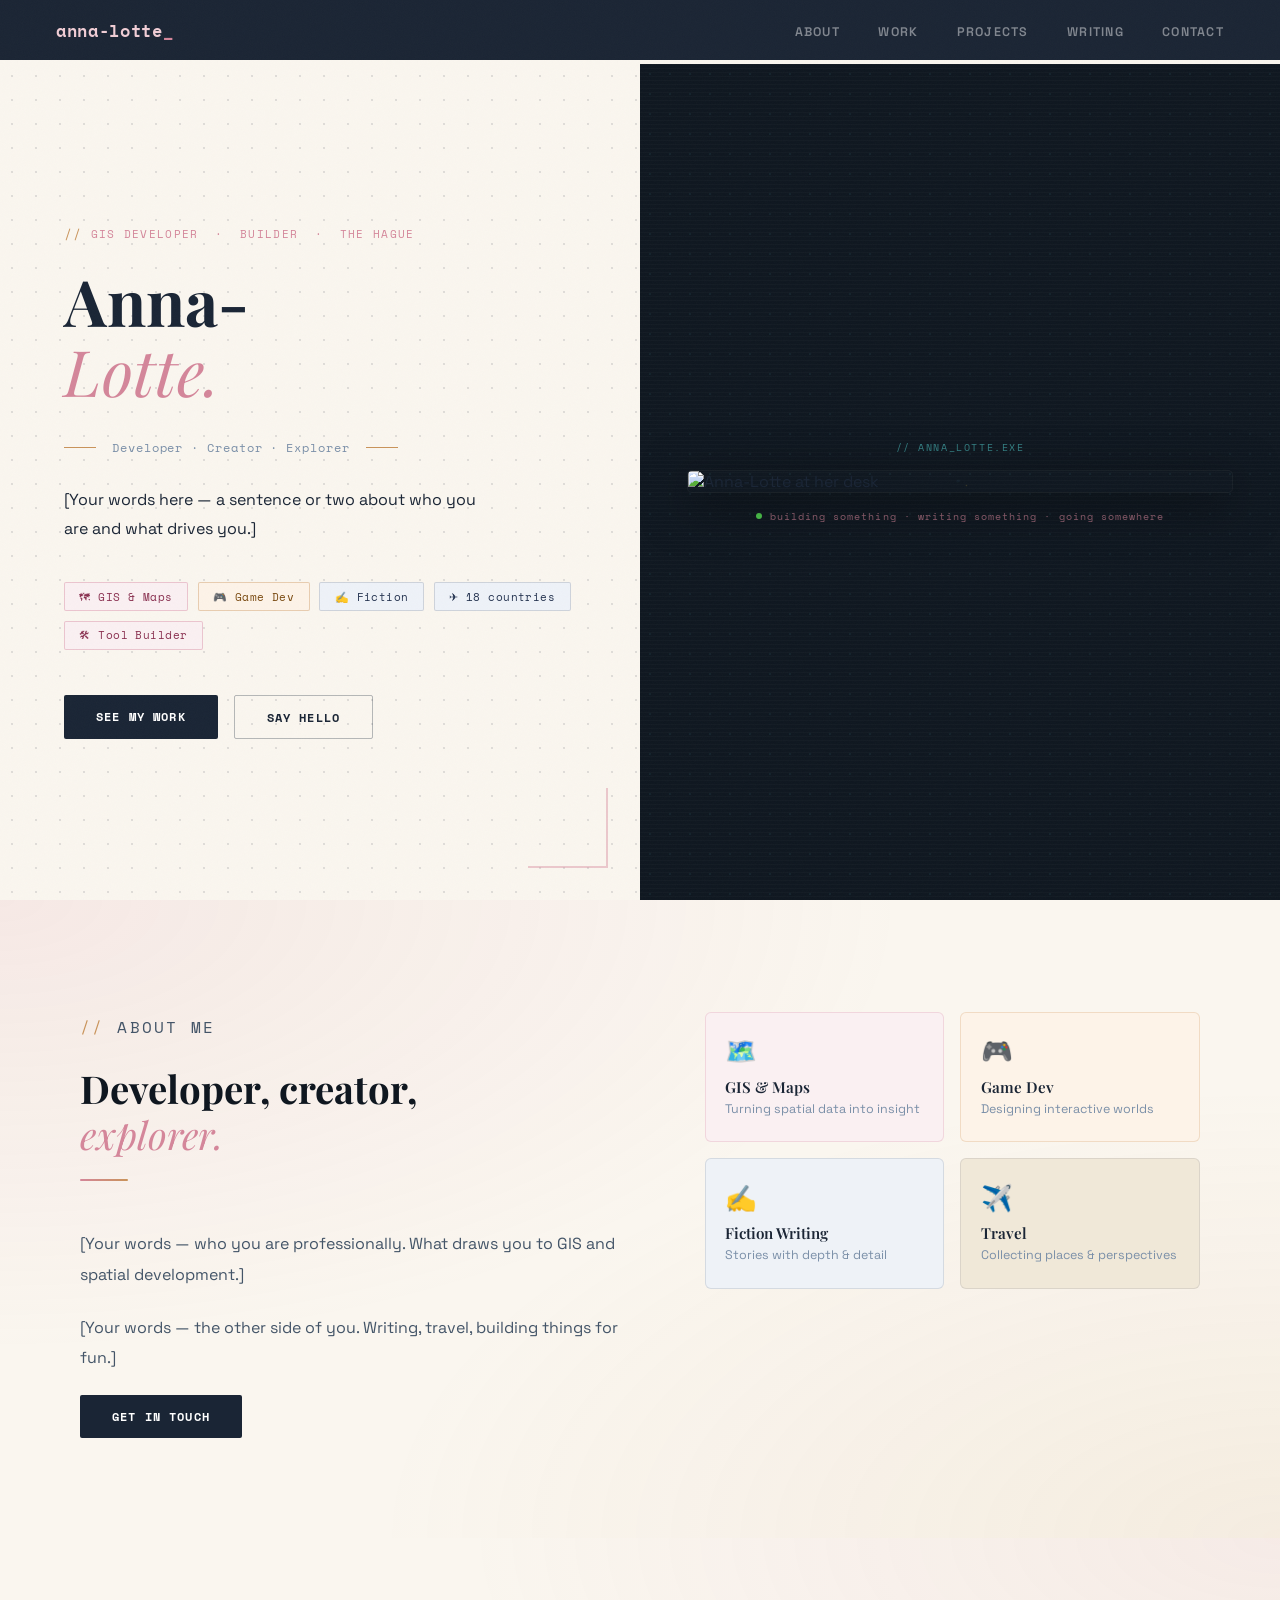
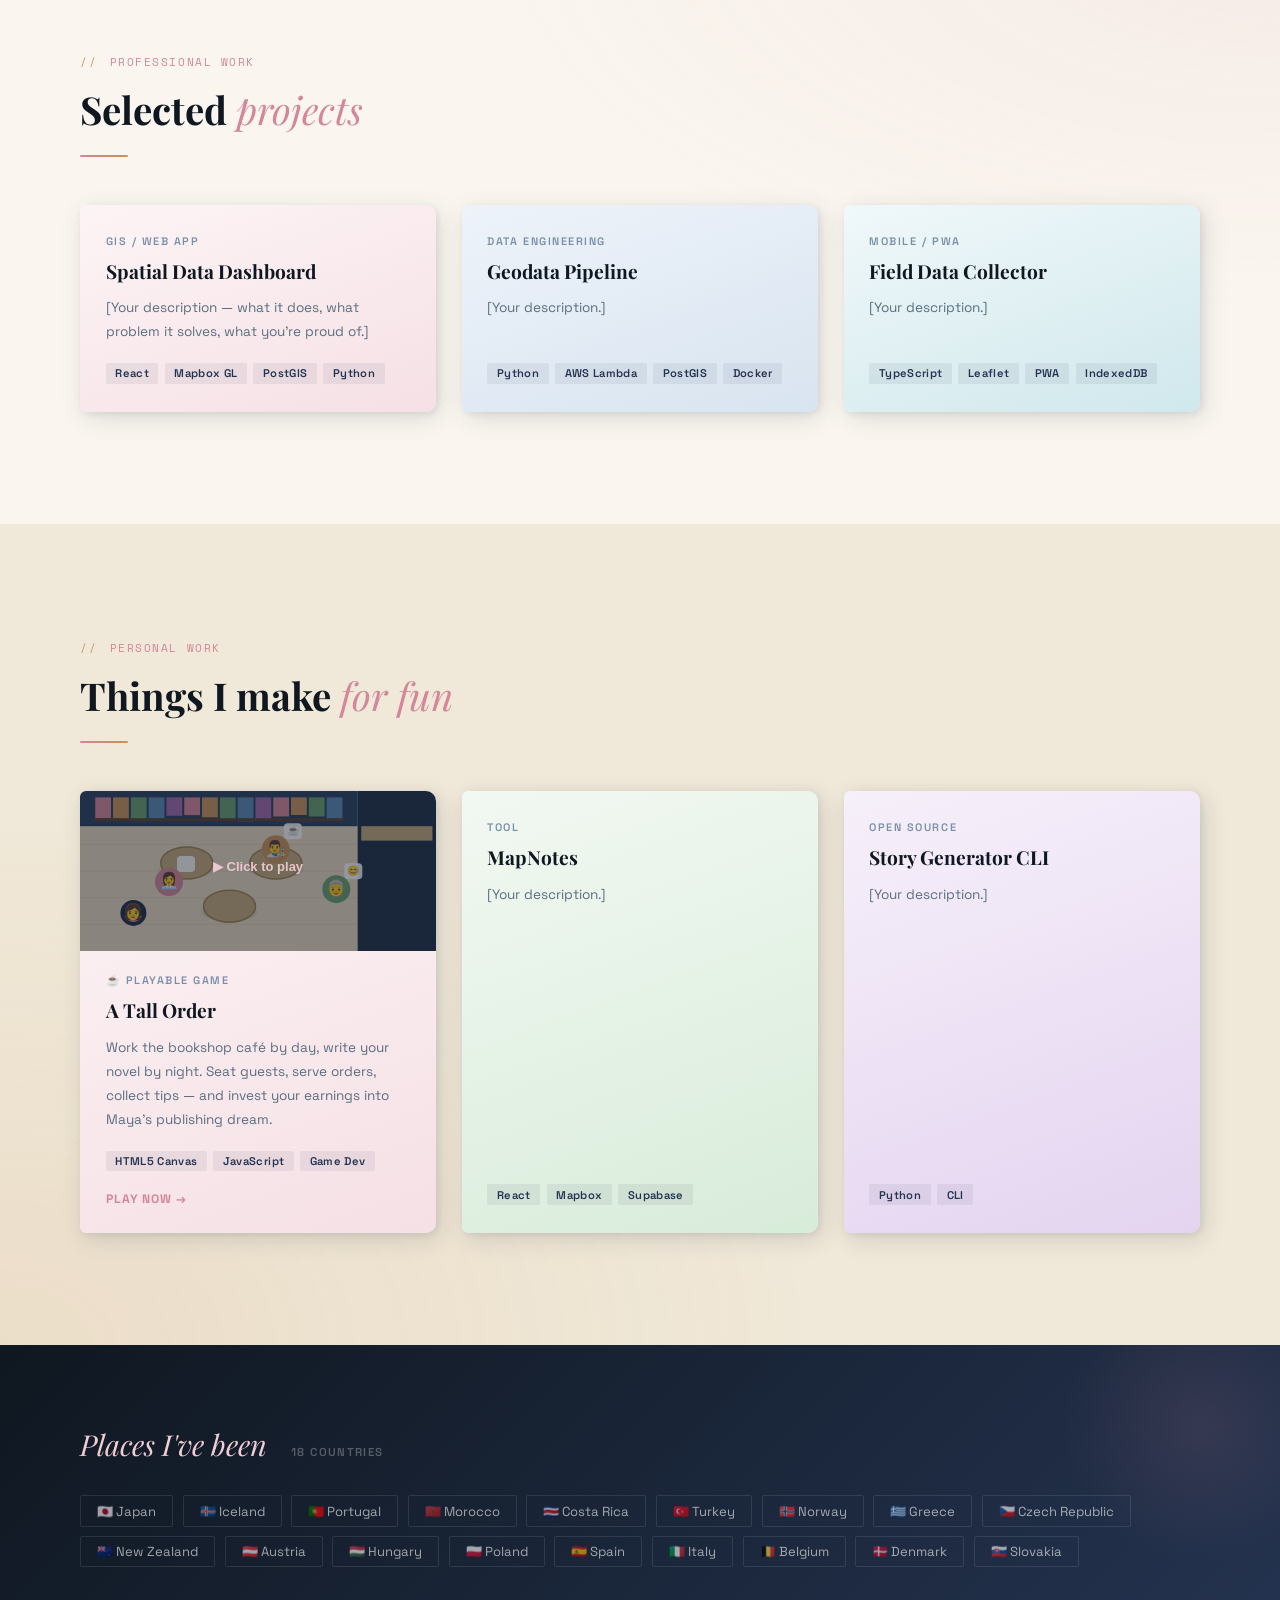
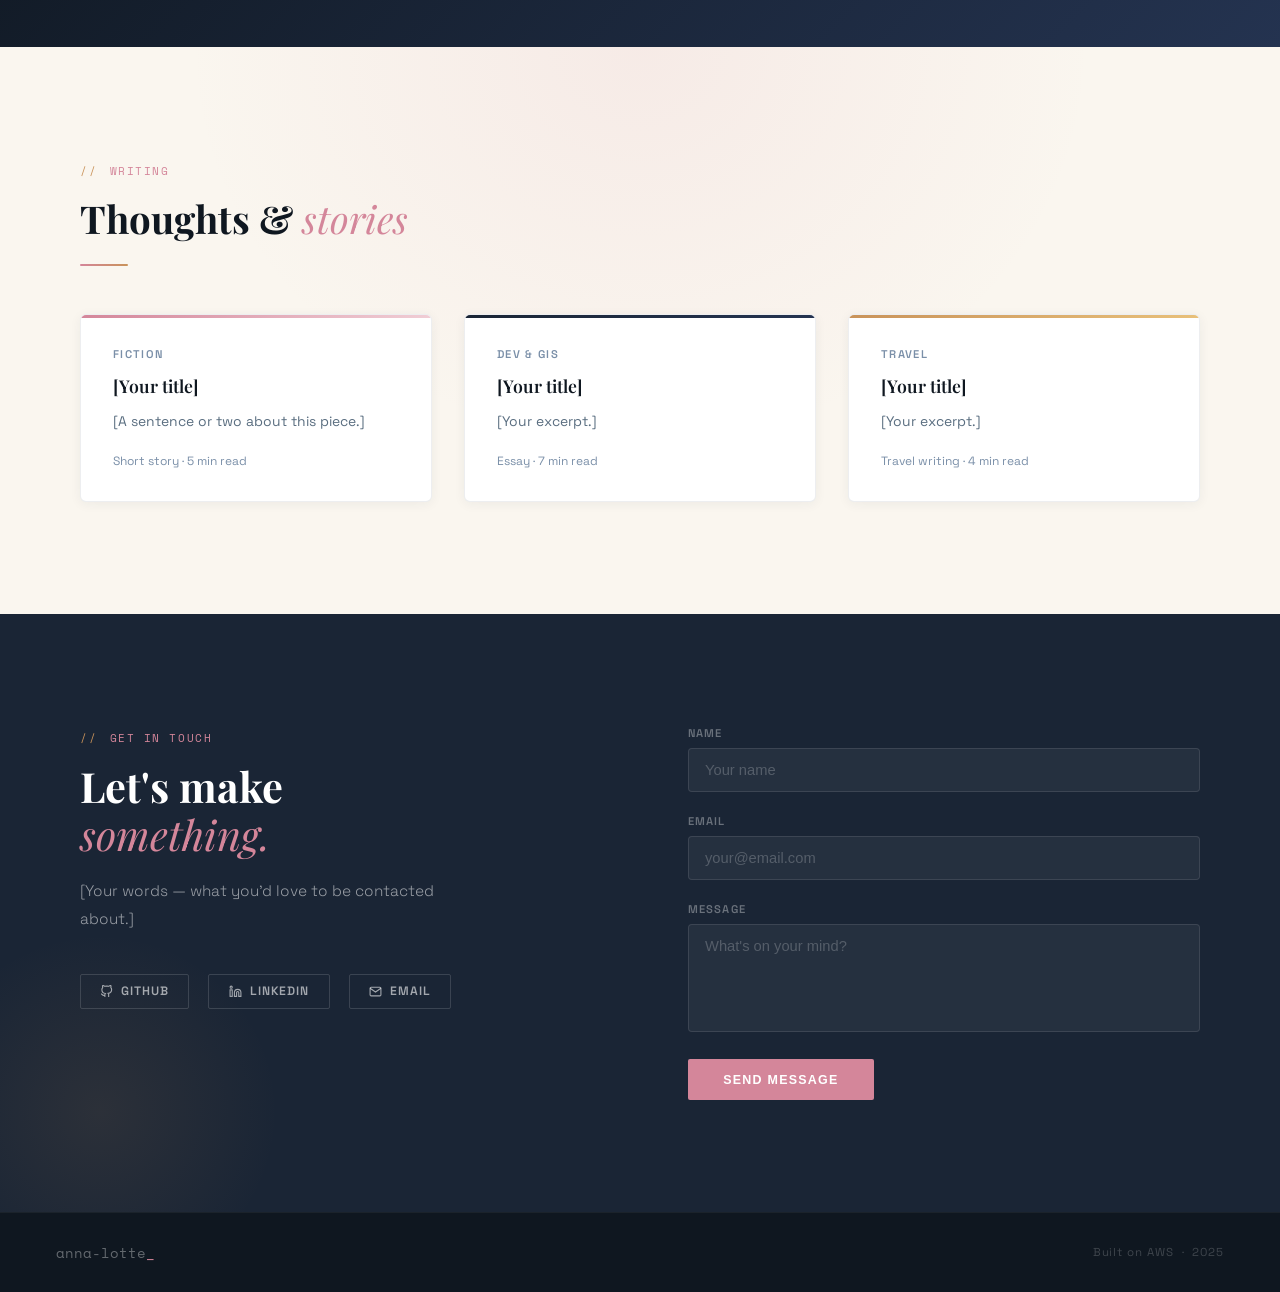
==== commit 0bb31ed5: "Update index.html" ====
--- a/index.html
+++ b/index.html
@@ -5,14 +5,14 @@
   <meta name="viewport" content="width=device-width, initial-scale=1.0"/>
   <title>Anna-Lotte</title>
   <link rel="preconnect" href="https://fonts.googleapis.com">
-  <link href="https://fonts.googleapis.com/css2?family=Lora:ital,wght@0,400;0,600;0,700;1,400;1,600&family=Nunito:wght@300;400;600&family=Petit+Formal+Script&display=swap" rel="stylesheet">
+  <link href="https://fonts.googleapis.com/css2?family=Space+Grotesk:wght@300;400;500;600;700&family=Playfair+Display:ital,wght@0,400;0,700;1,400&family=Space+Mono:ital,wght@0,400;0,700;1,400&display=swap" rel="stylesheet">
   <style>
     *,*::before,*::after{box-sizing:border-box;margin:0;padding:0}
 
     :root {
-      --navy:      #1e2d45;
-      --navy-deep: #141e2e;
-      --navy-mid:  #2a3f5e;
+      --navy:      #1a2535;
+      --navy-deep: #0f1720;
+      --navy-mid:  #243350;
       --rose:      #d4869a;
       --rose-light:#f0cdd5;
       --rose-pale: #faf0f2;
@@ -20,17 +20,18 @@
       --amber-pale:#fdf3e8;
       --cream:     #faf6ef;
       --parchment: #f0e8d8;
-      --warm-tan:  #e8d8c4;
-      --ink:       #1e2d45;
+      --pixel-green: #4ec94e;
+      --pixel-cyan:  #4ecfcf;
+      --ink:       #1a2535;
       --muted:     #7a8fa8;
-      --rule-light:rgba(30,45,69,0.12);
+      --rule-light:rgba(26,37,53,0.12);
       --rule-dark: rgba(255,255,255,0.1);
     }
 
     html { scroll-behavior: smooth; }
 
     body {
-      font-family: 'Nunito', sans-serif;
+      font-family: 'Space Grotesk', sans-serif;
       background: var(--cream);
       color: var(--ink);
       overflow-x: hidden;
@@ -55,11 +56,12 @@
     }
 
     .nav-logo {
-      font-family: 'Petit Formal Script', cursive;
-      font-size: 1.5rem;
+      font-family: 'Space Mono', monospace;
+      font-size: 1.05rem;
+      font-weight: 700;
       color: var(--rose-light);
       text-decoration: none;
-      letter-spacing: 0.02em;
+      letter-spacing: 0.04em;
     }
 
     .nav-links { display: flex; gap: 2.4rem; list-style: none; }
@@ -82,108 +84,110 @@
       padding-top: 64px;
     }
 
-    /* LEFT — navy, warm, rich */
+    /* LEFT — warm light side with subtle pixel grid */
     .hero-left {
-      background: var(--navy);
+      background: var(--cream);
       padding: 5rem 4rem;
       display: flex; flex-direction: column; justify-content: center;
       position: relative; overflow: hidden;
     }
 
-    /* decorative corner flourish */
+    /* Pixel dot grid overlay */
     .hero-left::before {
       content: '';
-      position: absolute; top: 2rem; left: 2rem;
-      width: 120px; height: 120px;
-      border-top: 2px solid rgba(212,134,154,0.3);
-      border-left: 2px solid rgba(212,134,154,0.3);
-      border-radius: 4px 0 0 0;
-      pointer-events: none;
-    }
+      position: absolute; inset: 0; pointer-events: none;
+      background-image: radial-gradient(circle, rgba(26,37,53,0.12) 1px, transparent 1px);
+      background-size: 24px 24px;
+      z-index: 0;
+    }
+
+    .hero-left > * { position: relative; z-index: 1; }
+
+    /* decorative pixel corner — top left */
     .hero-left::after {
       content: '';
       position: absolute; bottom: 2rem; right: 2rem;
-      width: 120px; height: 120px;
-      border-bottom: 2px solid rgba(201,147,90,0.3);
-      border-right: 2px solid rgba(201,147,90,0.3);
-      border-radius: 0 0 4px 0;
-      pointer-events: none;
+      width: 80px; height: 80px;
+      border-bottom: 2px solid rgba(212,134,154,0.4);
+      border-right: 2px solid rgba(212,134,154,0.4);
+      pointer-events: none; z-index: 1;
     }
 
     .hero-tag {
       display: inline-flex; align-items: center; gap: 0.5rem;
-      font-size: 0.72rem; font-weight: 600;
-      letter-spacing: 0.14em; text-transform: uppercase;
+      font-family: 'Space Mono', monospace;
+      font-size: 0.68rem; font-weight: 400;
+      letter-spacing: 0.12em; text-transform: uppercase;
       color: var(--rose);
-      margin-bottom: 2rem;
+      margin-bottom: 1.6rem;
       opacity: 0; animation: fadeUp 0.5s 0.1s forwards;
     }
-    .hero-tag::before, .hero-tag::after {
-      content: ''; flex: 1; height: 1px;
-      background: rgba(212,134,154,0.35);
-    }
-    .hero-tag::before { width: 24px; flex: none; }
-    .hero-tag::after  { width: 24px; flex: none; }
+    .hero-tag::before {
+      content: '//'; color: var(--amber); font-size: 0.8rem;
+    }
 
     .hero-name {
-      font-family: 'Lora', serif;
-      font-size: clamp(3.6rem, 5vw, 5.6rem);
+      font-family: 'Playfair Display', serif;
+      font-size: clamp(3.6rem, 5vw, 5.8rem);
       font-weight: 700;
       line-height: 1.0;
-      color: #fff;
-      margin-bottom: 0.15rem;
+      color: var(--ink);
+      margin-bottom: 0.2rem;
       opacity: 0; animation: fadeUp 0.7s 0.2s forwards;
     }
 
     .hero-name-line2 {
-      font-family: 'Lora', serif;
-      font-size: clamp(3.6rem, 5vw, 5.6rem);
+      font-family: 'Playfair Display', serif;
+      font-size: clamp(3.6rem, 5vw, 5.8rem);
       font-weight: 400;
       font-style: italic;
       line-height: 1.1;
       color: var(--rose);
-      margin-bottom: 2.2rem;
+      margin-bottom: 2rem;
       opacity: 0; animation: fadeUp 0.7s 0.3s forwards;
     }
 
     .hero-divider {
       display: flex; align-items: center; gap: 1rem;
-      margin-bottom: 2rem;
+      margin-bottom: 1.8rem;
       opacity: 0; animation: fadeUp 0.5s 0.45s forwards;
     }
-    .hero-divider span { width: 40px; height: 1px; background: var(--amber); display: block; }
+    .hero-divider span { width: 32px; height: 1px; background: var(--amber); display: block; }
     .hero-divider em {
-      font-family: 'Lora', serif;
-      font-style: italic;
-      font-size: 0.9rem;
-      color: var(--amber);
+      font-family: 'Space Mono', monospace;
+      font-style: normal;
+      font-size: 0.72rem;
+      color: var(--muted);
+      letter-spacing: 0.08em;
     }
 
     .hero-desc {
       font-size: 1rem;
       line-height: 1.85;
-      color: rgba(255,255,255,0.65);
-      font-weight: 300;
+      color: var(--ink);
+      opacity: 0.75;
+      font-weight: 400;
       max-width: 420px;
-      margin-bottom: 2.8rem;
+      margin-bottom: 2.4rem;
       opacity: 0; animation: fadeUp 0.7s 0.55s forwards;
     }
 
     .hero-chips {
       display: flex; flex-wrap: wrap; gap: 0.6rem;
-      margin-bottom: 3rem;
+      margin-bottom: 2.8rem;
       opacity: 0; animation: fadeUp 0.6s 0.65s forwards;
     }
 
     .chip {
-      font-size: 0.76rem; font-weight: 600;
-      padding: 0.35rem 1rem;
+      font-family: 'Space Mono', monospace;
+      font-size: 0.68rem; font-weight: 400;
+      padding: 0.35rem 0.9rem;
       border-radius: 2px;
       letter-spacing: 0.04em;
     }
-    .chip-rose   { background: rgba(212,134,154,0.18); color: var(--rose-light); border: 1px solid rgba(212,134,154,0.3); }
-    .chip-amber  { background: rgba(201,147,90,0.18);  color: #e8b87a;           border: 1px solid rgba(201,147,90,0.3); }
-    .chip-mist   { background: rgba(255,255,255,0.07); color: rgba(255,255,255,0.6); border: 1px solid rgba(255,255,255,0.12); }
+    .chip-rose   { background: var(--rose-pale);  color: #8a3050; border: 1px solid rgba(212,134,154,0.4); }
+    .chip-amber  { background: var(--amber-pale); color: #7a4a10; border: 1px solid rgba(201,147,90,0.4); }
+    .chip-mist   { background: #eef2f8;           color: var(--navy-mid); border: 1px solid rgba(26,37,53,0.15); }
 
     .hero-cta {
       display: flex; gap: 1rem; flex-wrap: wrap;
@@ -192,110 +196,130 @@
 
     .btn-rose {
       padding: 0.8rem 2rem;
-      background: var(--rose);
+      background: var(--navy);
       color: #fff;
-      font-size: 0.78rem; font-weight: 600;
+      font-family: 'Space Mono', monospace;
+      font-size: 0.72rem; font-weight: 700;
       letter-spacing: 0.1em; text-transform: uppercase;
       text-decoration: none; border: none; cursor: pointer;
       border-radius: 2px;
       transition: background 0.2s, transform 0.15s;
     }
-    .btn-rose:hover { background: #c0728a; transform: translateY(-2px); }
+    .btn-rose:hover { background: var(--navy-mid); transform: translateY(-2px); }
 
     .btn-outline {
       padding: 0.8rem 2rem;
       background: transparent;
-      color: rgba(255,255,255,0.7);
-      font-size: 0.78rem; font-weight: 600;
+      color: var(--ink);
+      font-family: 'Space Mono', monospace;
+      font-size: 0.72rem; font-weight: 700;
       letter-spacing: 0.1em; text-transform: uppercase;
       text-decoration: none;
-      border: 1px solid rgba(255,255,255,0.2);
+      border: 1.5px solid rgba(26,37,53,0.3);
       border-radius: 2px;
       transition: border-color 0.2s, color 0.2s, transform 0.15s;
     }
-    .btn-outline:hover { border-color: rgba(255,255,255,0.5); color: #fff; transform: translateY(-2px); }
-
-    /* RIGHT — warm cream, globe scene */
+    .btn-outline:hover { border-color: var(--rose); color: var(--rose); transform: translateY(-2px); }
+
+    /* RIGHT — dark panel, pixel scene */
     .hero-right {
-      background: var(--parchment);
+      background: var(--navy-deep);
       display: flex; align-items: center; justify-content: center;
       padding: 4rem 3rem;
       position: relative; overflow: hidden;
       opacity: 0; animation: fadeIn 1.2s 0.3s forwards;
     }
 
-    /* decorative grid lines — like an old map */
+    /* Scanlines */
     .hero-right::before {
       content: '';
-      position: absolute; inset: 0;
-      background-image:
-        linear-gradient(rgba(30,45,69,0.04) 1px, transparent 1px),
-        linear-gradient(90deg, rgba(30,45,69,0.04) 1px, transparent 1px);
-      background-size: 40px 40px;
-      pointer-events: none;
-    }
-
-    .globe-scene {
+      position: absolute; inset: 0; pointer-events: none; z-index: 1;
+      background: repeating-linear-gradient(
+        0deg, transparent, transparent 3px,
+        rgba(255,255,255,0.018) 3px, rgba(255,255,255,0.018) 4px
+      );
+    }
+
+    /* Pixel dot grid */
+    .hero-right::after {
+      content: '';
+      position: absolute; inset: 0; pointer-events: none; z-index: 0;
+      background-image: radial-gradient(circle, rgba(78,201,201,0.07) 1px, transparent 1px);
+      background-size: 20px 20px;
+    }
+
+    .pixel-scene { position: relative; z-index: 2; display: flex; flex-direction: column; align-items: center; gap: 1rem; width: 100%; }
+
+    .scene-container {
       position: relative;
-      width: 440px; height: 480px;
-    }
-
-    .globe-rotate {
-      animation: globeSpin 40s linear infinite;
-      transform-origin: 50% 50%;
-    }
-    @keyframes globeSpin { from{transform:rotate(0deg)} to{transform:rotate(360deg)} }
-
-    @keyframes floatA {
-      0%,100%{transform:rotate(-6deg) translateY(0)}
-      50%     {transform:rotate(-6deg) translateY(-8px)}
-    }
-    @keyframes floatB {
-      0%,100%{transform:rotate(5deg) translateY(0)}
-      50%     {transform:rotate(5deg) translateY(-6px)}
-    }
-    @keyframes floatC {
-      0%,100%{transform:rotate(-3deg) translateY(0)}
-      50%     {transform:rotate(-3deg) translateY(-10px)}
-    }
-
-    .polaroid {
+      width: 100%;
+      max-width: 560px;
+      border-radius: 4px;
+      overflow: hidden;
+      box-shadow: 0 12px 48px rgba(0,0,0,0.5), 0 0 0 1px rgba(255,255,255,0.05);
+    }
+
+    .scene-img {
+      display: block;
+      width: 100%;
+      height: auto;
+      image-rendering: pixelated;
+    }
+
+    .scene-overlay {
       position: absolute;
-      background: #fff;
-      box-shadow: 3px 4px 18px rgba(30,45,69,0.18), 1px 1px 4px rgba(30,45,69,0.08);
-      padding: 7px 7px 28px 7px;
-    }
-    .polaroid-img { display: block; }
-    .polaroid-caption {
-      font-family: 'Lora', serif;
-      font-style: italic;
-      font-size: 10px;
-      color: #999;
-      text-align: center;
-      margin-top: 6px;
-    }
-
-    .pol-a { bottom: 12%; left: -5%;  animation: floatA 5.5s ease-in-out infinite; }
-    .pol-b { top: 3%;    right: -4%;  animation: floatB 4.8s ease-in-out infinite; animation-delay: 0.8s; }
-    .pol-c { bottom: 0%; right: 3%;   animation: floatC 6.2s ease-in-out infinite; animation-delay: 1.4s; }
+      inset: 0;
+      width: 100%;
+      height: 100%;
+    }
+
+    /* Hotspot zones — invisible until hover */
+    .hotspot {
+      cursor: pointer;
+      transition: fill 0.2s;
+    }
+    .hotspot:hover { fill: rgba(255,255,255,0.04); }
+
+    /* Tooltip labels — hidden by default, shown on parent hover */
+    a:hover .hotspot-label { opacity: 1 !important; }
+    .hotspot-label { transition: opacity 0.2s; }
+
+    .pixel-label {
+      font-family: 'Space Mono', monospace;
+      font-size: 0.62rem; color: rgba(78,201,201,0.6);
+      letter-spacing: 0.16em; text-transform: uppercase;
+    }
+
+    .pixel-status {
+      font-family: 'Space Mono', monospace;
+      font-size: 0.65rem; color: rgba(212,134,154,0.7);
+      letter-spacing: 0.1em;
+      display: flex; align-items: center; gap: 0.5rem;
+    }
+    .pixel-status-dot {
+      width: 6px; height: 6px; border-radius: 50%;
+      background: #4ec94e;
+      animation: blink 1.2s step-start infinite;
+    }
+    @keyframes blink { 0%,100%{opacity:1} 50%{opacity:0} }
 
     /* ══════════════ SECTION COMMONS ══════════════ */
     .section-inner { max-width: 1120px; margin: 0 auto; }
 
     .section-kicker {
       display: inline-flex; align-items: center; gap: 0.6rem;
-      font-size: 0.72rem; font-weight: 600;
+      font-family: 'Space Mono', monospace;
+      font-size: 0.68rem; font-weight: 400;
       letter-spacing: 0.14em; text-transform: uppercase;
       color: var(--rose);
       margin-bottom: 1rem;
     }
     .section-kicker::before {
-      content: ''; width: 20px; height: 1px;
-      background: var(--rose); display: block;
+      content: '//'; color: var(--amber); margin-right: 0.2rem;
     }
 
     .section-heading {
-      font-family: 'Lora', serif;
+      font-family: 'Playfair Display', serif;
       font-size: clamp(2rem, 3vw, 2.8rem);
       font-weight: 700;
       color: var(--navy-deep);
@@ -355,7 +379,7 @@
     .tile-parch  { background: var(--parchment);  border-color: rgba(30,45,69,0.1); }
 
     .tile-icon { font-size: 1.6rem; margin-bottom: 0.6rem; display: block; }
-    .tile-name { font-family: 'Lora', serif; font-size: 0.95rem; font-weight: 600; color: var(--navy); margin-bottom: 0.2rem; }
+    .tile-name { font-family: 'Playfair Display', serif; font-size: 0.95rem; font-weight: 600; color: var(--navy); margin-bottom: 0.2rem; }
     .tile-desc { font-size: 0.78rem; color: var(--muted); line-height: 1.5; }
 
     /* ══════════════ SKILLS ══════════════ */
@@ -472,7 +496,7 @@
     }
 
     .book-title {
-      font-family: 'Lora', serif;
+      font-family: 'Playfair Display', serif;
       font-size: 1.2rem; font-weight: 700;
       color: var(--navy-deep);
       line-height: 1.3; margin-bottom: 0.8rem;
@@ -520,7 +544,7 @@
     }
 
     .travel-heading {
-      font-family: 'Lora', serif;
+      font-family: 'Playfair Display', serif;
       font-size: 1.8rem; font-weight: 400; font-style: italic;
       color: var(--rose-light);
     }
@@ -589,7 +613,7 @@
     }
 
     .writing-title {
-      font-family: 'Lora', serif;
+      font-family: 'Playfair Display', serif;
       font-size: 1.1rem; font-weight: 600;
       color: var(--navy-deep); line-height: 1.4;
       margin-bottom: 0.7rem;
@@ -627,7 +651,7 @@
     }
 
     .contact-heading {
-      font-family: 'Lora', serif;
+      font-family: 'Playfair Display', serif;
       font-size: 2.6rem; font-weight: 700;
       color: #fff; line-height: 1.15;
       margin-bottom: 1.2rem;
@@ -714,9 +738,9 @@
     }
 
     .footer-sig {
-      font-family: 'Petit Formal Script', cursive;
-      font-size: 1.3rem;
-      color: rgba(212,134,154,0.6);
+      font-family: 'Space Mono', monospace;
+      font-size: 0.88rem;
+      color: rgba(255,255,255,0.35);
     }
 
     .footer-copy {
@@ -755,7 +779,7 @@
 
 <!-- NAV -->
 <nav>
-  <a href="#" class="nav-logo">Anna-Lotte</a>
+  <a href="#" class="nav-logo">anna-lotte<span style="color:var(--rose)">_</span></a>
   <ul class="nav-links">
     <li><a href="#about">About</a></li>
     <li><a href="#work-projects">Work</a></li>
@@ -769,7 +793,7 @@
 <section class="hero" id="home">
 
   <div class="hero-left">
-    <p class="hero-tag">GIS Developer &nbsp;·&nbsp; Builder &nbsp;·&nbsp; Utrecht</p>
+    <p class="hero-tag">GIS Developer &nbsp;·&nbsp; Builder &nbsp;·&nbsp; The Hague</p>
     <h1 class="hero-name">Anna-</h1>
     <h1 class="hero-name-line2">Lotte.</h1>
     <div class="hero-divider">
@@ -792,100 +816,127 @@
   </div>
 
   <div class="hero-right">
-    <div class="globe-scene">
-
-      <!-- Globe -->
-      <svg width="310" height="310" viewBox="0 0 340 340" style="position:absolute;top:50%;left:50%;transform:translate(-50%,-54%);" xmlns="http://www.w3.org/2000/svg">
-        <defs>
-          <clipPath id="gc2"><circle cx="170" cy="170" r="148"/></clipPath>
-          <radialGradient id="gg2" cx="38%" cy="32%">
-            <stop offset="0%"   stop-color="#d4e8f4"/>
-            <stop offset="55%"  stop-color="#b8d4ec"/>
-            <stop offset="100%" stop-color="#9abcd8"/>
+    <div class="pixel-scene">
+      <div class="pixel-label">// anna_lotte.exe</div>
+
+      <div class="scene-container">
+        <img src="assets/desk-scene.png" class="scene-img" alt="Anna-Lotte at her desk"/>
+
+        <svg class="scene-overlay" viewBox="0 0 1402 1122" xmlns="http://www.w3.org/2000/svg">
+
+          <!-- ── STEAM from coffee mug ── -->
+          <!-- mug is ~939, 650 — steam rises above it -->
+          <g class="steam" opacity="0.7">
+            <path d="M930 620 Q924 600 932 582 Q940 564 934 548" stroke="rgba(255,255,255,0.6)" stroke-width="3" fill="none" stroke-linecap="round">
+              <animate attributeName="opacity" values="0;0.7;0.5;0;0" dur="2.8s" repeatCount="indefinite" begin="0s"/>
+              <animateTransform attributeName="transform" type="translate" values="0,0;-3,-12;-5,-24" dur="2.8s" repeatCount="indefinite" begin="0s"/>
+            </path>
+            <path d="M950 625 Q956 604 948 585 Q940 567 948 550" stroke="rgba(255,255,255,0.5)" stroke-width="2.5" fill="none" stroke-linecap="round">
+              <animate attributeName="opacity" values="0;0;0.6;0.4;0" dur="2.8s" repeatCount="indefinite" begin="0.9s"/>
+              <animateTransform attributeName="transform" type="translate" values="0,0;4,-10;6,-22" dur="2.8s" repeatCount="indefinite" begin="0.9s"/>
+            </path>
+            <path d="M940 618 Q933 597 940 578 Q947 559 941 542" stroke="rgba(255,255,255,0.4)" stroke-width="2" fill="none" stroke-linecap="round">
+              <animate attributeName="opacity" values="0;0.5;0.3;0" dur="3.2s" repeatCount="indefinite" begin="1.6s"/>
+              <animateTransform attributeName="transform" type="translate" values="0,0;2,-14;0,-28" dur="3.2s" repeatCount="indefinite" begin="1.6s"/>
+            </path>
+          </g>
+
+          <!-- ── CANDLE FLICKER ── -->
+          <!-- candle at ~1044, 760 -->
+          <g class="candle-flame">
+            <ellipse cx="1044" cy="748" rx="7" ry="11" fill="#ffcc44" opacity="0.85">
+              <animate attributeName="rx" values="7;5;8;6;7" dur="0.3s" repeatCount="indefinite"/>
+              <animate attributeName="ry" values="11;13;10;12;11" dur="0.3s" repeatCount="indefinite"/>
+              <animate attributeName="opacity" values="0.85;0.75;0.9;0.8;0.85" dur="0.4s" repeatCount="indefinite"/>
+              <animateTransform attributeName="transform" type="translate" values="0,0;1,-1;-1,0;0,1;0,0" dur="0.3s" repeatCount="indefinite"/>
+            </ellipse>
+            <ellipse cx="1044" cy="750" rx="4" ry="6" fill="#fff9a0" opacity="0.9">
+              <animate attributeName="rx" values="4;3;5;4;4" dur="0.3s" repeatCount="indefinite"/>
+              <animate attributeName="opacity" values="0.9;0.8;1;0.85;0.9" dur="0.25s" repeatCount="indefinite"/>
+            </ellipse>
+            <!-- warm glow -->
+            <radialGradient id="candleGlow" cx="50%" cy="50%">
+              <stop offset="0%" stop-color="#ffcc44" stop-opacity="0.25"/>
+              <stop offset="100%" stop-color="#ffcc44" stop-opacity="0"/>
+            </radialGradient>
+            <ellipse cx="1044" cy="790" rx="80" ry="50" fill="url(#candleGlow)">
+              <animate attributeName="rx" values="80;70;90;75;80" dur="0.8s" repeatCount="indefinite"/>
+              <animate attributeName="opacity" values="0.8;0.6;1;0.7;0.8" dur="0.8s" repeatCount="indefinite"/>
+            </ellipse>
+          </g>
+
+          <!-- ── BLINKING CURSOR on laptop screen ── -->
+          <!-- screen roughly 490-730 x, 390-700 y — cursor at bottom of code -->
+          <rect class="cursor-blink" x="576" y="618" width="8" height="16" fill="#4ec94e" rx="1">
+            <animate attributeName="opacity" values="1;1;0;0;1" dur="1.1s" repeatCount="indefinite"/>
+          </rect>
+
+          <!-- ── SCREEN GLOW — subtle pulse on laptop ── -->
+          <radialGradient id="screenGlow" cx="50%" cy="50%">
+            <stop offset="0%" stop-color="#4a8ab4" stop-opacity="0.15"/>
+            <stop offset="100%" stop-color="#4a8ab4" stop-opacity="0"/>
           </radialGradient>
-          <radialGradient id="gs2" cx="33%" cy="28%">
-            <stop offset="0%"  stop-color="white" stop-opacity="0.45"/>
-            <stop offset="65%" stop-color="white" stop-opacity="0"/>
-          </radialGradient>
-        </defs>
-        <circle cx="170" cy="170" r="148" fill="url(#gg2)"/>
-        <g clip-path="url(#gc2)" class="globe-rotate">
-          <path d="M168 90 Q175 85 182 88 L186 95 Q183 100 178 102 L172 105 Q165 103 163 97 Z" fill="#b8ccb0"/>
-          <path d="M155 95 Q162 90 168 90 L163 97 Q160 102 155 100 Z" fill="#b8ccb0"/>
-          <path d="M162 78 Q168 72 174 75 L176 83 Q170 86 165 84 Z" fill="#b8ccb0"/>
-          <path d="M148 87 Q153 84 157 86 L158 93 Q154 95 150 93 Z" fill="#b8ccb0"/>
-          <path d="M160 112 Q170 108 180 112 L185 130 Q182 155 178 165 Q170 172 162 165 Q156 152 155 132 Z" fill="#b8ccb0"/>
-          <path d="M186 88 Q210 82 238 88 L248 100 Q255 115 252 130 L240 138 Q220 140 200 135 L186 120 Q183 105 186 88 Z" fill="#b8ccb0"/>
-          <path d="M252 100 Q258 97 263 100 L264 108 Q260 112 255 110 Z" fill="#b8ccb0"/>
-          <path d="M230 160 Q248 155 260 162 L265 175 Q260 188 248 190 Q236 188 228 178 Z" fill="#b8ccb0"/>
-          <path d="M80 90 Q95 84 110 88 L115 105 Q112 125 108 140 Q100 148 90 145 L82 128 Q78 108 80 90 Z" fill="#b8ccb0"/>
-          <path d="M90 148 Q98 144 105 148 L108 165 Q106 185 100 195 Q93 198 88 193 L85 175 Q84 160 90 148 Z" fill="#b8ccb0"/>
-          <path d="M100 200 Q112 196 120 202 L122 220 Q118 245 110 258 Q102 260 96 252 Q90 238 92 218 Z" fill="#b8ccb0"/>
-          <ellipse cx="170" cy="170" rx="148" ry="30"  fill="none" stroke="white" stroke-width="0.6" stroke-opacity="0.3"/>
-          <ellipse cx="170" cy="170" rx="148" ry="75"  fill="none" stroke="white" stroke-width="0.6" stroke-opacity="0.22"/>
-          <ellipse cx="170" cy="170" rx="148" ry="120" fill="none" stroke="white" stroke-width="0.6" stroke-opacity="0.22"/>
-          <ellipse cx="170" cy="170" rx="30"  ry="148" fill="none" stroke="white" stroke-width="0.6" stroke-opacity="0.22"/>
-          <ellipse cx="170" cy="170" rx="75"  ry="148" fill="none" stroke="white" stroke-width="0.6" stroke-opacity="0.22"/>
-          <ellipse cx="170" cy="170" rx="120" ry="148" fill="none" stroke="white" stroke-width="0.6" stroke-opacity="0.22"/>
-          <circle cx="170" cy="94"  r="4" fill="#d4869a" stroke="white" stroke-width="1.5"/>
-          <circle cx="258" cy="104" r="4" fill="#d4869a" stroke="white" stroke-width="1.5"/>
-          <circle cx="143" cy="84"  r="4" fill="#d4869a" stroke="white" stroke-width="1.5"/>
-          <circle cx="155" cy="108" r="4" fill="#d4869a" stroke="white" stroke-width="1.5"/>
-          <circle cx="164" cy="118" r="4" fill="#d4869a" stroke="white" stroke-width="1.5"/>
-          <circle cx="248" cy="164" r="4" fill="#d4869a" stroke="white" stroke-width="1.5"/>
-          <circle cx="96"  cy="155" r="4" fill="#d4869a" stroke="white" stroke-width="1.5"/>
-        </g>
-        <circle cx="170" cy="170" r="148" fill="none" stroke="#9ab4c8" stroke-width="1.2"/>
-        <circle cx="170" cy="170" r="148" fill="url(#gs2)"/>
-      </svg>
-
-      <!-- Polaroid A — Japan -->
-      <div class="polaroid pol-a" style="width:114px;">
-        <svg class="polaroid-img" width="100" height="76" viewBox="0 0 100 76">
-          <rect width="100" height="76" fill="#f0e4d0"/>
-          <rect width="100" height="50" fill="#ecd8b8"/>
-          <rect y="50" width="100" height="26" fill="#d8c8a8"/>
-          <rect x="28" y="46" width="5" height="20" fill="#9b4a2a"/>
-          <rect x="67" y="46" width="5" height="20" fill="#9b4a2a"/>
-          <rect x="22" y="36" width="56" height="6" rx="1" fill="#9b4a2a"/>
-          <rect x="27" y="43" width="46" height="4" fill="#9b4a2a"/>
-          <circle cx="75" cy="22" r="10" fill="#c46840" opacity="0.7"/>
-          <rect y="62" width="100" height="14" fill="#7a9e78"/>
+          <ellipse cx="605" cy="530" rx="140" ry="100" fill="url(#screenGlow)">
+            <animate attributeName="opacity" values="0.6;1;0.6" dur="3s" repeatCount="indefinite"/>
+          </ellipse>
+
+          <!-- ══════════════════════════════════════════
+               INTERACTIVE HOTSPOTS
+               Each is a transparent clickable zone
+               with a hover tooltip + redirect
+          ═══════════════════════════════════════════ -->
+
+          <!-- HOTSPOT 1: Laptop screen → See my work -->
+          <a href="#work-projects">
+            <rect class="hotspot" x="460" y="370" width="320" height="340" rx="8" fill="transparent"/>
+            <g class="hotspot-label" opacity="0">
+              <rect x="500" y="490" width="200" height="46" rx="6" fill="rgba(15,23,32,0.88)"/>
+              <rect x="500" y="490" width="200" height="3"  rx="2" fill="#4ec94e"/>
+              <text x="600" y="511" text-anchor="middle" font-family="Space Mono, monospace" font-size="11" fill="#4ec94e" font-weight="700">→ see my work</text>
+              <text x="600" y="527" text-anchor="middle" font-family="Space Mono, monospace" font-size="9"  fill="rgba(255,255,255,0.5)">GIS · apps · tools</text>
+            </g>
+          </a>
+
+          <!-- HOTSPOT 2: World map → Travel / About -->
+          <a href="#about">
+            <rect class="hotspot" x="740" y="30" width="590" height="340" rx="8" fill="transparent"/>
+            <g class="hotspot-label" opacity="0">
+              <rect x="880" y="175" width="200" height="46" rx="6" fill="rgba(15,23,32,0.88)"/>
+              <rect x="880" y="175" width="200" height="3"  rx="2" fill="#d4869a"/>
+              <text x="980" y="196" text-anchor="middle" font-family="Space Mono, monospace" font-size="11" fill="#d4869a" font-weight="700">→ about me</text>
+              <text x="980" y="212" text-anchor="middle" font-family="Space Mono, monospace" font-size="9"  fill="rgba(255,255,255,0.5)">18 countries · explorer</text>
+            </g>
+          </a>
+
+          <!-- HOTSPOT 3: Notebook → Writing -->
+          <a href="#blog">
+            <rect class="hotspot" x="540" y="740" width="440" height="280" rx="8" fill="transparent"/>
+            <g class="hotspot-label" opacity="0">
+              <rect x="660" y="840" width="200" height="46" rx="6" fill="rgba(15,23,32,0.88)"/>
+              <rect x="660" y="840" width="200" height="3"  rx="2" fill="#c9935a"/>
+              <text x="760" y="861" text-anchor="middle" font-family="Space Mono, monospace" font-size="11" fill="#c9935a" font-weight="700">→ my writing</text>
+              <text x="760" y="877" text-anchor="middle" font-family="Space Mono, monospace" font-size="9"  fill="rgba(255,255,255,0.5)">fiction · essays · travel</text>
+            </g>
+          </a>
+
+          <!-- HOTSPOT 4: Bookshelf → Personal projects -->
+          <a href="#personal-projects">
+            <rect class="hotspot" x="220" y="0" width="480" height="185" rx="8" fill="transparent"/>
+            <g class="hotspot-label" opacity="0">
+              <rect x="300" y="80" width="200" height="46" rx="6" fill="rgba(15,23,32,0.88)"/>
+              <rect x="300" y="80" width="200" height="3"  rx="2" fill="#8a6aaa"/>
+              <text x="400" y="101" text-anchor="middle" font-family="Space Mono, monospace" font-size="11" fill="#c9b4e8" font-weight="700">→ my projects</text>
+              <text x="400" y="117" text-anchor="middle" font-family="Space Mono, monospace" font-size="9"  fill="rgba(255,255,255,0.5)">games · tools · ideas</text>
+            </g>
+          </a>
+
         </svg>
-        <div class="polaroid-caption">Tokyo</div>
       </div>
 
-      <!-- Polaroid B — Iceland -->
-      <div class="polaroid pol-b" style="width:108px;">
-        <svg class="polaroid-img" width="94" height="72" viewBox="0 0 94 72">
-          <rect width="94" height="72" fill="#18243c"/>
-          <path d="M0 26 Q24 16 47 24 Q70 32 94 22 L94 34 Q70 44 47 36 Q24 28 0 38 Z" fill="#5a9878" opacity="0.55"/>
-          <path d="M0 34 Q24 28 47 36 Q70 44 94 34 L94 42 Q70 50 47 44 Q24 36 0 46 Z" fill="#7878b8" opacity="0.45"/>
-          <rect y="58" width="94" height="14" fill="#d8e4ec"/>
-          <polygon points="28,58 50,24 72,58" fill="#2c3c50"/>
-          <polygon points="38,58 50,34 62,58" fill="#d8e4ec" opacity="0.45"/>
-        </svg>
-        <div class="polaroid-caption">Iceland</div>
+      <div class="pixel-status">
+        <span class="pixel-status-dot"></span>
+        building something · writing something · going somewhere
       </div>
-
-      <!-- Polaroid C — Morocco -->
-      <div class="polaroid pol-c" style="width:106px;">
-        <svg class="polaroid-img" width="92" height="70" viewBox="0 0 92 70">
-          <rect width="92" height="70" fill="#f0e4cc"/>
-          <rect y="42" width="92" height="28" fill="#e0cca8"/>
-          <path d="M28 70 L28 38 Q46 22 64 38 L64 70 Z" fill="#b07040"/>
-          <path d="M33 70 L33 40 Q46 27 59 40 L59 70 Z" fill="#f0e4cc"/>
-          <rect x="37" y="48" width="5" height="5" fill="#6aaa7a" opacity="0.85"/>
-          <rect x="46" y="48" width="5" height="5" fill="#6a8aaa" opacity="0.85"/>
-          <rect x="37" y="57" width="5" height="5" fill="#c07858" opacity="0.85"/>
-          <rect x="46" y="57" width="5" height="5" fill="#b89850" opacity="0.85"/>
-          <rect x="72" y="44" width="3" height="26" fill="#987030"/>
-          <path d="M74 44 Q60 34 57 25" stroke="#4a7a3a" stroke-width="3" fill="none"/>
-          <path d="M74 44 Q88 32 91 23" stroke="#4a7a3a" stroke-width="3" fill="none"/>
-        </svg>
-        <div class="polaroid-caption">Fez</div>
-      </div>
-
     </div>
   </div>
 </section>
@@ -1003,7 +1054,7 @@
           <div style="padding:1.4rem 1.6rem 1.6rem;">
             <p class="book-genre">☕ Playable Game</p>
             <h3 class="book-title">A Tall Order</h3>
-            <p class="book-desc">Work the bookshop café by day, write your novel by night. Seat guests, serve orders, collect tips — and invest your earnings into Anna's publishing dream.</p>
+            <p class="book-desc">Work the bookshop café by day, write your novel by night. Seat guests, serve orders, collect tips — and invest your earnings into Maya's publishing dream.</p>
             <div class="book-tags">
               <span class="book-tag">HTML5 Canvas</span>
               <span class="book-tag">JavaScript</span>
@@ -1141,7 +1192,7 @@
 
 <!-- FOOTER -->
 <footer>
-  <span class="footer-sig">Anna-Lotte</span>
+  <span class="footer-sig">anna-lotte<span style="color:var(--rose)">_</span></span>
   <span class="footer-copy">Built on AWS &nbsp;·&nbsp; 2025</span>
 </footer>
 
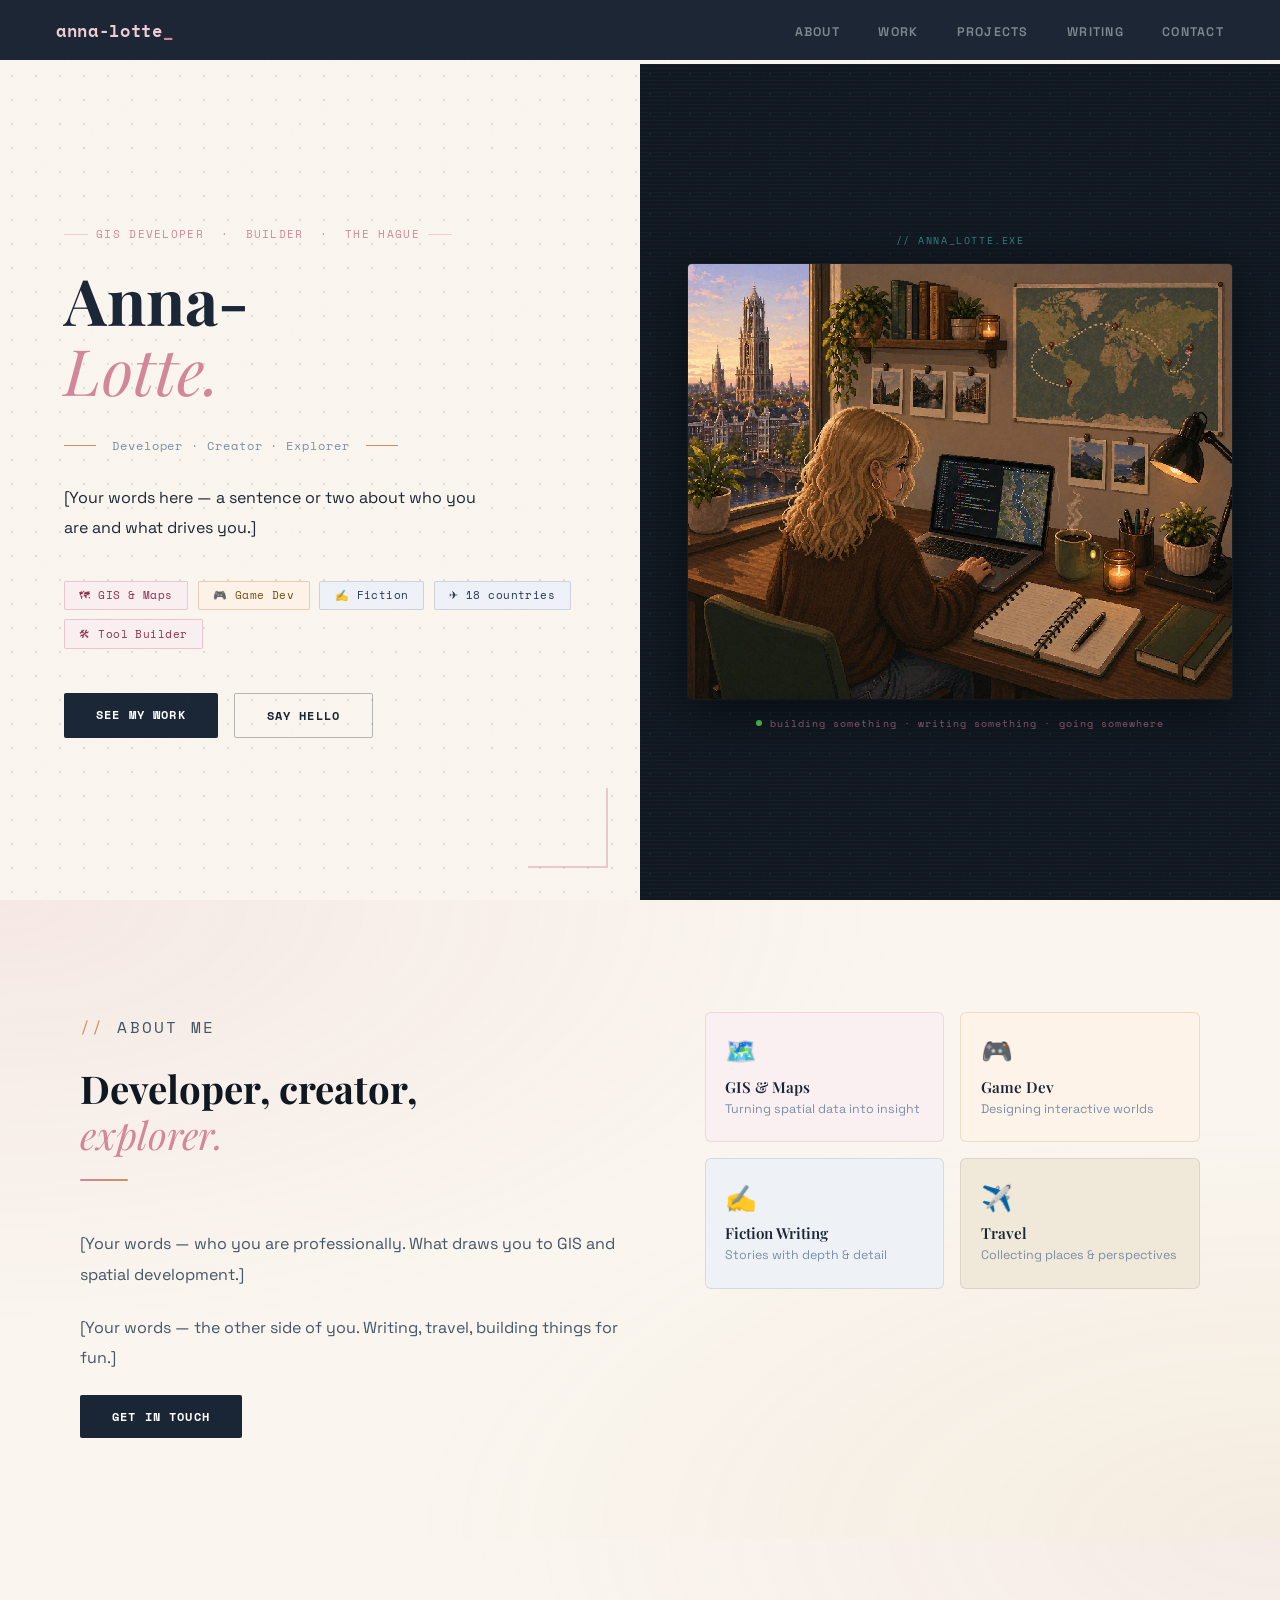
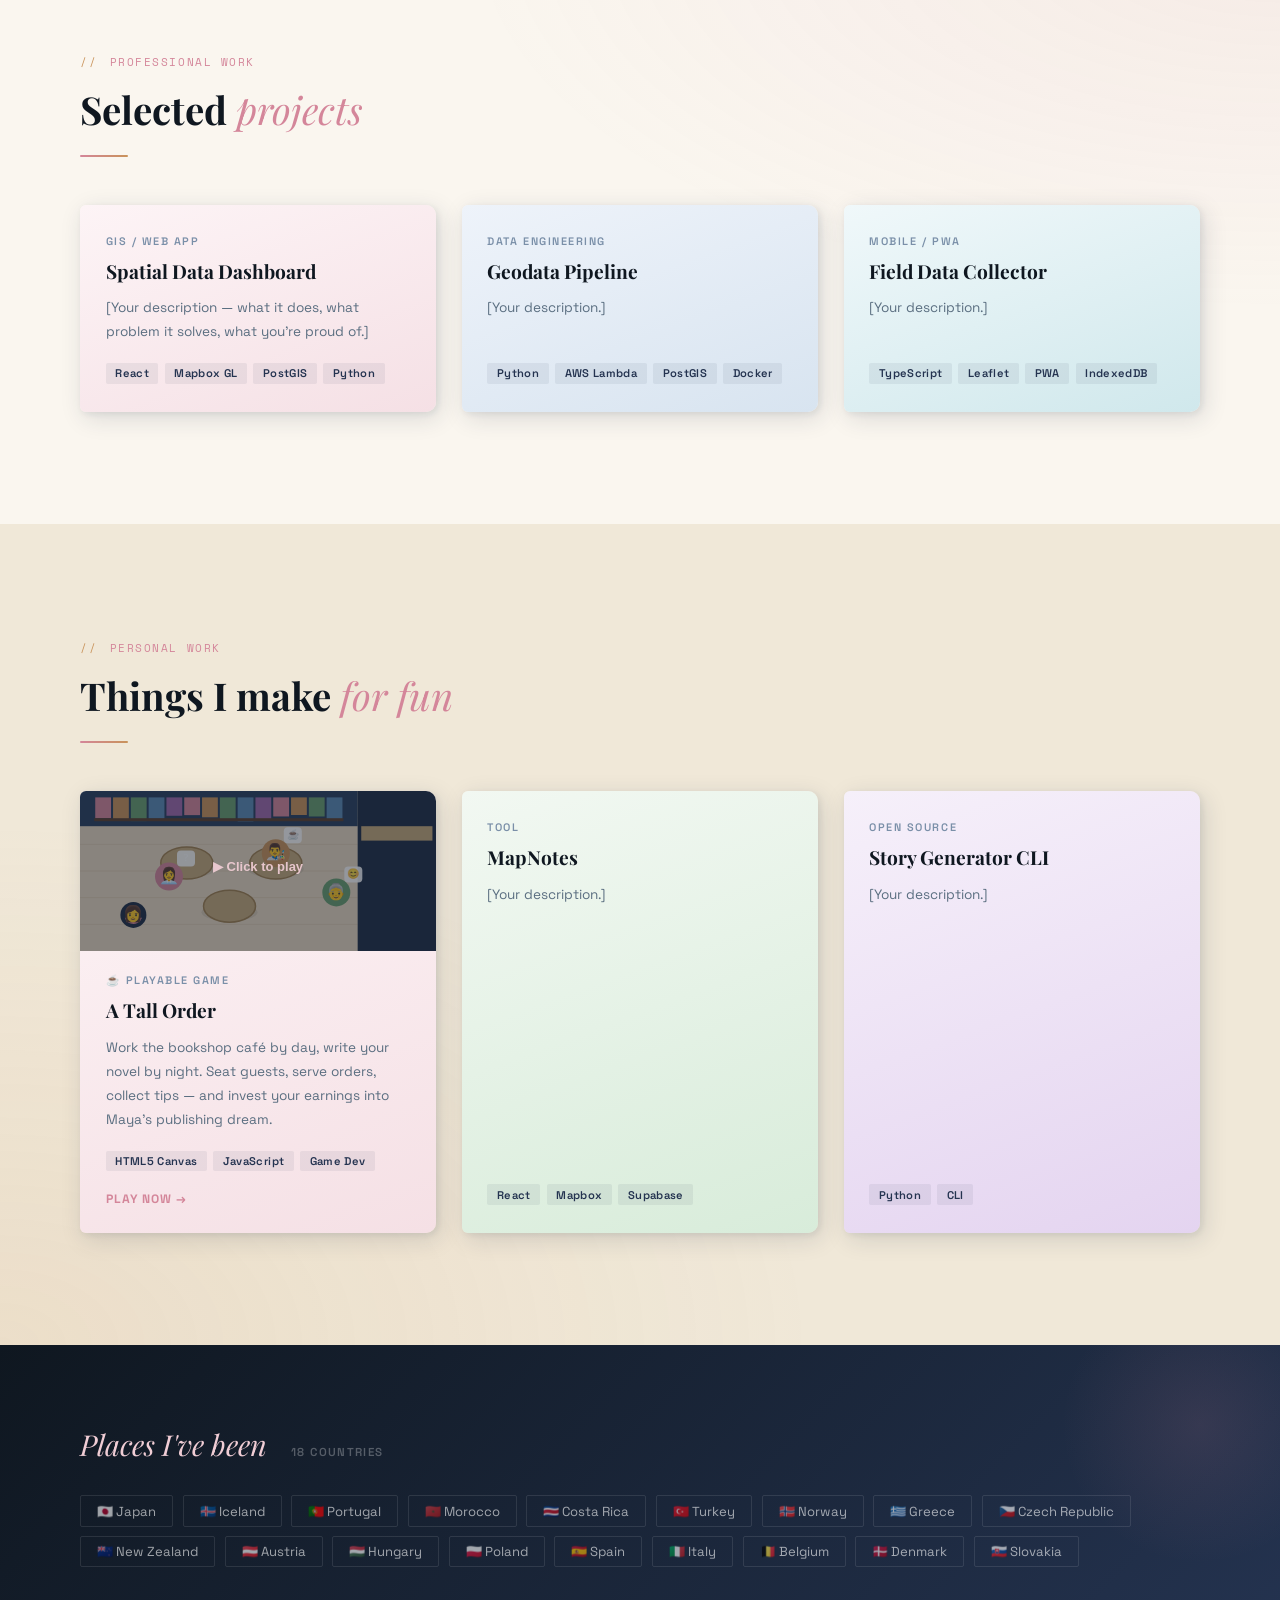
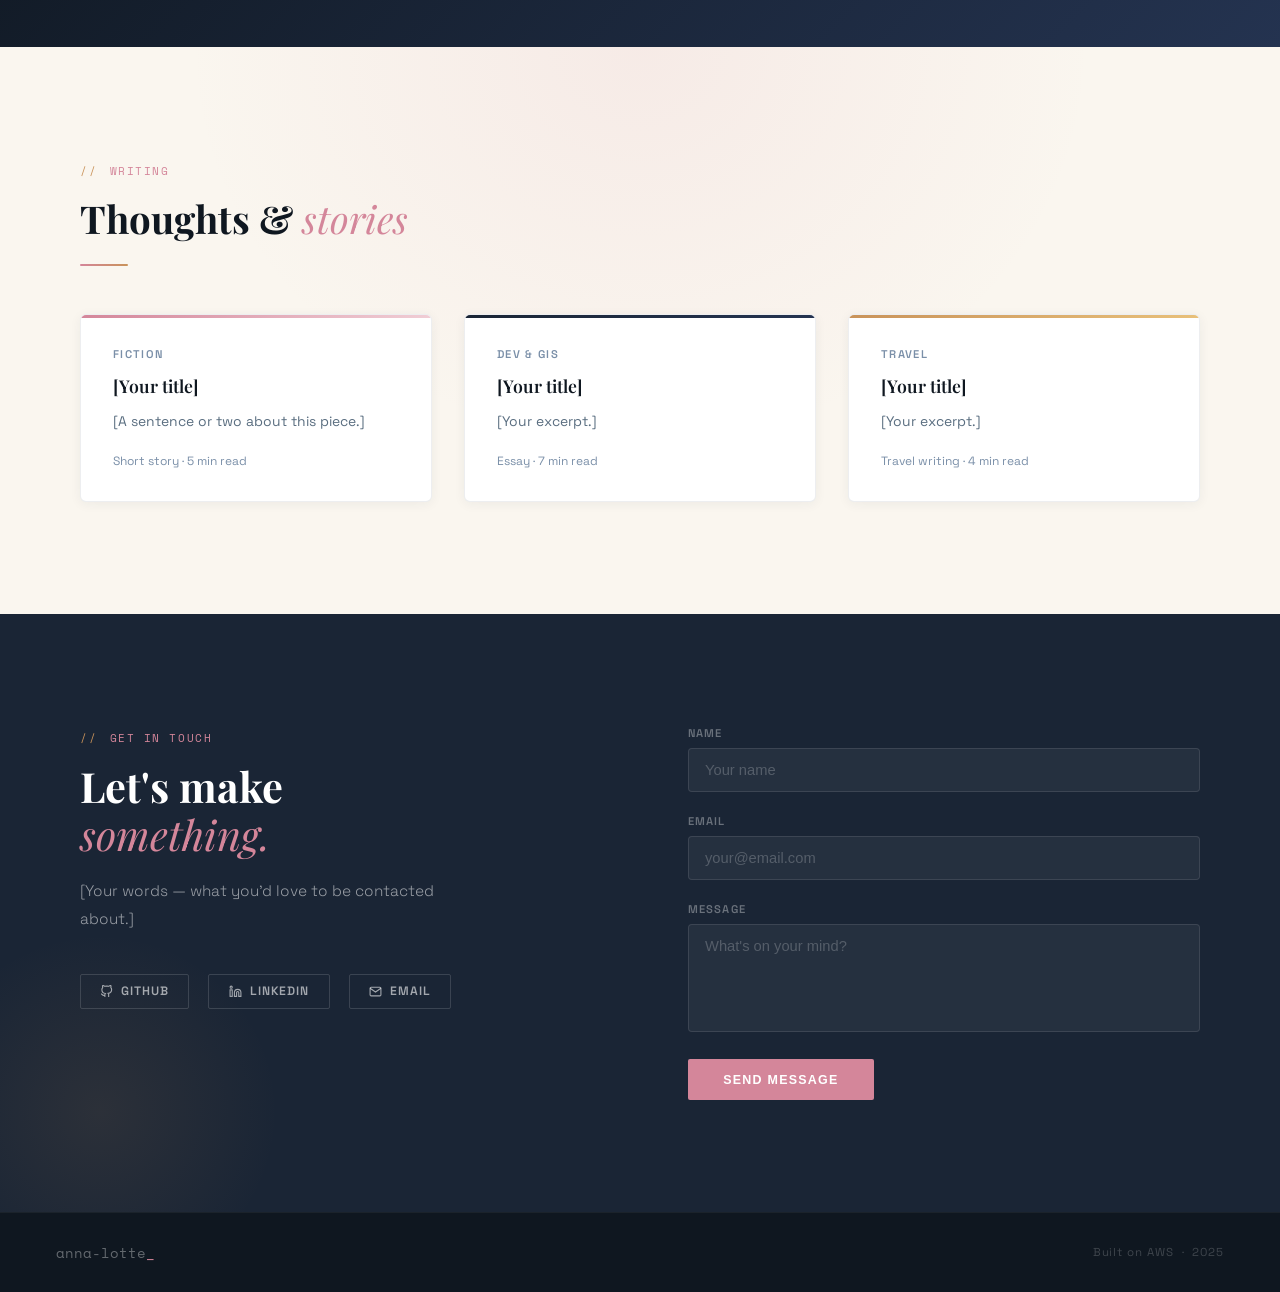
==== commit df547c21: "Merge branch 'main' into develop" ====
--- a/index.html
+++ b/index.html
@@ -125,6 +125,12 @@
     .hero-tag::before {
       content: '//'; color: var(--amber); font-size: 0.8rem;
     }
+    .hero-tag::before, .hero-tag::after {
+      content: ''; flex: 1; height: 1px;
+      background: rgba(212,134,154,0.35);
+    }
+    .hero-tag::before { width: 24px; flex: none; }
+    .hero-tag::after  { width: 24px; flex: none; }
 
     .hero-name {
       font-family: 'Playfair Display', serif;
@@ -937,6 +943,7 @@
         <span class="pixel-status-dot"></span>
         building something · writing something · going somewhere
       </div>
+
     </div>
   </div>
 </section>
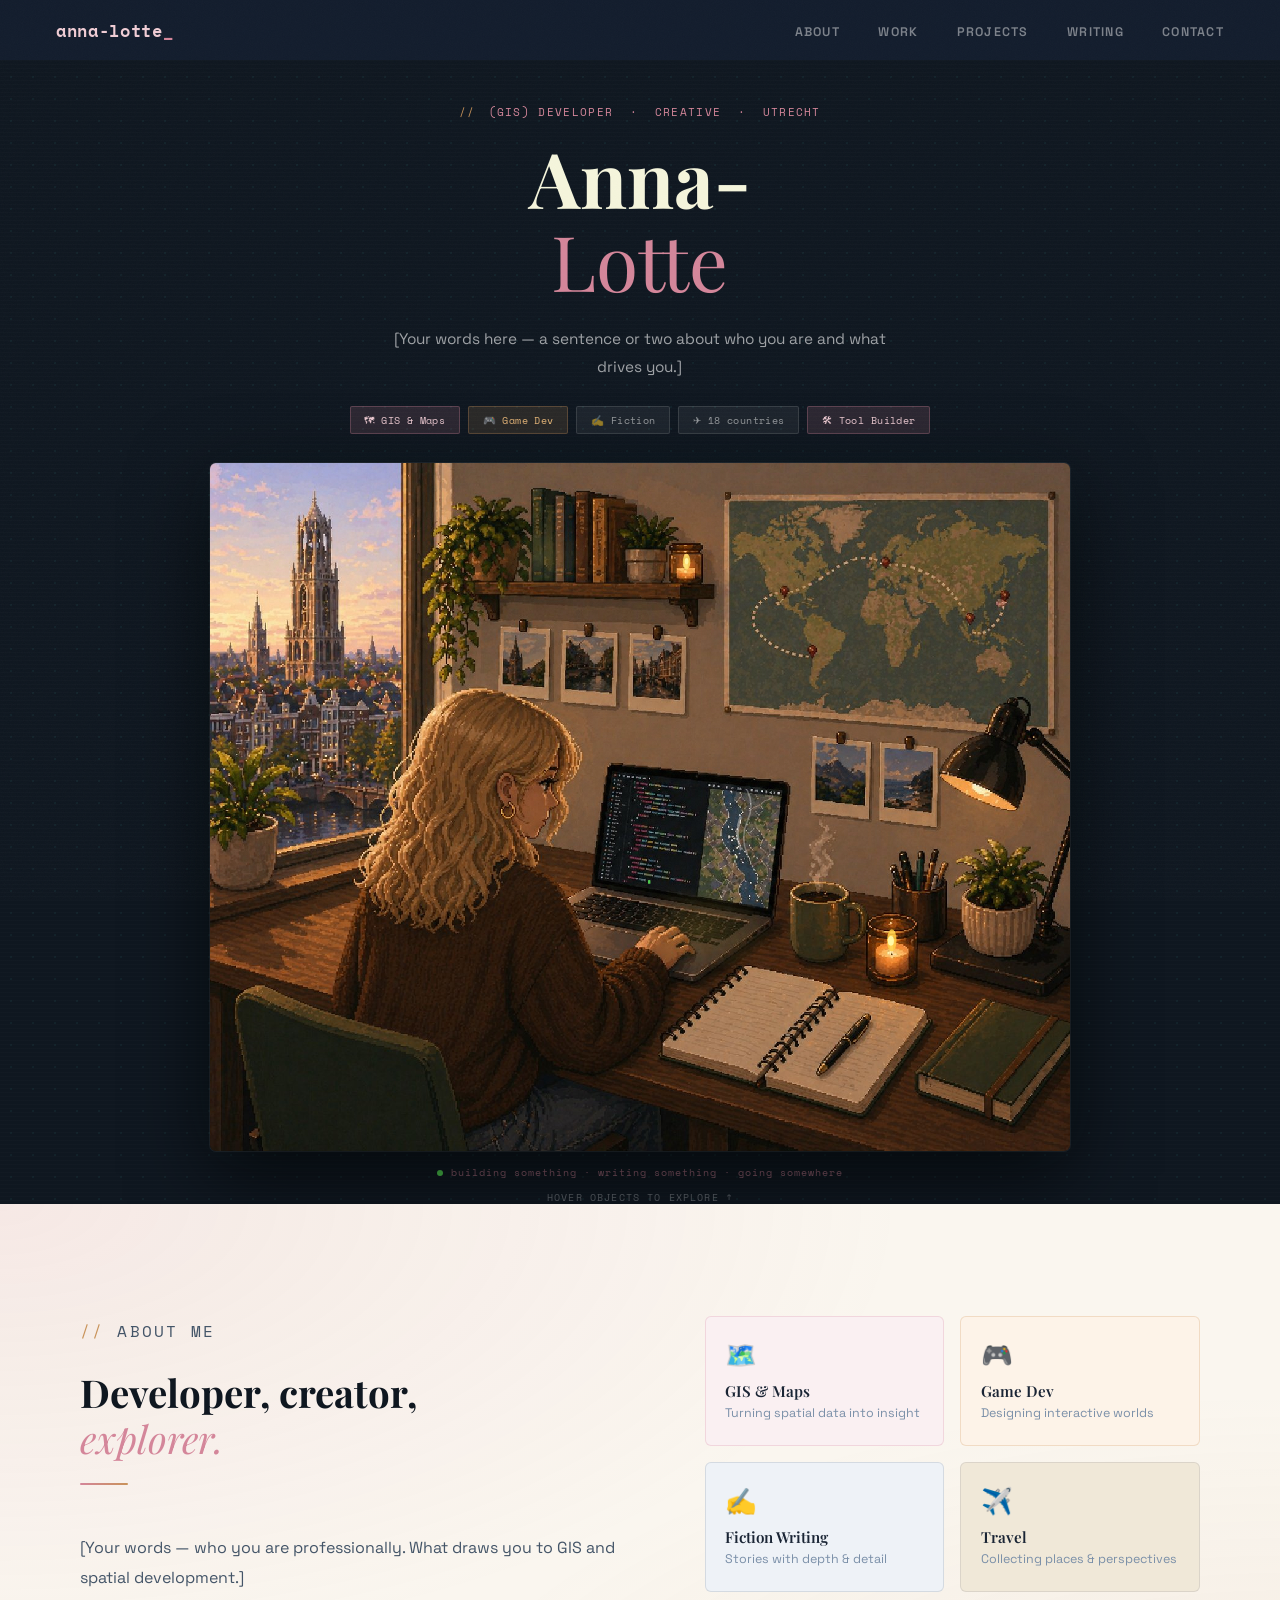
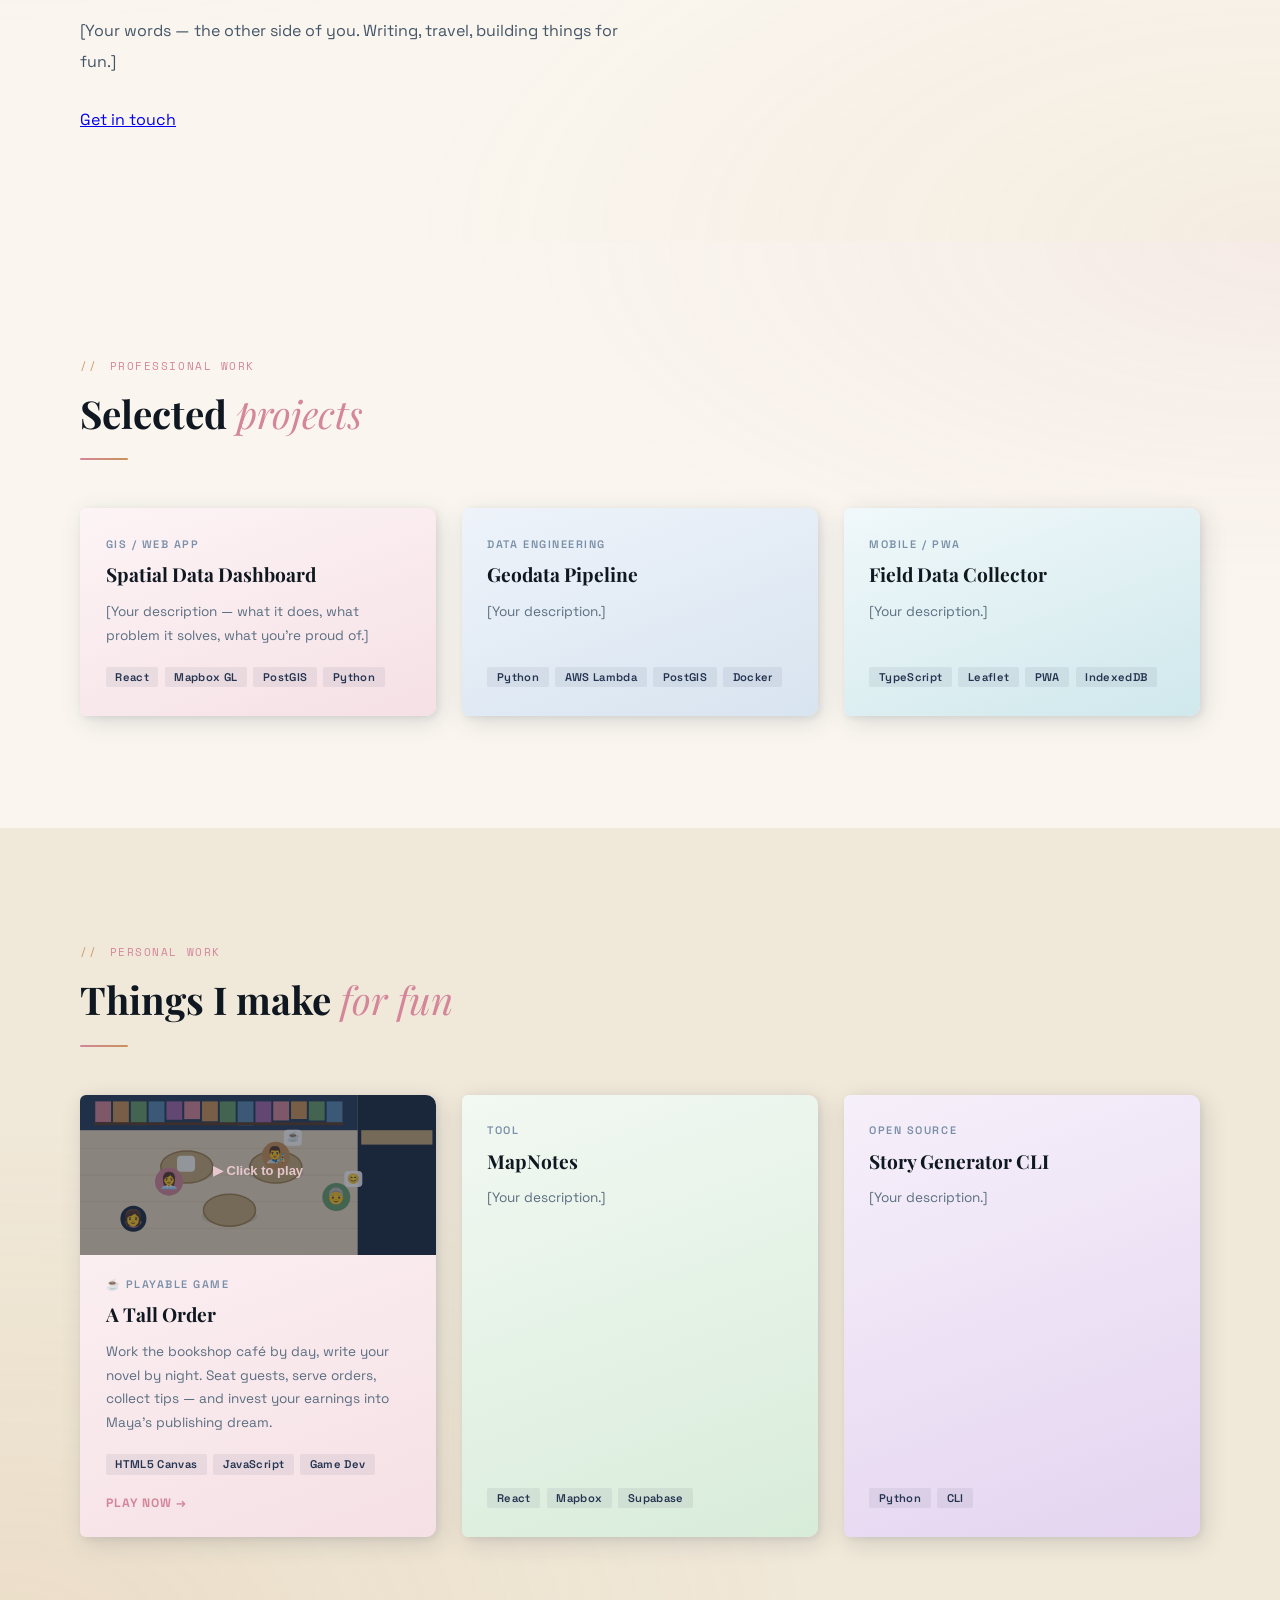
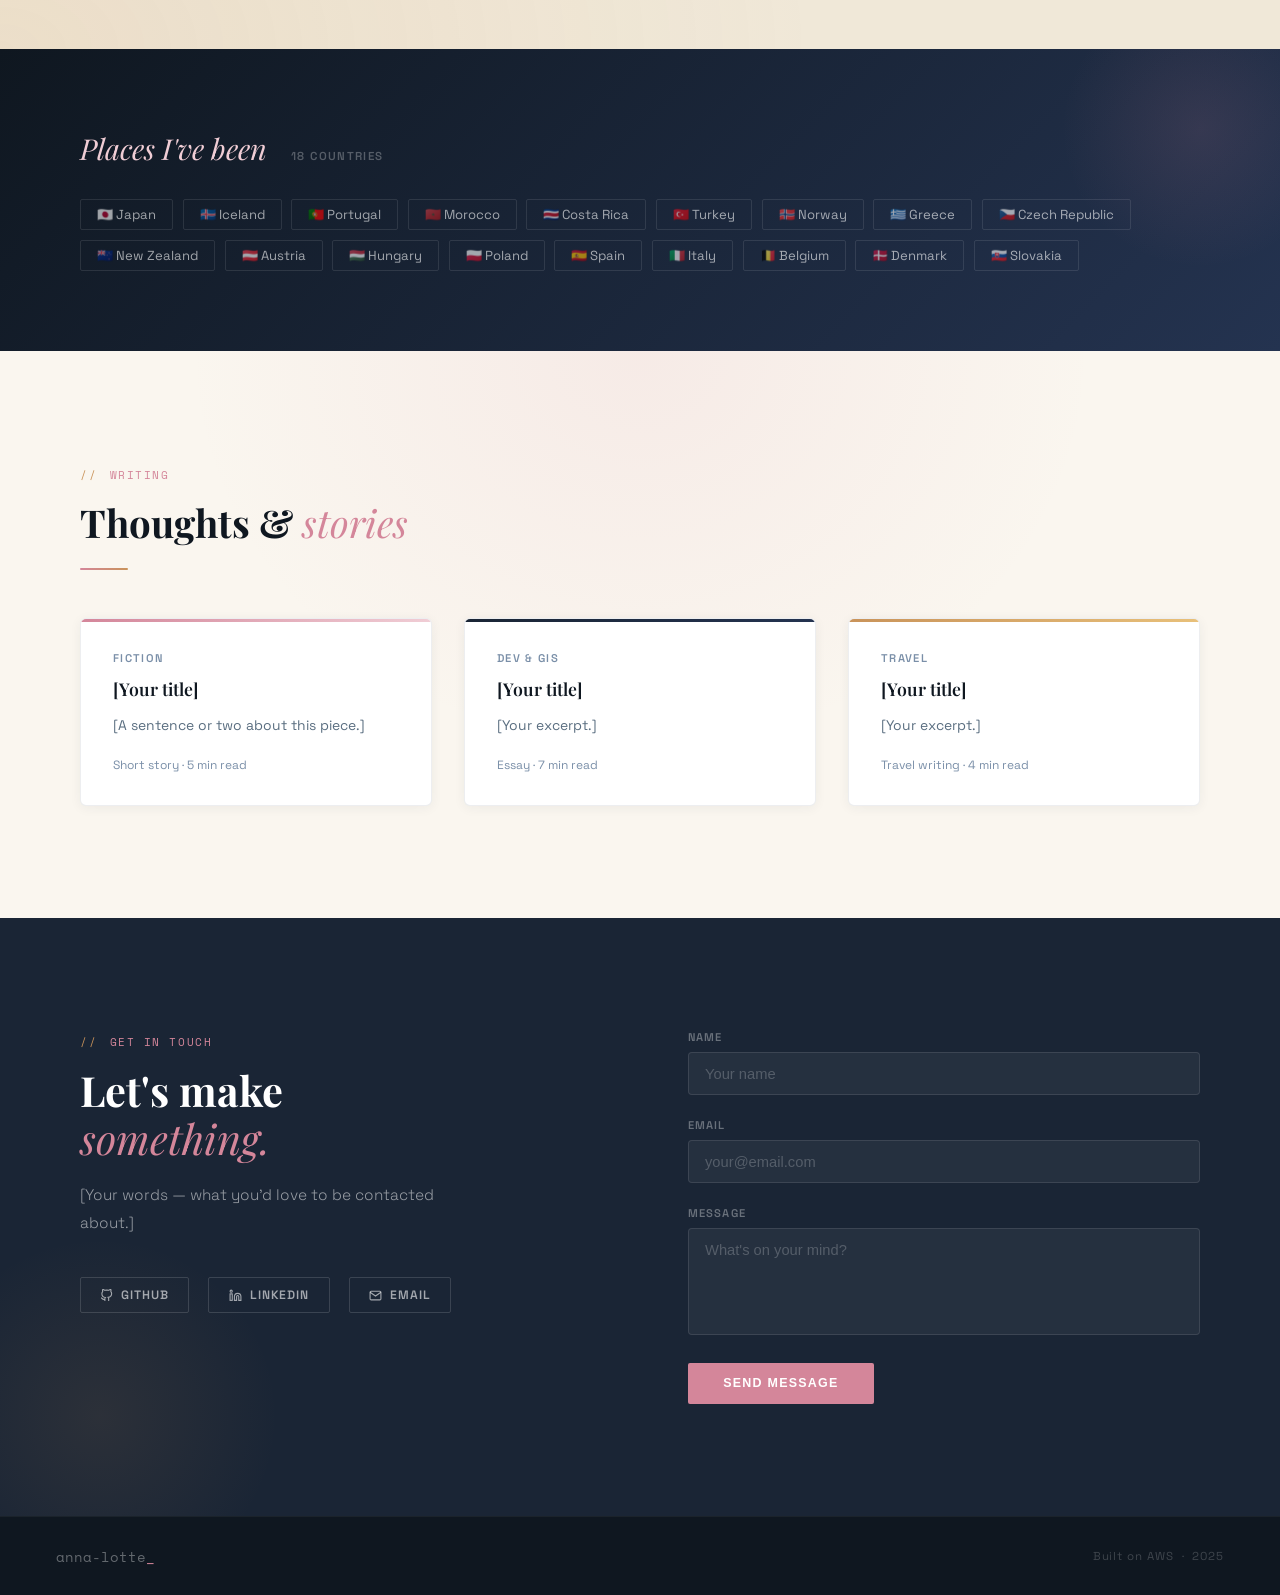
==== commit fdaf0ec0: "add details" ====
--- a/index.html
+++ b/index.html
@@ -79,38 +79,42 @@
     /* ══════════════ HERO ══════════════ */
     .hero {
       min-height: 100vh;
-      display: grid;
-      grid-template-columns: 1fr 1fr;
+      background: var(--navy-deep);
       padding-top: 64px;
-    }
-
-    /* LEFT — warm light side with subtle pixel grid */
-    .hero-left {
-      background: var(--cream);
-      padding: 5rem 4rem;
-      display: flex; flex-direction: column; justify-content: center;
-      position: relative; overflow: hidden;
-    }
-
-    /* Pixel dot grid overlay */
-    .hero-left::before {
+      display: flex;
+      flex-direction: column;
+      align-items: center;
+      justify-content: center;
+      position: relative;
+      overflow: hidden;
+    }
+
+    /* Dot grid across the whole hero */
+    .hero::before {
       content: '';
-      position: absolute; inset: 0; pointer-events: none;
-      background-image: radial-gradient(circle, rgba(26,37,53,0.12) 1px, transparent 1px);
-      background-size: 24px 24px;
-      z-index: 0;
-    }
-
-    .hero-left > * { position: relative; z-index: 1; }
-
-    /* decorative pixel corner — top left */
-    .hero-left::after {
+      position: absolute; inset: 0; pointer-events: none; z-index: 0;
+      background-image: radial-gradient(circle, rgba(78,201,201,0.06) 1px, transparent 1px);
+      background-size: 22px 22px;
+    }
+
+    /* Scanlines */
+    .hero::after {
       content: '';
-      position: absolute; bottom: 2rem; right: 2rem;
-      width: 80px; height: 80px;
-      border-bottom: 2px solid rgba(212,134,154,0.4);
-      border-right: 2px solid rgba(212,134,154,0.4);
-      pointer-events: none; z-index: 1;
+      position: absolute; inset: 0; pointer-events: none; z-index: 0;
+      background: repeating-linear-gradient(
+        0deg, transparent, transparent 3px,
+        rgba(255,255,255,0.012) 3px, rgba(255,255,255,0.012) 4px
+      );
+    }
+
+    /* ── HERO TEXT BLOCK — floats above the image ── */
+    .hero-text {
+      position: relative; z-index: 2;
+      text-align: center;
+      padding: 2.5rem 2rem 1.8rem;
+      display: flex;
+      flex-direction: column;
+      align-items: center;
     }
 
     .hero-tag {
@@ -119,150 +123,102 @@
       font-size: 0.68rem; font-weight: 400;
       letter-spacing: 0.12em; text-transform: uppercase;
       color: var(--rose);
-      margin-bottom: 1.6rem;
+      margin-bottom: 1.2rem;
       opacity: 0; animation: fadeUp 0.5s 0.1s forwards;
     }
-    .hero-tag::before {
-      content: '//'; color: var(--amber); font-size: 0.8rem;
-    }
-    .hero-tag::before, .hero-tag::after {
-      content: ''; flex: 1; height: 1px;
-      background: rgba(212,134,154,0.35);
-    }
-    .hero-tag::before { width: 24px; flex: none; }
-    .hero-tag::after  { width: 24px; flex: none; }
+    .hero-tag::before { content: '//'; color: var(--amber); margin-right: 0.3rem; }
 
     .hero-name {
       font-family: 'Playfair Display', serif;
-      font-size: clamp(3.6rem, 5vw, 5.8rem);
+      font-size: clamp(3rem, 6vw, 5.5rem);
       font-weight: 700;
       line-height: 1.0;
-      color: var(--ink);
-      margin-bottom: 0.2rem;
+      color: beige;
+      margin-bottom: 0.15rem;
       opacity: 0; animation: fadeUp 0.7s 0.2s forwards;
     }
 
     .hero-name-line2 {
       font-family: 'Playfair Display', serif;
-      font-size: clamp(3.6rem, 5vw, 5.8rem);
+      font-size: clamp(3rem, 6vw, 5.5rem);
       font-weight: 400;
-      font-style: italic;
       line-height: 1.1;
       color: var(--rose);
-      margin-bottom: 2rem;
+      margin-bottom: 1.4rem;
       opacity: 0; animation: fadeUp 0.7s 0.3s forwards;
     }
 
     .hero-divider {
       display: flex; align-items: center; gap: 1rem;
-      margin-bottom: 1.8rem;
+      margin-bottom: 1.2rem;
       opacity: 0; animation: fadeUp 0.5s 0.45s forwards;
     }
     .hero-divider span { width: 32px; height: 1px; background: var(--amber); display: block; }
     .hero-divider em {
       font-family: 'Space Mono', monospace;
       font-style: normal;
-      font-size: 0.72rem;
-      color: var(--muted);
+      font-size: 0.7rem;
+      color: rgba(255,255,255,0.4);
       letter-spacing: 0.08em;
     }
 
     .hero-desc {
-      font-size: 1rem;
-      line-height: 1.85;
-      color: var(--ink);
-      opacity: 0.75;
+      font-size: 0.96rem;
+      line-height: 1.8;
+      color: rgba(255,255,255,0.6);
       font-weight: 400;
-      max-width: 420px;
-      margin-bottom: 2.4rem;
+      max-width: 520px;
+      margin-bottom: 1.6rem;
       opacity: 0; animation: fadeUp 0.7s 0.55s forwards;
     }
 
     .hero-chips {
-      display: flex; flex-wrap: wrap; gap: 0.6rem;
-      margin-bottom: 2.8rem;
+      display: flex; flex-wrap: wrap; gap: 0.5rem;
+      justify-content: center;
+      margin-bottom: 0;
       opacity: 0; animation: fadeUp 0.6s 0.65s forwards;
     }
 
     .chip {
       font-family: 'Space Mono', monospace;
-      font-size: 0.68rem; font-weight: 400;
-      padding: 0.35rem 0.9rem;
+      font-size: 0.65rem; font-weight: 400;
+      padding: 0.3rem 0.85rem;
       border-radius: 2px;
       letter-spacing: 0.04em;
     }
-    .chip-rose   { background: var(--rose-pale);  color: #8a3050; border: 1px solid rgba(212,134,154,0.4); }
-    .chip-amber  { background: var(--amber-pale); color: #7a4a10; border: 1px solid rgba(201,147,90,0.4); }
-    .chip-mist   { background: #eef2f8;           color: var(--navy-mid); border: 1px solid rgba(26,37,53,0.15); }
-
-    .hero-cta {
-      display: flex; gap: 1rem; flex-wrap: wrap;
-      opacity: 0; animation: fadeUp 0.5s 0.8s forwards;
-    }
-
-    .btn-rose {
-      padding: 0.8rem 2rem;
-      background: var(--navy);
-      color: #fff;
+    .chip-rose  { background: rgba(212,134,154,0.15); color: var(--rose-light); border: 1px solid rgba(212,134,154,0.3); }
+    .chip-amber { background: rgba(201,147,90,0.15);  color: #e8b87a;           border: 1px solid rgba(201,147,90,0.3); }
+    .chip-mist  { background: rgba(255,255,255,0.06); color: rgba(255,255,255,0.55); border: 1px solid rgba(255,255,255,0.12); }
+
+    /* Hint text below image */
+    .hero-hint {
       font-family: 'Space Mono', monospace;
-      font-size: 0.72rem; font-weight: 700;
-      letter-spacing: 0.1em; text-transform: uppercase;
-      text-decoration: none; border: none; cursor: pointer;
-      border-radius: 2px;
-      transition: background 0.2s, transform 0.15s;
-    }
-    .btn-rose:hover { background: var(--navy-mid); transform: translateY(-2px); }
-
-    .btn-outline {
-      padding: 0.8rem 2rem;
-      background: transparent;
-      color: var(--ink);
-      font-family: 'Space Mono', monospace;
-      font-size: 0.72rem; font-weight: 700;
-      letter-spacing: 0.1em; text-transform: uppercase;
-      text-decoration: none;
-      border: 1.5px solid rgba(26,37,53,0.3);
-      border-radius: 2px;
-      transition: border-color 0.2s, color 0.2s, transform 0.15s;
-    }
-    .btn-outline:hover { border-color: var(--rose); color: var(--rose); transform: translateY(-2px); }
-
-    /* RIGHT — dark panel, pixel scene */
-    .hero-right {
-      background: var(--navy-deep);
-      display: flex; align-items: center; justify-content: center;
-      padding: 4rem 3rem;
-      position: relative; overflow: hidden;
-      opacity: 0; animation: fadeIn 1.2s 0.3s forwards;
-    }
-
-    /* Scanlines */
-    .hero-right::before {
-      content: '';
-      position: absolute; inset: 0; pointer-events: none; z-index: 1;
-      background: repeating-linear-gradient(
-        0deg, transparent, transparent 3px,
-        rgba(255,255,255,0.018) 3px, rgba(255,255,255,0.018) 4px
-      );
-    }
-
-    /* Pixel dot grid */
-    .hero-right::after {
-      content: '';
-      position: absolute; inset: 0; pointer-events: none; z-index: 0;
-      background-image: radial-gradient(circle, rgba(78,201,201,0.07) 1px, transparent 1px);
-      background-size: 20px 20px;
-    }
-
-    .pixel-scene { position: relative; z-index: 2; display: flex; flex-direction: column; align-items: center; gap: 1rem; width: 100%; }
+      font-size: 0.6rem;
+      color: rgba(255,255,255,0.25);
+      letter-spacing: 0.12em;
+      text-transform: uppercase;
+      margin-top: 0.6rem;
+      opacity: 0; animation: fadeIn 1s 1.4s forwards;
+    }
+
+    /* ── SCENE — full-width centrepiece ── */
+    .pixel-scene {
+      position: relative; z-index: 2;
+      display: flex; flex-direction: column; align-items: center;
+      width: 100%; padding: 0 2rem;
+      opacity: 0; animation: fadeIn 1s 0.8s forwards;
+    }
 
     .scene-container {
       position: relative;
       width: 100%;
-      max-width: 560px;
-      border-radius: 4px;
+      max-width: 860px;
+      border-radius: 6px;
       overflow: hidden;
-      box-shadow: 0 12px 48px rgba(0,0,0,0.5), 0 0 0 1px rgba(255,255,255,0.05);
+      box-shadow:
+        0 0 0 1px rgba(255,255,255,0.06),
+        0 24px 80px rgba(0,0,0,0.7),
+        0 0 60px rgba(78,201,201,0.04);
     }
 
     .scene-img {
@@ -279,28 +235,19 @@
       height: 100%;
     }
 
-    /* Hotspot zones — invisible until hover */
-    .hotspot {
-      cursor: pointer;
-      transition: fill 0.2s;
-    }
-    .hotspot:hover { fill: rgba(255,255,255,0.04); }
-
-    /* Tooltip labels — hidden by default, shown on parent hover */
+    /* Hotspot zones */
+    .hotspot { cursor: pointer; }
+    .hotspot:hover { fill: rgba(255,255,255,0.05) !important; }
     a:hover .hotspot-label { opacity: 1 !important; }
-    .hotspot-label { transition: opacity 0.2s; }
-
-    .pixel-label {
-      font-family: 'Space Mono', monospace;
-      font-size: 0.62rem; color: rgba(78,201,201,0.6);
-      letter-spacing: 0.16em; text-transform: uppercase;
-    }
-
+    .hotspot-label { transition: opacity 0.18s; }
+
+    /* Status bar */
     .pixel-status {
       font-family: 'Space Mono', monospace;
-      font-size: 0.65rem; color: rgba(212,134,154,0.7);
+      font-size: 0.62rem; color: rgba(212,134,154,0.65);
       letter-spacing: 0.1em;
       display: flex; align-items: center; gap: 0.5rem;
+      margin-top: 0.9rem;
     }
     .pixel-status-dot {
       width: 6px; height: 6px; border-radius: 50%;
@@ -308,6 +255,9 @@
       animation: blink 1.2s step-start infinite;
     }
     @keyframes blink { 0%,100%{opacity:1} 50%{opacity:0} }
+
+    /* ── Remove the old hero-left / hero-right panels ── */
+    .hero-left, .hero-right { display: none; }
 
     /* ══════════════ SECTION COMMONS ══════════════ */
     .section-inner { max-width: 1120px; margin: 0 auto; }
@@ -798,15 +748,10 @@
 <!-- HERO -->
 <section class="hero" id="home">
 
-  <div class="hero-left">
-    <p class="hero-tag">GIS Developer &nbsp;·&nbsp; Builder &nbsp;·&nbsp; The Hague</p>
+  <div class="hero-text">
+    <p class="hero-tag">(GIS) Developer &nbsp;·&nbsp; Creative &nbsp;·&nbsp; Utrecht</p>
     <h1 class="hero-name">Anna-</h1>
-    <h1 class="hero-name-line2">Lotte.</h1>
-    <div class="hero-divider">
-      <span></span>
-      <em>Developer · Creator · Explorer</em>
-      <span></span>
-    </div>
+    <h1 class="hero-name-line2">Lotte</h1>
     <p class="hero-desc">[Your words here — a sentence or two about who you are and what drives you.]</p>
     <div class="hero-chips">
       <span class="chip chip-rose">🗺 GIS &amp; Maps</span>
@@ -815,137 +760,147 @@
       <span class="chip chip-mist">✈ 18 countries</span>
       <span class="chip chip-rose">🛠 Tool Builder</span>
     </div>
-    <div class="hero-cta">
-      <a href="#work-projects" class="btn-rose">See my work</a>
-      <a href="#contact" class="btn-outline">Say hello</a>
+  </div>
+
+  <div class="pixel-scene">
+    <div class="scene-container">
+      <img src="assets/desk-scene.png" class="scene-img" alt="Anna-Lotte at her desk"/>
+
+      <svg class="scene-overlay" viewBox="0 0 1402 1122" xmlns="http://www.w3.org/2000/svg">
+
+        <!-- STEAM from coffee mug (~876, 640) -->
+        <g>
+          <path d="M868 640 Q858 612 868 588 Q878 564  542"
+            stroke="rgba(255,255,255,0.55)" stroke-width="4" fill="none" stroke-linecap="round">
+            <animate attributeName="opacity" values="0;0.7;0.5;0" dur="2.6s" repeatCount="indefinite" begin="0s"/>
+            <animateTransform attributeName="transform" type="translate" values="0,0;-4,-14;-6,-28" dur="2.6s" repeatCount="indefinite" begin="0s"/>
+          </path>
+          <path d="M886 645 Q898 616 888 590 Q878 564 890 540"
+            stroke="rgba(255,255,255,0.4)" stroke-width="3" fill="none" stroke-linecap="round">
+            <animate attributeName="opacity" values="0;0;0.6;0.4;0" dur="2.6s" repeatCount="indefinite" begin="0.9s"/>
+            <animateTransform attributeName="transform" type="translate" values="0,0;5,-12;7,-24" dur="2.6s" repeatCount="indefinite" begin="0.9s"/>
+          </path>
+          <path d="M876 638 Q864 610 876 584 Q888 558 876 534"
+            stroke="rgba(255,255,255,0.3)" stroke-width="2.5" fill="none" stroke-linecap="round">
+            <animate attributeName="opacity" values="0;0.5;0.3;0" dur="3s" repeatCount="indefinite" begin="1.6s"/>
+            <animateTransform attributeName="transform" type="translate" values="0,0;2,-16;0,-32" dur="3s" repeatCount="indefinite" begin="1.6s"/>
+          </path>
+        </g>
+
+        <!-- DESK CANDLE (~974, 712) -->
+        <g>
+          <ellipse cx="1110" cy="779" rx="10" ry="16" fill="#ffcc44" opacity="0.9">
+            <animate attributeName="rx" values="10;7;12;9;10" dur="0.35s" repeatCount="indefinite"/>
+            <animate attributeName="ry" values="16;19;14;17;16" dur="0.35s" repeatCount="indefinite"/>
+            <animate attributeName="opacity" values="0.9;0.75;1;0.8;0.9" dur="0.4s" repeatCount="indefinite"/>
+            <animateTransform attributeName="transform" type="translate" values="0,0;2,-1;-1,1;1,-2;0,0" dur="0.35s" repeatCount="indefinite"/>
+          </ellipse>
+          <ellipse cx="1110" cy="779" rx="5" ry="8" fill="#fffaaa" opacity="0.95">
+            <animate attributeName="rx" values="5;4;6;5;5" dur="0.3s" repeatCount="indefinite"/>
+          </ellipse>
+          <radialGradient id="deskGlow" cx="50%" cy="50%">
+            <stop offset="0%" stop-color="#ffcc44" stop-opacity="0.2"/>
+            <stop offset="100%" stop-color="#ffcc44" stop-opacity="0"/>
+          </radialGradient>
+          <ellipse cx="800" cy="760" rx="120" ry="70" fill="url(#deskGlow)">
+            <animate attributeName="opacity" values="0.8;0.5;1;0.7;0.8" dur="0.8s" repeatCount="indefinite"/>
+          </ellipse>
+        </g>
+
+        <!-- SHELF CANDLE (~540, 138) -->
+        <g>
+          <ellipse cx="777" cy="160" rx="7" ry="11" fill="#ffdd66" opacity="0.85">
+            <animate attributeName="rx" values="7;5;8;6;7" dur="0.28s" repeatCount="indefinite"/>
+            <animate attributeName="ry" values="11;14;10;13;11" dur="0.28s" repeatCount="indefinite"/>
+            <animateTransform attributeName="transform" type="translate" values="0,0;1,-1;-1,0;0,1;0,0" dur="0.28s" repeatCount="indefinite"/>
+          </ellipse>
+          <ellipse cx="777" cy="160" rx="3" ry="5" fill="#fffaaa" opacity="0.9"/>
+          <radialGradient id="shelfGlow" cx="50%" cy="50%">
+            <stop offset="0%" stop-color="#ffdd66" stop-opacity="0.18"/>
+            <stop offset="100%" stop-color="#ffdd66" stop-opacity="0"/>
+          </radialGradient>
+          <ellipse cx="540" cy="155" rx="80" ry="50" fill="url(#shelfGlow)">
+            <animate attributeName="opacity" values="0.7;0.4;0.9;0.6;0.7" dur="0.9s" repeatCount="indefinite"/>
+          </ellipse>
+        </g>
+
+        <!-- BLINKING CURSOR on laptop -->
+        <rect x="714" y="680" width="4" height="6" fill="#4ec94e" rx="1">
+          <animate attributeName="opacity" values="1;1;0;0;1" dur="1.1s" repeatCount="indefinite"/>
+        </rect>
+
+        <!-- SCREEN GLOW
+        <radialGradient id="screenGlow" cx="50%" cy="50%">
+          <stop offset="0%" stop-color="#5a9ad4" stop-opacity="0.18"/>
+          <stop offset="100%" stop-color="#5a9ad4" stop-opacity="0"/>
+        </radialGradient>
+        <ellipse cx="620" cy="400" rx="200" ry="150" fill="url(#screenGlow)">
+          <animate attributeName="opacity" values="0.5;1;0.5" dur="3.5s" repeatCount="indefinite"/>
+        </ellipse> -->
+
+        <!-- LAMP GLOW -->
+        <!-- <radialGradient id="lampGlow" cx="50%" cy="70%">
+          <stop offset="0%" stop-color="#ffcc88" stop-opacity="0.22"/>
+          <stop offset="100%" stop-color="#ffcc88" stop-opacity="0"/>
+        </radialGradient>
+        <ellipse cx="1150" cy="500" rx="180" ry="220" fill="url(#lampGlow)">
+          <animate attributeName="opacity" values="0.7;1;0.7" dur="4s" repeatCount="indefinite"/>
+        </ellipse> -->
+
+        <!-- HOTSPOT 1: Laptop → Work -->
+        <a href="#work-projects" style="text-decoration:none;">
+          <rect class="hotspot" x="476" y="370" width="435" height="360" rx="6" fill="transparent"/>
+          <g class="hotspot-label" opacity="0">
+            <rect x="556" y="510" width="220" height="52" rx="5" fill="rgba(10,18,28,0.92)"/>
+            <rect x="556" y="510" width="220" height="3" rx="2" fill="#4ec94e"/>
+            <text x="666" y="534" text-anchor="middle" font-family="Space Mono,monospace" font-size="13" font-weight="700" fill="#4ec94e">→ see my work</text>
+            <text x="666" y="552" text-anchor="middle" font-family="Space Mono,monospace" font-size="10" fill="rgba(255,255,255,0.45)">GIS · apps · tools</text>
+          </g>
+        </a>
+
+        <!-- HOTSPOT 2: World map → About -->
+        <a href="#about" style="text-decoration:none;">
+          <rect class="hotspot" x="729" y="22" width="630" height="360" rx="6" fill="transparent"/>
+          <g class="hotspot-label" opacity="0">
+            <rect x="920" y="175" width="220" height="52" rx="5" fill="rgba(10,18,28,0.92)"/>
+            <rect x="920" y="175" width="220" height="3" rx="2" fill="#d4869a"/>
+            <text x="1030" y="199" text-anchor="middle" font-family="Space Mono,monospace" font-size="13" font-weight="700" fill="#d4869a">→ about me</text>
+            <text x="1030" y="217" text-anchor="middle" font-family="Space Mono,monospace" font-size="10" fill="rgba(255,255,255,0.45)">18 countries · explorer</text>
+          </g>
+        </a>
+
+        <!-- HOTSPOT 3: Notebook → Writing -->
+        <a href="#blog" style="text-decoration:none;">
+          <rect class="hotspot" x="532" y="807" width="561" height="292" rx="6" fill="transparent"/>
+          <g class="hotspot-label" opacity="0">
+            <rect x="700" y="870" width="220" height="52" rx="5" fill="rgba(10,18,28,0.92)"/>
+            <rect x="700" y="870" width="220" height="3" rx="2" fill="#c9935a"/>
+            <text x="810" y="894" text-anchor="middle" font-family="Space Mono,monospace" font-size="13" font-weight="700" fill="#c9935a">→ my writing</text>
+            <text x="810" y="912" text-anchor="middle" font-family="Space Mono,monospace" font-size="10" fill="rgba(255,255,255,0.45)">fiction · essays · travel</text>
+          </g>
+        </a>
+
+        <!-- HOTSPOT 4: Bookshelf → Projects -->
+        <a href="#personal-projects" style="text-decoration:none;">
+          <rect class="hotspot" x="280" y="0" width="533" height="200" rx="6" fill="transparent"/>
+          <g class="hotspot-label" opacity="0">
+            <rect x="350" y="80" width="220" height="52" rx="5" fill="rgba(10,18,28,0.92)"/>
+            <rect x="350" y="80" width="220" height="3" rx="2" fill="#9a7ad4"/>
+            <text x="460" y="104" text-anchor="middle" font-family="Space Mono,monospace" font-size="13" font-weight="700" fill="#c9b4e8">→ my projects</text>
+            <text x="460" y="122" text-anchor="middle" font-family="Space Mono,monospace" font-size="10" fill="rgba(255,255,255,0.45)">games · tools · ideas</text>
+          </g>
+        </a>
+
+      </svg>
     </div>
+
+    <div class="pixel-status">
+      <span class="pixel-status-dot"></span>
+      building something · writing something · going somewhere
+    </div>
+    <p class="hero-hint">hover objects to explore ↑</p>
   </div>
 
-  <div class="hero-right">
-    <div class="pixel-scene">
-      <div class="pixel-label">// anna_lotte.exe</div>
-
-      <div class="scene-container">
-        <img src="assets/desk-scene.png" class="scene-img" alt="Anna-Lotte at her desk"/>
-
-        <svg class="scene-overlay" viewBox="0 0 1402 1122" xmlns="http://www.w3.org/2000/svg">
-
-          <!-- ── STEAM from coffee mug ── -->
-          <!-- mug is ~939, 650 — steam rises above it -->
-          <g class="steam" opacity="0.7">
-            <path d="M930 620 Q924 600 932 582 Q940 564 934 548" stroke="rgba(255,255,255,0.6)" stroke-width="3" fill="none" stroke-linecap="round">
-              <animate attributeName="opacity" values="0;0.7;0.5;0;0" dur="2.8s" repeatCount="indefinite" begin="0s"/>
-              <animateTransform attributeName="transform" type="translate" values="0,0;-3,-12;-5,-24" dur="2.8s" repeatCount="indefinite" begin="0s"/>
-            </path>
-            <path d="M950 625 Q956 604 948 585 Q940 567 948 550" stroke="rgba(255,255,255,0.5)" stroke-width="2.5" fill="none" stroke-linecap="round">
-              <animate attributeName="opacity" values="0;0;0.6;0.4;0" dur="2.8s" repeatCount="indefinite" begin="0.9s"/>
-              <animateTransform attributeName="transform" type="translate" values="0,0;4,-10;6,-22" dur="2.8s" repeatCount="indefinite" begin="0.9s"/>
-            </path>
-            <path d="M940 618 Q933 597 940 578 Q947 559 941 542" stroke="rgba(255,255,255,0.4)" stroke-width="2" fill="none" stroke-linecap="round">
-              <animate attributeName="opacity" values="0;0.5;0.3;0" dur="3.2s" repeatCount="indefinite" begin="1.6s"/>
-              <animateTransform attributeName="transform" type="translate" values="0,0;2,-14;0,-28" dur="3.2s" repeatCount="indefinite" begin="1.6s"/>
-            </path>
-          </g>
-
-          <!-- ── CANDLE FLICKER ── -->
-          <!-- candle at ~1044, 760 -->
-          <g class="candle-flame">
-            <ellipse cx="1044" cy="748" rx="7" ry="11" fill="#ffcc44" opacity="0.85">
-              <animate attributeName="rx" values="7;5;8;6;7" dur="0.3s" repeatCount="indefinite"/>
-              <animate attributeName="ry" values="11;13;10;12;11" dur="0.3s" repeatCount="indefinite"/>
-              <animate attributeName="opacity" values="0.85;0.75;0.9;0.8;0.85" dur="0.4s" repeatCount="indefinite"/>
-              <animateTransform attributeName="transform" type="translate" values="0,0;1,-1;-1,0;0,1;0,0" dur="0.3s" repeatCount="indefinite"/>
-            </ellipse>
-            <ellipse cx="1044" cy="750" rx="4" ry="6" fill="#fff9a0" opacity="0.9">
-              <animate attributeName="rx" values="4;3;5;4;4" dur="0.3s" repeatCount="indefinite"/>
-              <animate attributeName="opacity" values="0.9;0.8;1;0.85;0.9" dur="0.25s" repeatCount="indefinite"/>
-            </ellipse>
-            <!-- warm glow -->
-            <radialGradient id="candleGlow" cx="50%" cy="50%">
-              <stop offset="0%" stop-color="#ffcc44" stop-opacity="0.25"/>
-              <stop offset="100%" stop-color="#ffcc44" stop-opacity="0"/>
-            </radialGradient>
-            <ellipse cx="1044" cy="790" rx="80" ry="50" fill="url(#candleGlow)">
-              <animate attributeName="rx" values="80;70;90;75;80" dur="0.8s" repeatCount="indefinite"/>
-              <animate attributeName="opacity" values="0.8;0.6;1;0.7;0.8" dur="0.8s" repeatCount="indefinite"/>
-            </ellipse>
-          </g>
-
-          <!-- ── BLINKING CURSOR on laptop screen ── -->
-          <!-- screen roughly 490-730 x, 390-700 y — cursor at bottom of code -->
-          <rect class="cursor-blink" x="576" y="618" width="8" height="16" fill="#4ec94e" rx="1">
-            <animate attributeName="opacity" values="1;1;0;0;1" dur="1.1s" repeatCount="indefinite"/>
-          </rect>
-
-          <!-- ── SCREEN GLOW — subtle pulse on laptop ── -->
-          <radialGradient id="screenGlow" cx="50%" cy="50%">
-            <stop offset="0%" stop-color="#4a8ab4" stop-opacity="0.15"/>
-            <stop offset="100%" stop-color="#4a8ab4" stop-opacity="0"/>
-          </radialGradient>
-          <ellipse cx="605" cy="530" rx="140" ry="100" fill="url(#screenGlow)">
-            <animate attributeName="opacity" values="0.6;1;0.6" dur="3s" repeatCount="indefinite"/>
-          </ellipse>
-
-          <!-- ══════════════════════════════════════════
-               INTERACTIVE HOTSPOTS
-               Each is a transparent clickable zone
-               with a hover tooltip + redirect
-          ═══════════════════════════════════════════ -->
-
-          <!-- HOTSPOT 1: Laptop screen → See my work -->
-          <a href="#work-projects">
-            <rect class="hotspot" x="460" y="370" width="320" height="340" rx="8" fill="transparent"/>
-            <g class="hotspot-label" opacity="0">
-              <rect x="500" y="490" width="200" height="46" rx="6" fill="rgba(15,23,32,0.88)"/>
-              <rect x="500" y="490" width="200" height="3"  rx="2" fill="#4ec94e"/>
-              <text x="600" y="511" text-anchor="middle" font-family="Space Mono, monospace" font-size="11" fill="#4ec94e" font-weight="700">→ see my work</text>
-              <text x="600" y="527" text-anchor="middle" font-family="Space Mono, monospace" font-size="9"  fill="rgba(255,255,255,0.5)">GIS · apps · tools</text>
-            </g>
-          </a>
-
-          <!-- HOTSPOT 2: World map → Travel / About -->
-          <a href="#about">
-            <rect class="hotspot" x="740" y="30" width="590" height="340" rx="8" fill="transparent"/>
-            <g class="hotspot-label" opacity="0">
-              <rect x="880" y="175" width="200" height="46" rx="6" fill="rgba(15,23,32,0.88)"/>
-              <rect x="880" y="175" width="200" height="3"  rx="2" fill="#d4869a"/>
-              <text x="980" y="196" text-anchor="middle" font-family="Space Mono, monospace" font-size="11" fill="#d4869a" font-weight="700">→ about me</text>
-              <text x="980" y="212" text-anchor="middle" font-family="Space Mono, monospace" font-size="9"  fill="rgba(255,255,255,0.5)">18 countries · explorer</text>
-            </g>
-          </a>
-
-          <!-- HOTSPOT 3: Notebook → Writing -->
-          <a href="#blog">
-            <rect class="hotspot" x="540" y="740" width="440" height="280" rx="8" fill="transparent"/>
-            <g class="hotspot-label" opacity="0">
-              <rect x="660" y="840" width="200" height="46" rx="6" fill="rgba(15,23,32,0.88)"/>
-              <rect x="660" y="840" width="200" height="3"  rx="2" fill="#c9935a"/>
-              <text x="760" y="861" text-anchor="middle" font-family="Space Mono, monospace" font-size="11" fill="#c9935a" font-weight="700">→ my writing</text>
-              <text x="760" y="877" text-anchor="middle" font-family="Space Mono, monospace" font-size="9"  fill="rgba(255,255,255,0.5)">fiction · essays · travel</text>
-            </g>
-          </a>
-
-          <!-- HOTSPOT 4: Bookshelf → Personal projects -->
-          <a href="#personal-projects">
-            <rect class="hotspot" x="220" y="0" width="480" height="185" rx="8" fill="transparent"/>
-            <g class="hotspot-label" opacity="0">
-              <rect x="300" y="80" width="200" height="46" rx="6" fill="rgba(15,23,32,0.88)"/>
-              <rect x="300" y="80" width="200" height="3"  rx="2" fill="#8a6aaa"/>
-              <text x="400" y="101" text-anchor="middle" font-family="Space Mono, monospace" font-size="11" fill="#c9b4e8" font-weight="700">→ my projects</text>
-              <text x="400" y="117" text-anchor="middle" font-family="Space Mono, monospace" font-size="9"  fill="rgba(255,255,255,0.5)">games · tools · ideas</text>
-            </g>
-          </a>
-
-        </svg>
-      </div>
-
-      <div class="pixel-status">
-        <span class="pixel-status-dot"></span>
-        building something · writing something · going somewhere
-      </div>
-
-    </div>
-  </div>
 </section>
 
 <!-- ABOUT -->
@@ -1308,4 +1263,4 @@
   reveals.forEach(r => io.observe(r));
 </script>
 </body>
-</html>
+</html>
